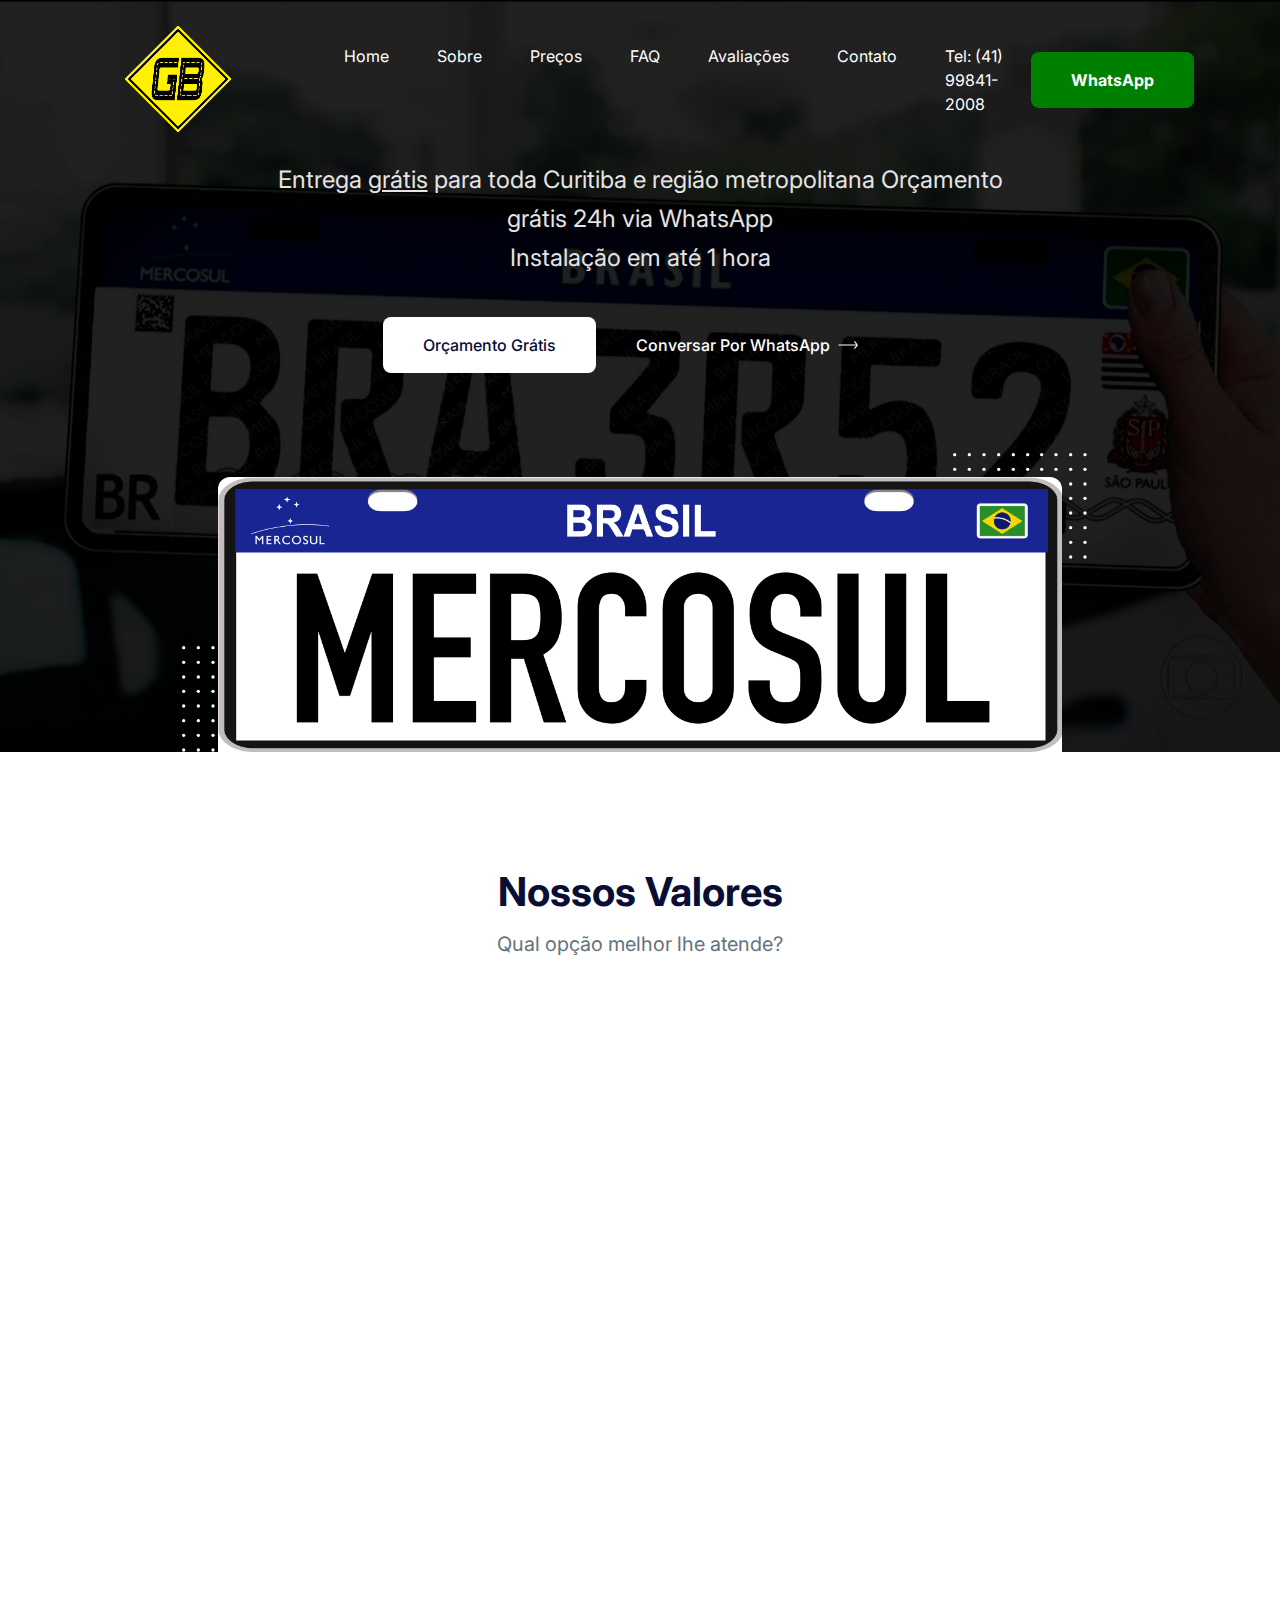
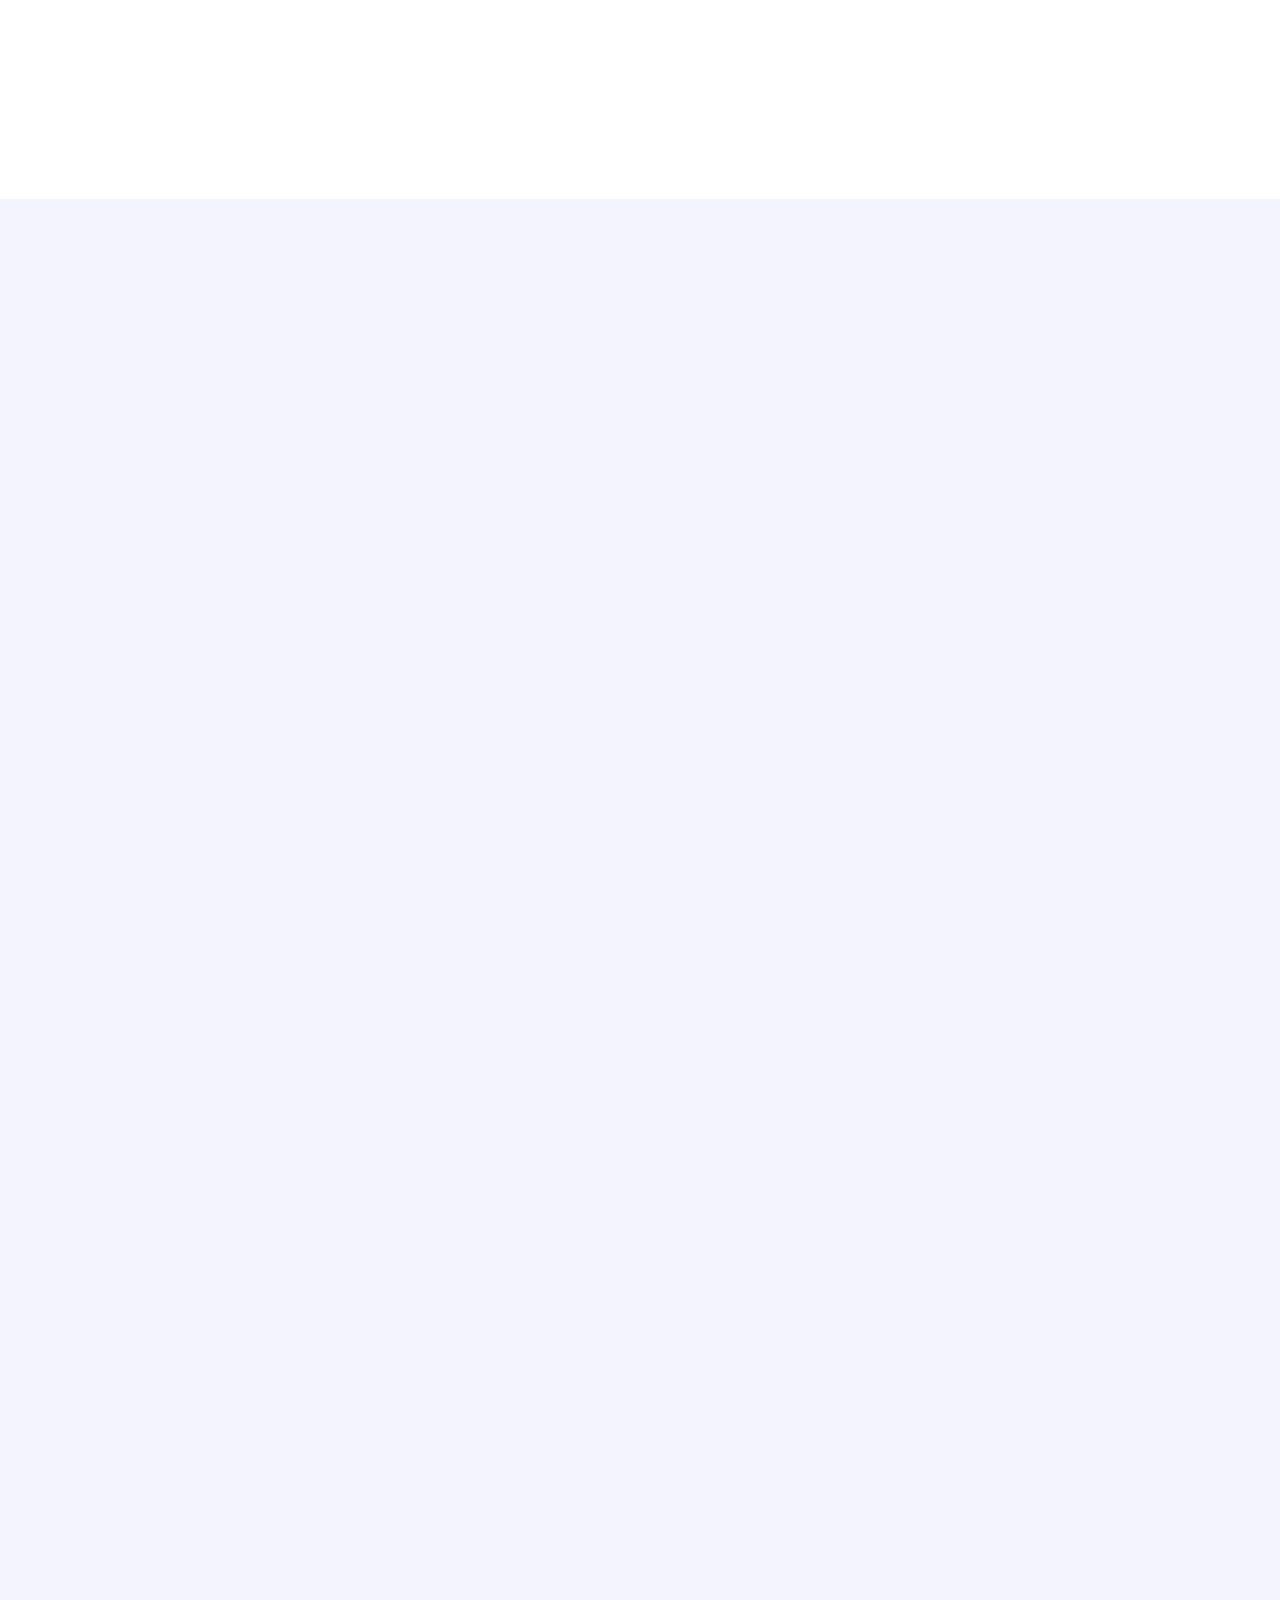
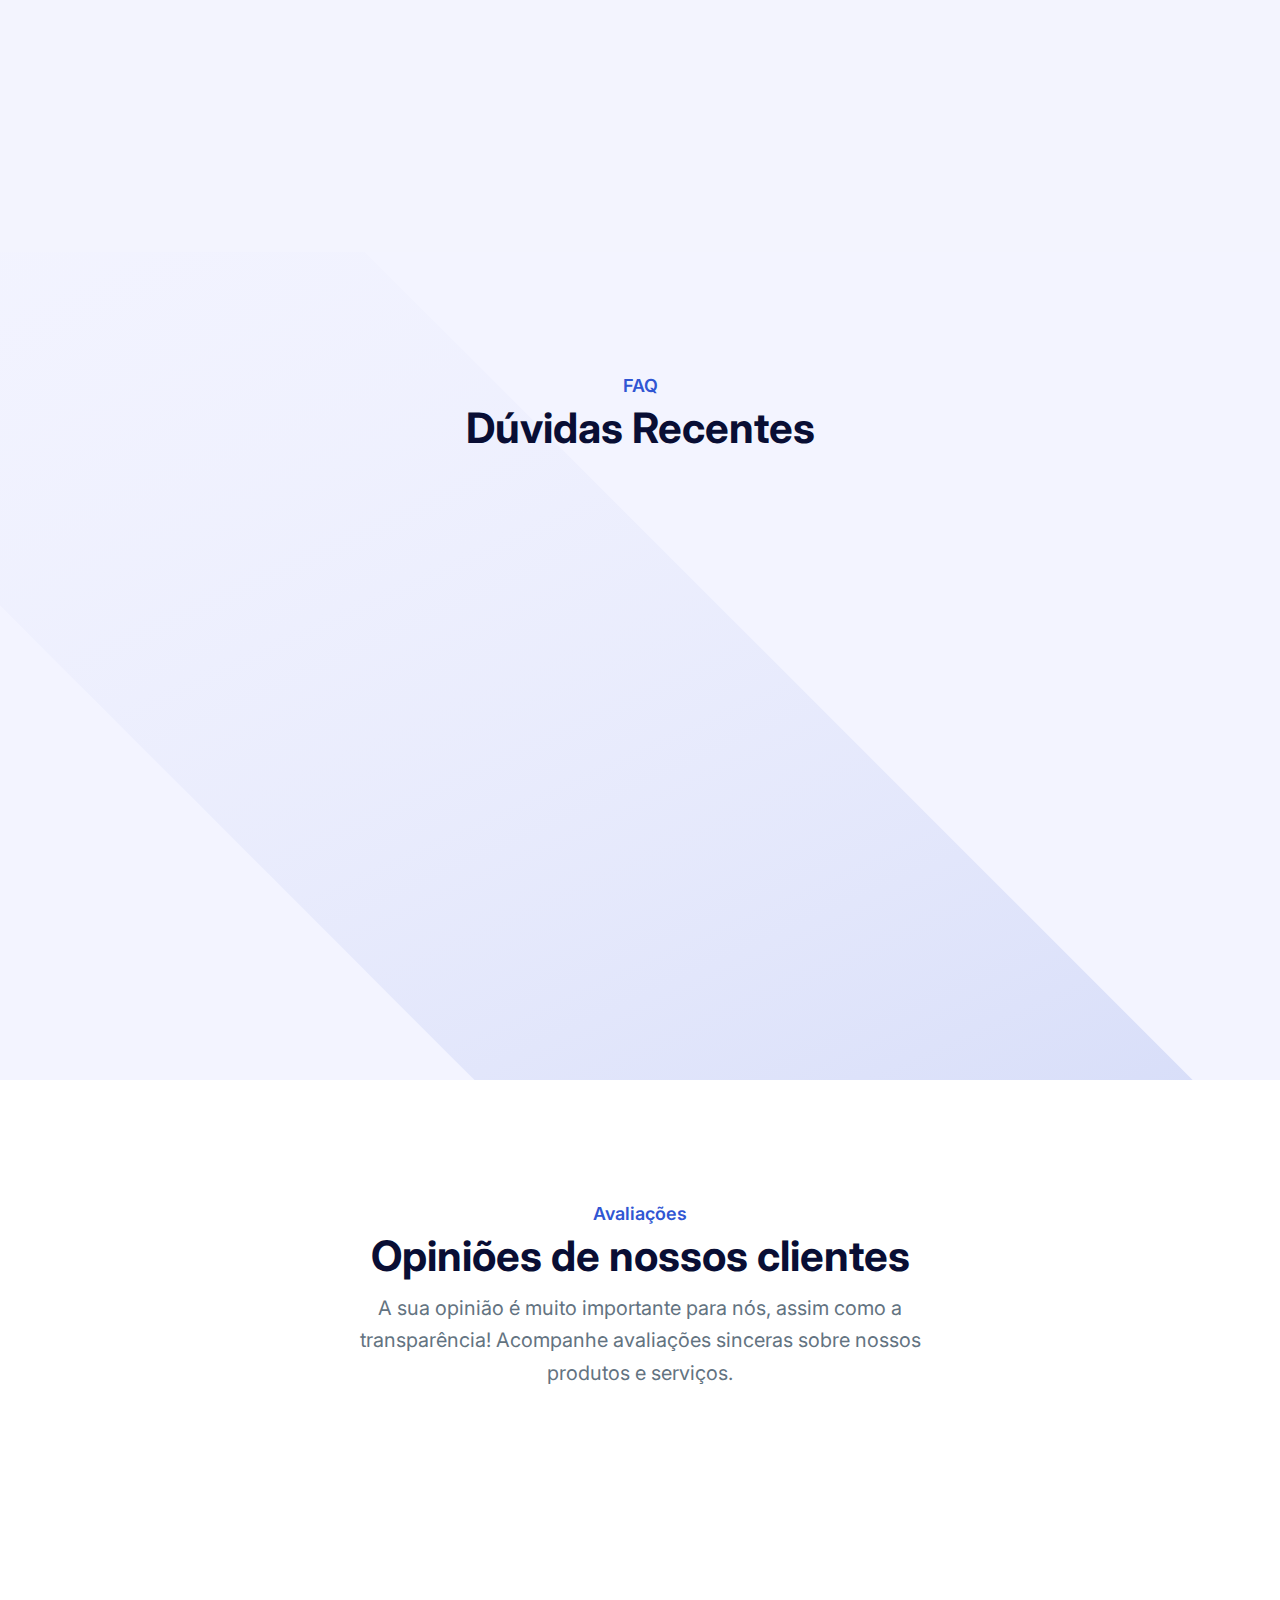
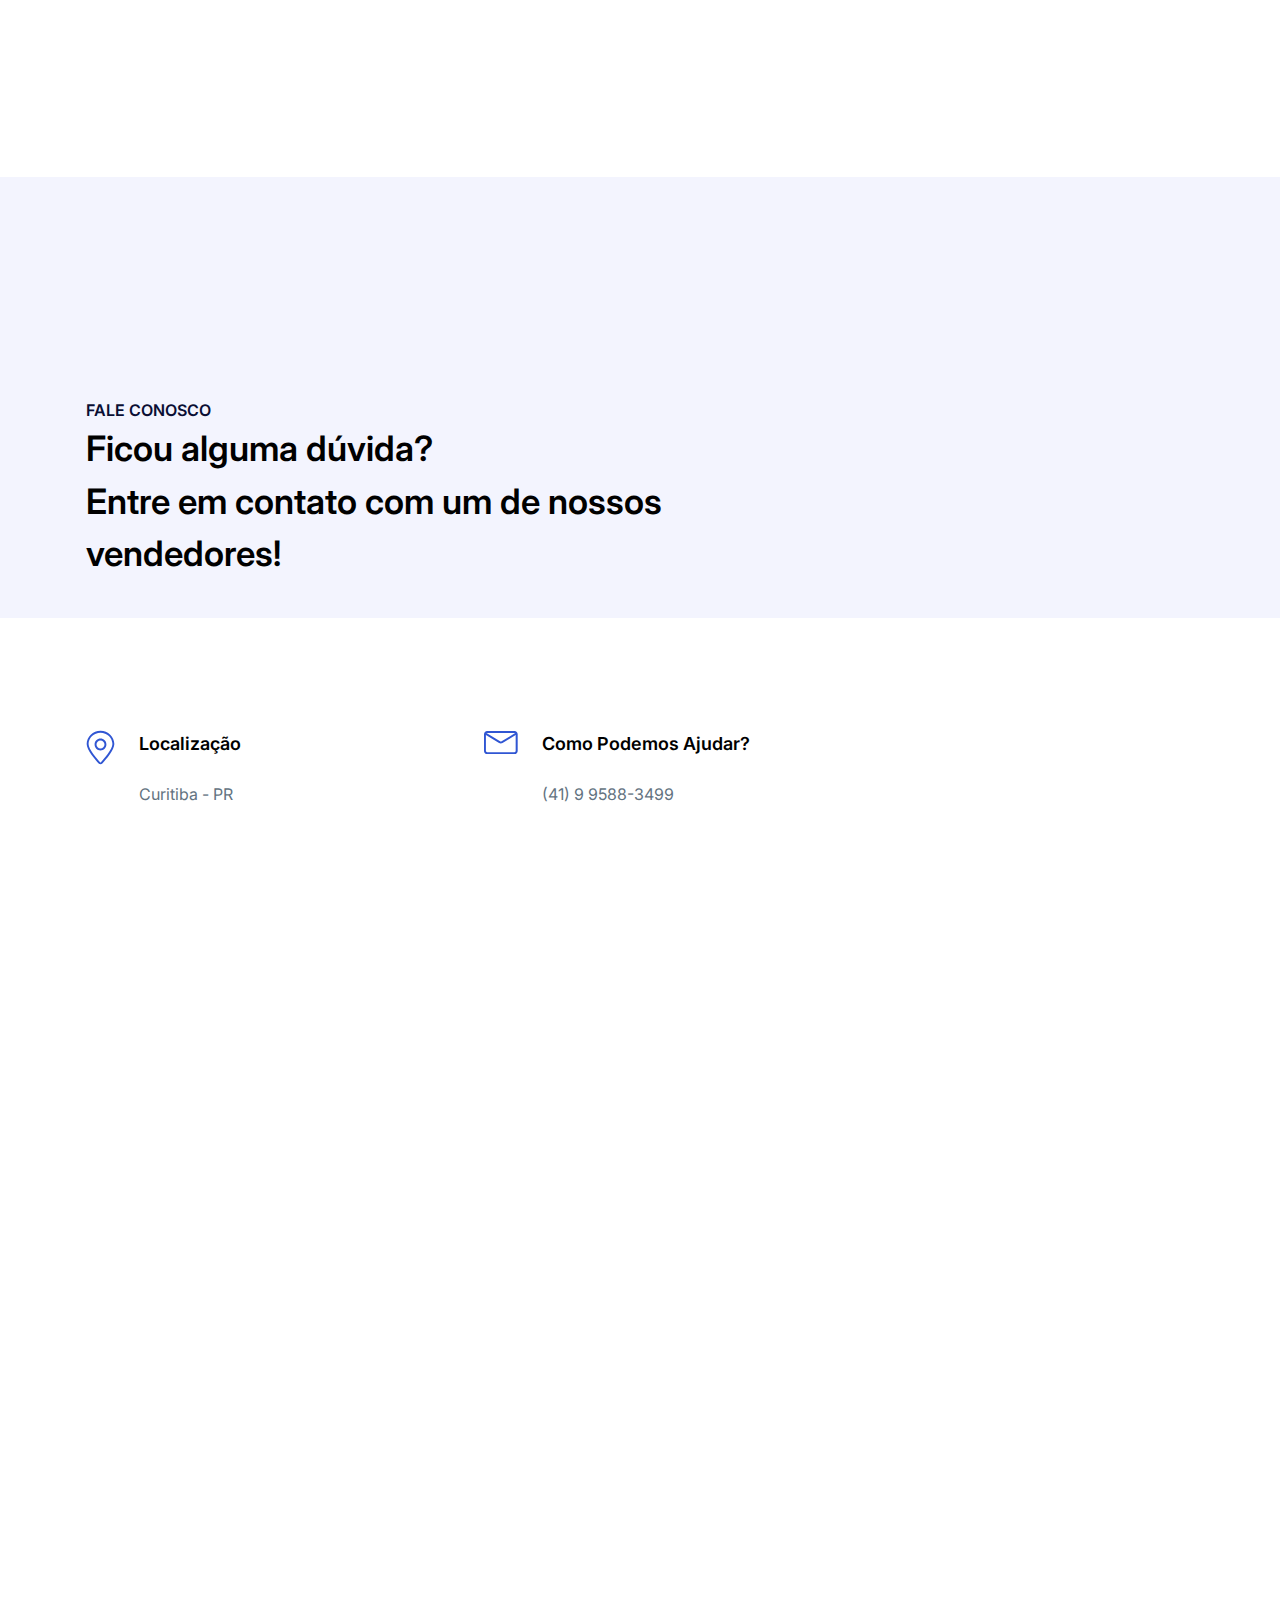
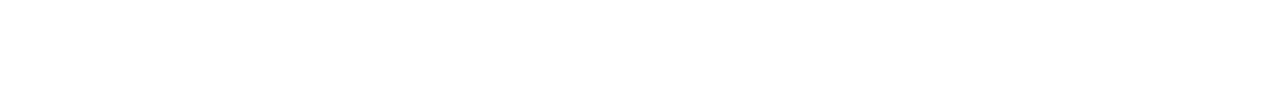
==== index.html @ 8950f944 "Update index.html" ====
<!DOCTYPE html>
<html lang="pt-br">
  <head>
    <meta charset="UTF-8" />
    <meta http-equiv="X-UA-Compatible" content="IE=edge" />
    <meta name="viewport" content="width=device-width, initial-scale=1.0" />
    <title>GB Placas | Emplacamentos</title>
    <link rel="shortcut icon" href="favicon.ico" type="image/x-icon">
    <link rel="stylesheet" href="assets/css/animate.css" />
    <link rel="stylesheet" href="assets/css/tailwind.css" />
    <script src="//ajax.googleapis.com/ajax/libs/jquery/1.10.2/jquery.min.js" type="text/javascript"></script>
    <script src="https://plentz.github.io/jquery-maskmoney/javascripts/ jquery.maskMoney.min.js" type="text/javascript"></script>

    <!-- ==== WOW JS ==== -->
    <script src="assets/js/wow.min.js"></script>
    <script>
      new WOW().init();
    </script>
  </head>
  <body>
     <!-- ====== Navbar Section Start -->
     <div
     class="
       ud-header
       bg-transparent
       absolute
       top-0
       left-0
       z-40
       w-full
       flex
       items-center
     "
   >
     <div class="container">
       <div class="flex -mx-4 items-center justify-between relative">
         <div class="px-4 w-60 max-w-full">
           <a href="index.html" class="navbar-logo w-full block py-5">
             <img
               src="assets/images/logo/logo-GB.png"
               alt="logo"
               class="w-30 header-logo ml-8"
             />
           </a>
         </div>
         <div class="flex px-4 justify-between items-center w-full">
           <div>
             <button
               id="navbarToggler"
               class="
                 block
                 absolute
                 right-4
                 top-1/2
                 -translate-y-1/2
                 lg:hidden
                 focus:ring-2
                 ring-primary
                 px-3
                 py-[6px]
                 rounded-lg
               "
             >
               <span
                 class="relative w-[30px] h-[2px] my-[6px] block bg-white"
               ></span>
               <span
                 class="relative w-[30px] h-[2px] my-[6px] block bg-white"
               ></span>
               <span
                 class="relative w-[30px] h-[2px] my-[6px] block bg-white"
               ></span>
             </button>
             <nav
               id="navbarCollapse"
               class="
                 absolute
                 py-5
                 lg:py-0 lg:px-4
                 xl:px-6
                 bg-white
                 lg:bg-transparent
                 shadow-lg
                 rounded-lg
                 max-w-[250px]
                 w-full
                 lg:max-w-full lg:w-full
                 right-4
                 top-full
                 hidden
                 lg:block lg:static lg:shadow-none
               "
             >
               <ul class="blcok lg:flex">
                 <li class="relative group">
                   <a
                     href="#home"
                     class="
                       ud-menu-scroll
                       text-base text-dark
                       lg:text-white
                       lg:group-hover:opacity-70
                       lg:group-hover:text-white
                       group-hover:text-primary
                       py-2
                       lg:py-6 lg:inline-flex lg:px-0
                       flex
                       mx-8
                       lg:mr-0
                     "
                   >
                     Home
                   </a>
                 </li>
                 <li class="relative group">
                   <a
                     href="#about"
                     class="
                       ud-menu-scroll
                       text-base text-dark
                       lg:text-white
                       lg:group-hover:opacity-70
                       lg:group-hover:text-white
                       group-hover:text-primary
                       py-2
                       lg:py-6 lg:inline-flex lg:px-0
                       flex
                       mx-8
                       lg:mr-0 lg:ml-7
                       xl:ml-12
                     "
                   >
                     Sobre
                   </a>
                 </li>
                 <li class="relative group">
                   <a
                     href="#pricing"
                     class="
                       ud-menu-scroll
                       text-base text-dark
                       lg:text-white
                       lg:group-hover:opacity-70
                       lg:group-hover:text-white
                       group-hover:text-primary
                       py-2
                       lg:py-6 lg:inline-flex lg:px-0
                       flex
                       mx-8
                       lg:mr-0 lg:ml-7
                       xl:ml-12
                     "
                   >
                     Preços
                   </a>
                 </li>
                 <li class="relative group">
                  <a
                    href="#faq"
                    class="
                      ud-menu-scroll
                      text-base text-dark
                      lg:text-white
                      lg:group-hover:opacity-70
                      lg:group-hover:text-white
                      group-hover:text-primary
                      py-2
                      lg:py-6 lg:inline-flex lg:px-0
                      flex
                      mx-8
                      lg:mr-0 lg:ml-7
                      xl:ml-12
                    "
                  >
                    FAQ
                  </a>
                </li>
                 <li class="relative group">
                   <a
                     href="#testimonial"
                     class="
                       ud-menu-scroll
                       text-base text-dark
                       lg:text-white
                       lg:group-hover:opacity-70
                       lg:group-hover:text-white
                       group-hover:text-primary
                       py-2
                       lg:py-6 lg:inline-flex lg:px-0
                       flex
                       mx-8
                       lg:mr-0 lg:ml-7
                       xl:ml-12
                     "
                   >
                     Avaliações
                   </a>
                 </li>
                 <li class="relative group">
                   <a
                     href="#contact"
                     class="
                       ud-menu-scroll
                       text-base text-dark
                       lg:text-white
                       lg:group-hover:opacity-70
                       lg:group-hover:text-white
                       group-hover:text-primary
                       py-2
                       lg:py-6 lg:inline-flex lg:px-0
                       flex
                       mx-8
                       lg:mr-0 lg:ml-7
                       xl:ml-12
                     "
                   >
                     Contato
                   </a>
                 </li>
                 <li class="relative group">
                   <a
                     href="#contact"
                     class="
                       ud-menu-scroll
                       text-base text-dark
                       lg:text-white
                       lg:group-hover:opacity-70
                       lg:group-hover:text-white
                       group-hover:text-primary
                       py-2
                       lg:py-6 lg:inline-flex lg:px-0
                       flex
                       mx-8
                       lg:mr-0 lg:ml-7
                       xl:ml-12
                     "
                   >
                     <h2>Tel: (41) 99841-2008</h2>
                   </a>
                 </li>
               </ul>
             </nav>
           </div>
           <div class="sm:flex justify-end hidden pr-16 lg:pr-0">
               <a
               href="https://api.whatsapp.com/send?phone=5541998412008&text=Ol%C3%A1!%20Preciso%20emplacar%20meu%20ve%C3%ADculo."
                 class= "
                 py-4
                 px-6
                 sm:px-10
                 inline-flex
                 items-center
                 justify-center
                 text-center text-base text-white
                 bg-green
                 hover:text-primary hover:shadow-lg
                 font-bold
                 rounded-lg
                 transition
                 duration-300
                 ease-in-out
               "
               >
                 WhatsApp
               </a>
           </div>
         </div>
       </div>
     </div>
   </div>
   <!-- ====== Navbar Section End -->

    <!-- ====== Hero Section Start -->
    <div
      id="home"
      class="relative pt-[120px] md:pt-[130px] lg:pt-[160px] bg-primary" 
      style="
      background-image: url('/assets/images/hero/segurando-placa.webp');
      background-size: cover;
      "
    >
      <div class="container">
        <div class="flex flex-wrap items-center -mx-4">
          <div class="w-full px-3">
            <div
              class="
                hero-content
                text-center
                max-w-[780px]
                mx-auto
                wow
                fadeInUp
              "
              data-wow-delay=".2s"
            >
              <h2
                class="
                  text-base
                  sm:text-2xl sm:leading-relaxed
                  md:text-2xl md:leading-relaxed
                  mx-auto
                  mb-10
                  text-[#e4e4e4]
                  max-w-[800px]
                "
              >
                Entrega <u>grátis</u> para toda Curitiba e região metropolitana
                Orçamento grátis 24h via WhatsApp <br>
                Instalação em até 1 hora <br>
              </h2>
              <ul class="flex flex-wrap items-center justify-center mb-10">
                <li>
                  <a
                  href="https://api.whatsapp.com/send?phone=5541998412008&text=Ol%C3%A1!%20Preciso%20de%20um%20or%C3%A7amento%20de%20placas%20mercosul."
                    class="
                      py-4
                      px-6
                      sm:px-10
                      inline-flex
                      items-center
                      justify-center
                      text-center text-dark text-base
                      bg-white
                      hover:text-primary hover:shadow-lg
                      font-medium
                      rounded-lg
                      transition
                      duration-300
                      ease-in-out
                    "
                  >
                    Orçamento Grátis
                  </a>
                </li>
                <li>
                  <a
                  href="https://api.whatsapp.com/send?phone=5541998412008&text=Ol%C3%A1!%20Preciso%20emplacar%20meu%20ve%C3%ADculo."
                    target="_blank"
                    class="
                      text-base
                      font-medium
                      text-white
                      py-4
                      px-6
                      sm:px-10
                      flex
                      items-center
                      hover:opacity-70
                      transition
                      duration-300
                      ease-in-out
                    "
                  >
                    Conversar Por WhatsApp
                    <span class="pl-2">
                      <svg
                        width="20"
                        height="8"
                        viewBox="0 0 20 8"
                        class="fill-current"
                      >
                        <path
                          d="M19.2188 2.90632L17.0625 0.343819C16.875 0.125069 16.5312 0.0938193 16.2812 0.281319C16.0625 0.468819 16.0312 0.812569 16.2188 1.06257L18.25 3.46882H0.9375C0.625 3.46882 0.375 3.71882 0.375 4.03132C0.375 4.34382 0.625 4.59382 0.9375 4.59382H18.25L16.2188 7.00007C16.0312 7.21882 16.0625 7.56257 16.2812 7.78132C16.375 7.87507 16.5 7.90632 16.625 7.90632C16.7812 7.90632 16.9375 7.84382 17.0312 7.71882L19.1875 5.15632C19.75 4.46882 19.75 3.53132 19.2188 2.90632Z"
                        />
                      </svg>
                    </span>
                  </a>
                </li>
              </ul>
            </div>
          </div>

          <div class="w-full px-4">
            <div
              class="mx-auto max-w-[845px] relative z-10 wow fadeInUp"
              data-wow-delay=".25s"
            >
              <div class="mt-16">
                <img
                  src="assets/images/logo/placa.avif"
                  alt="Placa Mercosul"
                  class="max-w-full mx-auto rounded-t-xl rounded-tr-xl"
                />
              </div>
              <div class="absolute z-[-1] bottom-0 -left-9">
                <svg
                  width="134"
                  height="106"
                  viewBox="0 0 134 106"
                  fill="none"
                  xmlns="http://www.w3.org/2000/svg"
                >
                  <circle
                    cx="1.66667"
                    cy="104"
                    r="1.66667"
                    transform="rotate(-90 1.66667 104)"
                    fill="white"
                  />
                  <circle
                    cx="16.3333"
                    cy="104"
                    r="1.66667"
                    transform="rotate(-90 16.3333 104)"
                    fill="white"
                  />
                  <circle
                    cx="31"
                    cy="104"
                    r="1.66667"
                    transform="rotate(-90 31 104)"
                    fill="white"
                  />
                  <circle
                    cx="45.6667"
                    cy="104"
                    r="1.66667"
                    transform="rotate(-90 45.6667 104)"
                    fill="white"
                  />
                  <circle
                    cx="60.3333"
                    cy="104"
                    r="1.66667"
                    transform="rotate(-90 60.3333 104)"
                    fill="white"
                  />
                  <circle
                    cx="88.6667"
                    cy="104"
                    r="1.66667"
                    transform="rotate(-90 88.6667 104)"
                    fill="white"
                  />
                  <circle
                    cx="117.667"
                    cy="104"
                    r="1.66667"
                    transform="rotate(-90 117.667 104)"
                    fill="white"
                  />
                  <circle
                    cx="74.6667"
                    cy="104"
                    r="1.66667"
                    transform="rotate(-90 74.6667 104)"
                    fill="white"
                  />
                  <circle
                    cx="103"
                    cy="104"
                    r="1.66667"
                    transform="rotate(-90 103 104)"
                    fill="white"
                  />
                  <circle
                    cx="132"
                    cy="104"
                    r="1.66667"
                    transform="rotate(-90 132 104)"
                    fill="white"
                  />
                  <circle
                    cx="1.66667"
                    cy="89.3333"
                    r="1.66667"
                    transform="rotate(-90 1.66667 89.3333)"
                    fill="white"
                  />
                  <circle
                    cx="16.3333"
                    cy="89.3333"
                    r="1.66667"
                    transform="rotate(-90 16.3333 89.3333)"
                    fill="white"
                  />
                  <circle
                    cx="31"
                    cy="89.3333"
                    r="1.66667"
                    transform="rotate(-90 31 89.3333)"
                    fill="white"
                  />
                  <circle
                    cx="45.6667"
                    cy="89.3333"
                    r="1.66667"
                    transform="rotate(-90 45.6667 89.3333)"
                    fill="white"
                  />
                  <circle
                    cx="60.3333"
                    cy="89.3338"
                    r="1.66667"
                    transform="rotate(-90 60.3333 89.3338)"
                    fill="white"
                  />
                  <circle
                    cx="88.6667"
                    cy="89.3338"
                    r="1.66667"
                    transform="rotate(-90 88.6667 89.3338)"
                    fill="white"
                  />
                  <circle
                    cx="117.667"
                    cy="89.3338"
                    r="1.66667"
                    transform="rotate(-90 117.667 89.3338)"
                    fill="white"
                  />
                  <circle
                    cx="74.6667"
                    cy="89.3338"
                    r="1.66667"
                    transform="rotate(-90 74.6667 89.3338)"
                    fill="white"
                  />
                  <circle
                    cx="103"
                    cy="89.3338"
                    r="1.66667"
                    transform="rotate(-90 103 89.3338)"
                    fill="white"
                  />
                  <circle
                    cx="132"
                    cy="89.3338"
                    r="1.66667"
                    transform="rotate(-90 132 89.3338)"
                    fill="white"
                  />
                  <circle
                    cx="1.66667"
                    cy="74.6673"
                    r="1.66667"
                    transform="rotate(-90 1.66667 74.6673)"
                    fill="white"
                  />
                  <circle
                    cx="1.66667"
                    cy="31.0003"
                    r="1.66667"
                    transform="rotate(-90 1.66667 31.0003)"
                    fill="white"
                  />
                  <circle
                    cx="16.3333"
                    cy="74.6668"
                    r="1.66667"
                    transform="rotate(-90 16.3333 74.6668)"
                    fill="white"
                  />
                  <circle
                    cx="16.3333"
                    cy="31.0003"
                    r="1.66667"
                    transform="rotate(-90 16.3333 31.0003)"
                    fill="white"
                  />
                  <circle
                    cx="31"
                    cy="74.6668"
                    r="1.66667"
                    transform="rotate(-90 31 74.6668)"
                    fill="white"
                  />
                  <circle
                    cx="31"
                    cy="31.0003"
                    r="1.66667"
                    transform="rotate(-90 31 31.0003)"
                    fill="white"
                  />
                  <circle
                    cx="45.6667"
                    cy="74.6668"
                    r="1.66667"
                    transform="rotate(-90 45.6667 74.6668)"
                    fill="white"
                  />
                  <circle
                    cx="45.6667"
                    cy="31.0003"
                    r="1.66667"
                    transform="rotate(-90 45.6667 31.0003)"
                    fill="white"
                  />
                  <circle
                    cx="60.3333"
                    cy="74.6668"
                    r="1.66667"
                    transform="rotate(-90 60.3333 74.6668)"
                    fill="white"
                  />
                  <circle
                    cx="60.3333"
                    cy="31.0001"
                    r="1.66667"
                    transform="rotate(-90 60.3333 31.0001)"
                    fill="white"
                  />
                  <circle
                    cx="88.6667"
                    cy="74.6668"
                    r="1.66667"
                    transform="rotate(-90 88.6667 74.6668)"
                    fill="white"
                  />
                  <circle
                    cx="88.6667"
                    cy="31.0001"
                    r="1.66667"
                    transform="rotate(-90 88.6667 31.0001)"
                    fill="white"
                  />
                  <circle
                    cx="117.667"
                    cy="74.6668"
                    r="1.66667"
                    transform="rotate(-90 117.667 74.6668)"
                    fill="white"
                  />
                  <circle
                    cx="117.667"
                    cy="31.0001"
                    r="1.66667"
                    transform="rotate(-90 117.667 31.0001)"
                    fill="white"
                  />
                  <circle
                    cx="74.6667"
                    cy="74.6668"
                    r="1.66667"
                    transform="rotate(-90 74.6667 74.6668)"
                    fill="white"
                  />
                  <circle
                    cx="74.6667"
                    cy="31.0001"
                    r="1.66667"
                    transform="rotate(-90 74.6667 31.0001)"
                    fill="white"
                  />
                  <circle
                    cx="103"
                    cy="74.6668"
                    r="1.66667"
                    transform="rotate(-90 103 74.6668)"
                    fill="white"
                  />
                  <circle
                    cx="103"
                    cy="31.0001"
                    r="1.66667"
                    transform="rotate(-90 103 31.0001)"
                    fill="white"
                  />
                  <circle
                    cx="132"
                    cy="74.6668"
                    r="1.66667"
                    transform="rotate(-90 132 74.6668)"
                    fill="white"
                  />
                  <circle
                    cx="132"
                    cy="31.0001"
                    r="1.66667"
                    transform="rotate(-90 132 31.0001)"
                    fill="white"
                  />
                  <circle
                    cx="1.66667"
                    cy="60.0003"
                    r="1.66667"
                    transform="rotate(-90 1.66667 60.0003)"
                    fill="white"
                  />
                  <circle
                    cx="1.66667"
                    cy="16.3336"
                    r="1.66667"
                    transform="rotate(-90 1.66667 16.3336)"
                    fill="white"
                  />
                  <circle
                    cx="16.3333"
                    cy="60.0003"
                    r="1.66667"
                    transform="rotate(-90 16.3333 60.0003)"
                    fill="white"
                  />
                  <circle
                    cx="16.3333"
                    cy="16.3336"
                    r="1.66667"
                    transform="rotate(-90 16.3333 16.3336)"
                    fill="white"
                  />
                  <circle
                    cx="31"
                    cy="60.0003"
                    r="1.66667"
                    transform="rotate(-90 31 60.0003)"
                    fill="white"
                  />
                  <circle
                    cx="31"
                    cy="16.3336"
                    r="1.66667"
                    transform="rotate(-90 31 16.3336)"
                    fill="white"
                  />
                  <circle
                    cx="45.6667"
                    cy="60.0003"
                    r="1.66667"
                    transform="rotate(-90 45.6667 60.0003)"
                    fill="white"
                  />
                  <circle
                    cx="45.6667"
                    cy="16.3336"
                    r="1.66667"
                    transform="rotate(-90 45.6667 16.3336)"
                    fill="white"
                  />
                  <circle
                    cx="60.3333"
                    cy="60.0003"
                    r="1.66667"
                    transform="rotate(-90 60.3333 60.0003)"
                    fill="white"
                  />
                  <circle
                    cx="60.3333"
                    cy="16.3336"
                    r="1.66667"
                    transform="rotate(-90 60.3333 16.3336)"
                    fill="white"
                  />
                  <circle
                    cx="88.6667"
                    cy="60.0003"
                    r="1.66667"
                    transform="rotate(-90 88.6667 60.0003)"
                    fill="white"
                  />
                  <circle
                    cx="88.6667"
                    cy="16.3336"
                    r="1.66667"
                    transform="rotate(-90 88.6667 16.3336)"
                    fill="white"
                  />
                  <circle
                    cx="117.667"
                    cy="60.0003"
                    r="1.66667"
                    transform="rotate(-90 117.667 60.0003)"
                    fill="white"
                  />
                  <circle
                    cx="117.667"
                    cy="16.3336"
                    r="1.66667"
                    transform="rotate(-90 117.667 16.3336)"
                    fill="white"
                  />
                  <circle
                    cx="74.6667"
                    cy="60.0003"
                    r="1.66667"
                    transform="rotate(-90 74.6667 60.0003)"
                    fill="white"
                  />
                  <circle
                    cx="74.6667"
                    cy="16.3336"
                    r="1.66667"
                    transform="rotate(-90 74.6667 16.3336)"
                    fill="white"
                  />
                  <circle
                    cx="103"
                    cy="60.0003"
                    r="1.66667"
                    transform="rotate(-90 103 60.0003)"
                    fill="white"
                  />
                  <circle
                    cx="103"
                    cy="16.3336"
                    r="1.66667"
                    transform="rotate(-90 103 16.3336)"
                    fill="white"
                  />
                  <circle
                    cx="132"
                    cy="60.0003"
                    r="1.66667"
                    transform="rotate(-90 132 60.0003)"
                    fill="white"
                  />
                  <circle
                    cx="132"
                    cy="16.3336"
                    r="1.66667"
                    transform="rotate(-90 132 16.3336)"
                    fill="white"
                  />
                  <circle
                    cx="1.66667"
                    cy="45.3336"
                    r="1.66667"
                    transform="rotate(-90 1.66667 45.3336)"
                    fill="white"
                  />
                  <circle
                    cx="1.66667"
                    cy="1.66683"
                    r="1.66667"
                    transform="rotate(-90 1.66667 1.66683)"
                    fill="white"
                  />
                  <circle
                    cx="16.3333"
                    cy="45.3336"
                    r="1.66667"
                    transform="rotate(-90 16.3333 45.3336)"
                    fill="white"
                  />
                  <circle
                    cx="16.3333"
                    cy="1.66683"
                    r="1.66667"
                    transform="rotate(-90 16.3333 1.66683)"
                    fill="white"
                  />
                  <circle
                    cx="31"
                    cy="45.3336"
                    r="1.66667"
                    transform="rotate(-90 31 45.3336)"
                    fill="white"
                  />
                  <circle
                    cx="31"
                    cy="1.66683"
                    r="1.66667"
                    transform="rotate(-90 31 1.66683)"
                    fill="white"
                  />
                  <circle
                    cx="45.6667"
                    cy="45.3336"
                    r="1.66667"
                    transform="rotate(-90 45.6667 45.3336)"
                    fill="white"
                  />
                  <circle
                    cx="45.6667"
                    cy="1.66683"
                    r="1.66667"
                    transform="rotate(-90 45.6667 1.66683)"
                    fill="white"
                  />
                  <circle
                    cx="60.3333"
                    cy="45.3338"
                    r="1.66667"
                    transform="rotate(-90 60.3333 45.3338)"
                    fill="white"
                  />
                  <circle
                    cx="60.3333"
                    cy="1.66707"
                    r="1.66667"
                    transform="rotate(-90 60.3333 1.66707)"
                    fill="white"
                  />
                  <circle
                    cx="88.6667"
                    cy="45.3338"
                    r="1.66667"
                    transform="rotate(-90 88.6667 45.3338)"
                    fill="white"
                  />
                  <circle
                    cx="88.6667"
                    cy="1.66707"
                    r="1.66667"
                    transform="rotate(-90 88.6667 1.66707)"
                    fill="white"
                  />
                  <circle
                    cx="117.667"
                    cy="45.3338"
                    r="1.66667"
                    transform="rotate(-90 117.667 45.3338)"
                    fill="white"
                  />
                  <circle
                    cx="117.667"
                    cy="1.66707"
                    r="1.66667"
                    transform="rotate(-90 117.667 1.66707)"
                    fill="white"
                  />
                  <circle
                    cx="74.6667"
                    cy="45.3338"
                    r="1.66667"
                    transform="rotate(-90 74.6667 45.3338)"
                    fill="white"
                  />
                  <circle
                    cx="74.6667"
                    cy="1.66707"
                    r="1.66667"
                    transform="rotate(-90 74.6667 1.66707)"
                    fill="white"
                  />
                  <circle
                    cx="103"
                    cy="45.3338"
                    r="1.66667"
                    transform="rotate(-90 103 45.3338)"
                    fill="white"
                  />
                  <circle
                    cx="103"
                    cy="1.66707"
                    r="1.66667"
                    transform="rotate(-90 103 1.66707)"
                    fill="white"
                  />
                  <circle
                    cx="132"
                    cy="45.3338"
                    r="1.66667"
                    transform="rotate(-90 132 45.3338)"
                    fill="white"
                  />
                  <circle
                    cx="132"
                    cy="1.66707"
                    r="1.66667"
                    transform="rotate(-90 132 1.66707)"
                    fill="white"
                  />
                </svg>
              </div>
              <div class="absolute z-[-1] -top-6 -right-6">
                <svg
                  width="134"
                  height="106"
                  viewBox="0 0 134 106"
                  fill="none"
                  xmlns="http://www.w3.org/2000/svg"
                >
                  <circle
                    cx="1.66667"
                    cy="104"
                    r="1.66667"
                    transform="rotate(-90 1.66667 104)"
                    fill="white"
                  />
                  <circle
                    cx="16.3333"
                    cy="104"
                    r="1.66667"
                    transform="rotate(-90 16.3333 104)"
                    fill="white"
                  />
                  <circle
                    cx="31"
                    cy="104"
                    r="1.66667"
                    transform="rotate(-90 31 104)"
                    fill="white"
                  />
                  <circle
                    cx="45.6667"
                    cy="104"
                    r="1.66667"
                    transform="rotate(-90 45.6667 104)"
                    fill="white"
                  />
                  <circle
                    cx="60.3333"
                    cy="104"
                    r="1.66667"
                    transform="rotate(-90 60.3333 104)"
                    fill="white"
                  />
                  <circle
                    cx="88.6667"
                    cy="104"
                    r="1.66667"
                    transform="rotate(-90 88.6667 104)"
                    fill="white"
                  />
                  <circle
                    cx="117.667"
                    cy="104"
                    r="1.66667"
                    transform="rotate(-90 117.667 104)"
                    fill="white"
                  />
                  <circle
                    cx="74.6667"
                    cy="104"
                    r="1.66667"
                    transform="rotate(-90 74.6667 104)"
                    fill="white"
                  />
                  <circle
                    cx="103"
                    cy="104"
                    r="1.66667"
                    transform="rotate(-90 103 104)"
                    fill="white"
                  />
                  <circle
                    cx="132"
                    cy="104"
                    r="1.66667"
                    transform="rotate(-90 132 104)"
                    fill="white"
                  />
                  <circle
                    cx="1.66667"
                    cy="89.3333"
                    r="1.66667"
                    transform="rotate(-90 1.66667 89.3333)"
                    fill="white"
                  />
                  <circle
                    cx="16.3333"
                    cy="89.3333"
                    r="1.66667"
                    transform="rotate(-90 16.3333 89.3333)"
                    fill="white"
                  />
                  <circle
                    cx="31"
                    cy="89.3333"
                    r="1.66667"
                    transform="rotate(-90 31 89.3333)"
                    fill="white"
                  />
                  <circle
                    cx="45.6667"
                    cy="89.3333"
                    r="1.66667"
                    transform="rotate(-90 45.6667 89.3333)"
                    fill="white"
                  />
                  <circle
                    cx="60.3333"
                    cy="89.3338"
                    r="1.66667"
                    transform="rotate(-90 60.3333 89.3338)"
                    fill="white"
                  />
                  <circle
                    cx="88.6667"
                    cy="89.3338"
                    r="1.66667"
                    transform="rotate(-90 88.6667 89.3338)"
                    fill="white"
                  />
                  <circle
                    cx="117.667"
                    cy="89.3338"
                    r="1.66667"
                    transform="rotate(-90 117.667 89.3338)"
                    fill="white"
                  />
                  <circle
                    cx="74.6667"
                    cy="89.3338"
                    r="1.66667"
                    transform="rotate(-90 74.6667 89.3338)"
                    fill="white"
                  />
                  <circle
                    cx="103"
                    cy="89.3338"
                    r="1.66667"
                    transform="rotate(-90 103 89.3338)"
                    fill="white"
                  />
                  <circle
                    cx="132"
                    cy="89.3338"
                    r="1.66667"
                    transform="rotate(-90 132 89.3338)"
                    fill="white"
                  />
                  <circle
                    cx="1.66667"
                    cy="74.6673"
                    r="1.66667"
                    transform="rotate(-90 1.66667 74.6673)"
                    fill="white"
                  />
                  <circle
                    cx="1.66667"
                    cy="31.0003"
                    r="1.66667"
                    transform="rotate(-90 1.66667 31.0003)"
                    fill="white"
                  />
                  <circle
                    cx="16.3333"
                    cy="74.6668"
                    r="1.66667"
                    transform="rotate(-90 16.3333 74.6668)"
                    fill="white"
                  />
                  <circle
                    cx="16.3333"
                    cy="31.0003"
                    r="1.66667"
                    transform="rotate(-90 16.3333 31.0003)"
                    fill="white"
                  />
                  <circle
                    cx="31"
                    cy="74.6668"
                    r="1.66667"
                    transform="rotate(-90 31 74.6668)"
                    fill="white"
                  />
                  <circle
                    cx="31"
                    cy="31.0003"
                    r="1.66667"
                    transform="rotate(-90 31 31.0003)"
                    fill="white"
                  />
                  <circle
                    cx="45.6667"
                    cy="74.6668"
                    r="1.66667"
                    transform="rotate(-90 45.6667 74.6668)"
                    fill="white"
                  />
                  <circle
                    cx="45.6667"
                    cy="31.0003"
                    r="1.66667"
                    transform="rotate(-90 45.6667 31.0003)"
                    fill="white"
                  />
                  <circle
                    cx="60.3333"
                    cy="74.6668"
                    r="1.66667"
                    transform="rotate(-90 60.3333 74.6668)"
                    fill="white"
                  />
                  <circle
                    cx="60.3333"
                    cy="31.0001"
                    r="1.66667"
                    transform="rotate(-90 60.3333 31.0001)"
                    fill="white"
                  />
                  <circle
                    cx="88.6667"
                    cy="74.6668"
                    r="1.66667"
                    transform="rotate(-90 88.6667 74.6668)"
                    fill="white"
                  />
                  <circle
                    cx="88.6667"
                    cy="31.0001"
                    r="1.66667"
                    transform="rotate(-90 88.6667 31.0001)"
                    fill="white"
                  />
                  <circle
                    cx="117.667"
                    cy="74.6668"
                    r="1.66667"
                    transform="rotate(-90 117.667 74.6668)"
                    fill="white"
                  />
                  <circle
                    cx="117.667"
                    cy="31.0001"
                    r="1.66667"
                    transform="rotate(-90 117.667 31.0001)"
                    fill="white"
                  />
                  <circle
                    cx="74.6667"
                    cy="74.6668"
                    r="1.66667"
                    transform="rotate(-90 74.6667 74.6668)"
                    fill="white"
                  />
                  <circle
                    cx="74.6667"
                    cy="31.0001"
                    r="1.66667"
                    transform="rotate(-90 74.6667 31.0001)"
                    fill="white"
                  />
                  <circle
                    cx="103"
                    cy="74.6668"
                    r="1.66667"
                    transform="rotate(-90 103 74.6668)"
                    fill="white"
                  />
                  <circle
                    cx="103"
                    cy="31.0001"
                    r="1.66667"
                    transform="rotate(-90 103 31.0001)"
                    fill="white"
                  />
                  <circle
                    cx="132"
                    cy="74.6668"
                    r="1.66667"
                    transform="rotate(-90 132 74.6668)"
                    fill="white"
                  />
                  <circle
                    cx="132"
                    cy="31.0001"
                    r="1.66667"
                    transform="rotate(-90 132 31.0001)"
                    fill="white"
                  />
                  <circle
                    cx="1.66667"
                    cy="60.0003"
                    r="1.66667"
                    transform="rotate(-90 1.66667 60.0003)"
                    fill="white"
                  />
                  <circle
                    cx="1.66667"
                    cy="16.3336"
                    r="1.66667"
                    transform="rotate(-90 1.66667 16.3336)"
                    fill="white"
                  />
                  <circle
                    cx="16.3333"
                    cy="60.0003"
                    r="1.66667"
                    transform="rotate(-90 16.3333 60.0003)"
                    fill="white"
                  />
                  <circle
                    cx="16.3333"
                    cy="16.3336"
                    r="1.66667"
                    transform="rotate(-90 16.3333 16.3336)"
                    fill="white"
                  />
                  <circle
                    cx="31"
                    cy="60.0003"
                    r="1.66667"
                    transform="rotate(-90 31 60.0003)"
                    fill="white"
                  />
                  <circle
                    cx="31"
                    cy="16.3336"
                    r="1.66667"
                    transform="rotate(-90 31 16.3336)"
                    fill="white"
                  />
                  <circle
                    cx="45.6667"
                    cy="60.0003"
                    r="1.66667"
                    transform="rotate(-90 45.6667 60.0003)"
                    fill="white"
                  />
                  <circle
                    cx="45.6667"
                    cy="16.3336"
                    r="1.66667"
                    transform="rotate(-90 45.6667 16.3336)"
                    fill="white"
                  />
                  <circle
                    cx="60.3333"
                    cy="60.0003"
                    r="1.66667"
                    transform="rotate(-90 60.3333 60.0003)"
                    fill="white"
                  />
                  <circle
                    cx="60.3333"
                    cy="16.3336"
                    r="1.66667"
                    transform="rotate(-90 60.3333 16.3336)"
                    fill="white"
                  />
                  <circle
                    cx="88.6667"
                    cy="60.0003"
                    r="1.66667"
                    transform="rotate(-90 88.6667 60.0003)"
                    fill="white"
                  />
                  <circle
                    cx="88.6667"
                    cy="16.3336"
                    r="1.66667"
                    transform="rotate(-90 88.6667 16.3336)"
                    fill="white"
                  />
                  <circle
                    cx="117.667"
                    cy="60.0003"
                    r="1.66667"
                    transform="rotate(-90 117.667 60.0003)"
                    fill="white"
                  />
                  <circle
                    cx="117.667"
                    cy="16.3336"
                    r="1.66667"
                    transform="rotate(-90 117.667 16.3336)"
                    fill="white"
                  />
                  <circle
                    cx="74.6667"
                    cy="60.0003"
                    r="1.66667"
                    transform="rotate(-90 74.6667 60.0003)"
                    fill="white"
                  />
                  <circle
                    cx="74.6667"
                    cy="16.3336"
                    r="1.66667"
                    transform="rotate(-90 74.6667 16.3336)"
                    fill="white"
                  />
                  <circle
                    cx="103"
                    cy="60.0003"
                    r="1.66667"
                    transform="rotate(-90 103 60.0003)"
                    fill="white"
                  />
                  <circle
                    cx="103"
                    cy="16.3336"
                    r="1.66667"
                    transform="rotate(-90 103 16.3336)"
                    fill="white"
                  />
                  <circle
                    cx="132"
                    cy="60.0003"
                    r="1.66667"
                    transform="rotate(-90 132 60.0003)"
                    fill="white"
                  />
                  <circle
                    cx="132"
                    cy="16.3336"
                    r="1.66667"
                    transform="rotate(-90 132 16.3336)"
                    fill="white"
                  />
                  <circle
                    cx="1.66667"
                    cy="45.3336"
                    r="1.66667"
                    transform="rotate(-90 1.66667 45.3336)"
                    fill="white"
                  />
                  <circle
                    cx="1.66667"
                    cy="1.66683"
                    r="1.66667"
                    transform="rotate(-90 1.66667 1.66683)"
                    fill="white"
                  />
                  <circle
                    cx="16.3333"
                    cy="45.3336"
                    r="1.66667"
                    transform="rotate(-90 16.3333 45.3336)"
                    fill="white"
                  />
                  <circle
                    cx="16.3333"
                    cy="1.66683"
                    r="1.66667"
                    transform="rotate(-90 16.3333 1.66683)"
                    fill="white"
                  />
                  <circle
                    cx="31"
                    cy="45.3336"
                    r="1.66667"
                    transform="rotate(-90 31 45.3336)"
                    fill="white"
                  />
                  <circle
                    cx="31"
                    cy="1.66683"
                    r="1.66667"
                    transform="rotate(-90 31 1.66683)"
                    fill="white"
                  />
                  <circle
                    cx="45.6667"
                    cy="45.3336"
                    r="1.66667"
                    transform="rotate(-90 45.6667 45.3336)"
                    fill="white"
                  />
                  <circle
                    cx="45.6667"
                    cy="1.66683"
                    r="1.66667"
                    transform="rotate(-90 45.6667 1.66683)"
                    fill="white"
                  />
                  <circle
                    cx="60.3333"
                    cy="45.3338"
                    r="1.66667"
                    transform="rotate(-90 60.3333 45.3338)"
                    fill="white"
                  />
                  <circle
                    cx="60.3333"
                    cy="1.66707"
                    r="1.66667"
                    transform="rotate(-90 60.3333 1.66707)"
                    fill="white"
                  />
                  <circle
                    cx="88.6667"
                    cy="45.3338"
                    r="1.66667"
                    transform="rotate(-90 88.6667 45.3338)"
                    fill="white"
                  />
                  <circle
                    cx="88.6667"
                    cy="1.66707"
                    r="1.66667"
                    transform="rotate(-90 88.6667 1.66707)"
                    fill="white"
                  />
                  <circle
                    cx="117.667"
                    cy="45.3338"
                    r="1.66667"
                    transform="rotate(-90 117.667 45.3338)"
                    fill="white"
                  />
                  <circle
                    cx="117.667"
                    cy="1.66707"
                    r="1.66667"
                    transform="rotate(-90 117.667 1.66707)"
                    fill="white"
                  />
                  <circle
                    cx="74.6667"
                    cy="45.3338"
                    r="1.66667"
                    transform="rotate(-90 74.6667 45.3338)"
                    fill="white"
                  />
                  <circle
                    cx="74.6667"
                    cy="1.66707"
                    r="1.66667"
                    transform="rotate(-90 74.6667 1.66707)"
                    fill="white"
                  />
                  <circle
                    cx="103"
                    cy="45.3338"
                    r="1.66667"
                    transform="rotate(-90 103 45.3338)"
                    fill="white"
                  />
                  <circle
                    cx="103"
                    cy="1.66707"
                    r="1.66667"
                    transform="rotate(-90 103 1.66707)"
                    fill="white"
                  />
                  <circle
                    cx="132"
                    cy="45.3338"
                    r="1.66667"
                    transform="rotate(-90 132 45.3338)"
                    fill="white"
                  />
                  <circle
                    cx="132"
                    cy="1.66707"
                    r="1.66667"
                    transform="rotate(-90 132 1.66707)"
                    fill="white"
                  />
                </svg>
              </div>
            </div>
          </div>
        </div>
      </div>
    </div>
    <!-- ====== Hero Section End -->

    <!-- ====== Pricing Section Start -->
    <section
      id="pricing"
      class="
        bg-white
        pt-20
        lg:pt-[120px]
        pb-12
        lg:pb-[90px]
        relative
        z-20
        overflow-hidden
      "
    >
      <div class="container">
        <div class="flex flex-wrap -mx-4">
          <div class="w-full px-4">
            <div class="text-center mx-auto mb-[60px] lg:mb-20 max-w-[620px]">
              <h2
                class="
                  font-bold
                  text-3xl
                  sm:text-4xl
                  md:text-[40px]
                  text-dark
                  mb-4
                "
              >
                Nossos Valores
              </h2>
              <p
                class="
                  text-lg
                  sm:text-xl
                  leading-relaxed
                  sm:leading-relaxed
                  text-body-color
                "
              >
                Qual opção melhor lhe atende?
              </p>
            </div>
          </div>
        </div>

        <div class="flex flex-wrap items-center justify-center">
          <div class="w-full md:w-1/2 lg:w-1/3">
            <div
              class="
                bg-white
                rounded-xl
                relative
                z-10
                overflow-hidden
                border border-primary border-opacity-20
                shadow-pricing
                py-10
                px-8
                sm:p-12
                lg:py-10 lg:px-6
                xl:p-12
                mb-10
                text-center
                wow
                fadeInUp
              "
              data-wow-delay=".15s
              "
            >
              <img class="center" src="assets/images/placa-moto.png" alt="Placa Mercosul Carro">
              <span
                class="text-dark font-medium text-base uppercase block mb-2"
              >
                EMPLACAMENTO MOTO
              </span>
              <h2 class="font-semibold text-primary mb-9 text-[28px]">
                R$99,90
              </h2>

              <div class="mb-10">
                <p
                  class="
                    text-base
                    font-medium
                    text-body-color
                    leading-loose
                    mb-1
                  "
                >
                  Padrão Mercosul <br>
                  1 Placa Traseira Moto <br>
                  Medidas: 17cm x 20cm <br>
                  Frete Grátis para Curitiba <br>
                </p>
              </div>
              <div class="w-full">
                <a
                  href="https://api.whatsapp.com/send?phone=5541998412008&text=Ol%C3%A1!%20O%20valor%20promocional%20do%20site%20de%20R%2499%2C90%20ainda%20est%C3%A1%20v%C3%A1lido%3F"
                  class="
                    inline-block
                    text-base
                    font-medium
                    text-primary
                    bg-transparent
                    border border-[#D4DEFF]
                    rounded-full
                    text-center
                    py-4
                    px-11
                    hover:text-white hover:bg-primary hover:border-primary
                    transition
                    duration-300
                    ease-in-out
                  "
                >
                  Comprar Agora
                </a>
              </div>
              <span
                class="
                  absolute
                  left-0
                  bottom-0
                  z-[-1]
                  w-14
                  h-14
                  rounded-tr-full
                  block
                  bg-primary
                "
              >
              </span>
            </div>
          </div>
          <div class="w-full md:w-1/2 lg:w-1/3">
            <div
              class="
                bg-primary bg-gradient-to-b
                from-primary
                to-[#179BEE]
                rounded-xl
                relative
                z-10
                overflow-hidden
                shadow-pricing
                py-10
                px-8
                sm:p-12
                lg:py-10 lg:px-6
                xl:p-12
                mb-10
                text-center
                wow
                fadeInUp
              "
              data-wow-delay=".1s
              "
            >
              <span
                class="
                  inline-block
                  py-2
                  px-6
                  border border-white
                  rounded-full
                  text-base
                  font-semibold
                  text-primary
                  bg-white
                  uppercase
                  mb-5
                "
              >
                POPULAR
              </span>
              <img src="assets/images/hero/hero-image.webp" alt="Placa Mercosul Moto">
              <br>
              <span
                class="text-white font-medium text-base uppercase block mb-2"
              >
                EMPLACAMENTO CARRO
              </span>
              <h2 class="font-semibold text-white mb-9 text-[28px]">
                R$149,90
              </h2>

              <div class="mb-10">
                <p
                  class="
                    text-white
                    font-medium
                    text-body-color
                    leading-loose
                    mb-1
                  "
                >
                  Padrão Mercosul <br>
                  1 Par de Placas para Carro <br>
                  Medidas: 13cm x 40cm <br>
                  Frete Grátis para Curitiba <br>
                </p>
              </div>
              <div class="w-full">
                <a
                  href="https://api.whatsapp.com/send?phone=554198412008&text=Ol%C3%A1!%20Preciso%20emplacar%20meu%20autom%C3%B3vel.%20O%20valor%20promocional%20de%20R%24149%2C90%20est%C3%A1%20v%C3%A1lido%3F"
                  class="
                    inline-block
                    text-base
                    font-medium
                    text-dark
                    bg-white
                    border border-white
                    rounded-full
                    text-center
                    py-4
                    px-11
                    hover:text-white hover:bg-dark hover:border-dark
                    transition
                    duration-300
                    ease-in-out
                  "
                >
                  Comprar Agora
                </a>
              </div>
            </div>
          </div>
          <div class="w-full md:w-1/2 lg:w-1/3">
            <div
              class="
                bg-white
                rounded-xl
                relative
                z-10
                overflow-hidden
                border border-primary border-opacity-20
                shadow-pricing
                py-10
                px-8
                sm:p-12
                lg:py-10 lg:px-6
                xl:p-12
                mb-10
                text-center
                wow
                fadeInUp
              "
              data-wow-delay=".15s
              "
            >
              <img src="assets/images/hero/hero-image.webp" alt="Placa Mercosul Moto">
              <span
                class="text-dark font-medium text-base uppercase block mb-2"
              >
                DEMAIS CASOS
              </span>
              <p
                  class="
                    text-base
                    font-medium
                    text-body-color
                    leading-loose
                    mb-1
                  "
                >
                  Valores <b> a partir </b> de R$129,90
              <h2 class="font-semibold text-primary mb-9 text-[28px]">
                R$ 129,90
              </h2>

              <div class="mb-10">
                <p
                  class="
                    text-base
                    font-medium
                    text-body-color
                    leading-loose
                    mb-1
                  "
                >
                  Carretinha <br>
                  Trans Bike <br>
                  Placa Avulsa <br>
                  Placa Extravio <br>
                  *Consultar vendedor para mais detalhes
                </p>
              </div>
              <div class="w-full">
                <a
                  href="https://api.whatsapp.com/send?phone=5541998412008&text=Ol%C3%A1!%20Preciso%20de%20um%20or%C3%A7amento%20de%20placas%20mercosul."
                  class="
                    inline-block
                    text-base
                    font-medium
                    text-primary
                    bg-transparent
                    border border-[#D4DEFF]
                    rounded-full
                    text-center
                    py-4
                    px-11
                    hover:text-white hover:bg-primary hover:border-primary
                    transition
                    duration-300
                    ease-in-out
                  "
                >
                  Comprar Agora
                </a>
              </div>

              <span
                class="
                  absolute
                  right-0
                  top-0
                  z-[-1]
                  w-14
                  h-14
                  rounded-bl-full
                  block
                  bg-secondary
                "
              >
              </span>
            </div>
          </div>
        </div>
      </div>
    </section>
    <!-- ====== Pricing Section End -->

    <!-- ====== Calculator Section Start -->
    <section
      id="calculator"
      class="pt-20 lg:pt-[120px] pb-20 lg:pb-[120px] bg-[#f3f4fe]"
    >
      <div class="container">
        <div class="bg-white wow fadeInUp" data-wow-delay=".2s">
          <div class="flex flex-wrap -mx-4">
            <div class="w-full px-4">
              <div
                class="
                  lg:flex
                  items-center
                  justify-between
                  border
                  overflow-hidden
                "
              >
                <div
                  class="
                    lg:max-w-[565px]
                    xl:max-w-[640px]
                    w-full
                    py-12
                    px-7
                    sm:px-12
                    md:p-16
                    lg:py-9 lg:px-16
                    xl:p-[70px]
                  "
                >
                  </span>
                  <h2
                    class="
                      font-bold
                      text-3xl
                      sm:text-4xl
                      2xl:text-[40px]
                      sm:leading-snug
                      text-dark
                      mb-6
                    "
                  >
                    Plano de Comissionamento
                  </h2>
                  <form action="mailto:mateus.somos@gmail.com" method="post" enctype="text/plain">
                    <div class="mb-6">
                      <label for="TicketMedio" class="block text-xs text-dark"
                        >Ticket Médio*</label
                      >
                      <input class="w-full border-0 border-b border-[#f1f1f1] focus:border-primary focus:outline-none py-4" type="text" placeholder="R$120,00" name="TicketMedio" id="tktMedio" onkeyup="result()" autocomplete="off">
                    </div>
                    <div class="mb-6">
                      <label for="QtdMes" class="block text-xs text-dark"
                        >Quantidade de Pares / Mês</label
                      >
                      <input class="w-full border-0 border-b border-[#f1f1f1] focus:border-primary focus:outline-none py-4" type="text" placeholder="1000" name="QtdMes" id="qtd" onkeyup="result()" autocomplete="off">
                    </div>
                  </form>
                </div>
                <div class="text-center">
                  <div class="relative flex z-10">
                    <div class="w-full mx-4 mt-12">
                      <div
                        class="
                          bg-white
                          rounded-xl
                          relative
                          z-10
                          overflow-hidden
                          border border-primary border-opacity-20
                          shadow-pricing
                          py-10
                          px-8
                          sm:p-12
                          lg:py-10 lg:px-6
                          xl:p-12
                          mb-10
                          text-center
                          wow
                          fadeInUp
                        "
                        data-wow-delay=".15s
                        "
                      >
                      <span
                        class="
                          inline-block
                          py-2
                          px-6
                          border border-white
                          rounded-full
                          text-white
                          font-semibold
                          bg-primary
                          uppercase
                          mb-5
                        "
                      >
                        POPULAR
                      </span>
                        <h2 class="font-semibold text-primary mb-9 text-[28px]">
                          DIRETO
                        </h2>
          
                        <div class="mb-10">
                          <p
                            class="
                              text-base
                              font-medium
                              text-body-color
                              leading-loose
                              mb-1
                              "
                          >
                            <form>   
                              <span class="
                                          text-base
                                          font-medium
                                          text-body-color
                                          leading-loose
                                          mb-1
                                          "
                              >Lucro Unitário: </span>
                              <span class="
                                          text-base
                                          font-medium
                                          leading-loose
                                          mb-1
                                          "
                                          id="lucroUnD"></span>
                              <br><br>
                              <span class="
                                          text-base
                                          font-medium
                                          text-body-color
                                          leading-loose
                                          mb-1
                                          ">Lucro Mensal: </span>
                              <span class="
                                          text-base
                                          font-medium
                                          leading-loose
                                          mb-1
                                          "
                                          id="lucroMesD"></span>
                              <br><br>
                              <span class="
                                          text-base
                                          font-medium
                                          text-body-color
                                          leading-loose
                                          mb-1
                                          ">Porcentagem por Placa: </span>
                              <span class="
                                          text-base
                                          font-medium
                                          leading-loose
                                          mb-1
                                          "
                              id="porcentagemPlacaD"></span>
                            </form>
                          </p>
                        </div>
                        <div class="w-full">
                          <a
                            href="https://api.whatsapp.com/send?phone=5541998412008&text=Ol%C3%A1!%20O%20valor%20promocional%20do%20site%20de%20R%2499%2C90%20ainda%20est%C3%A1%20v%C3%A1lido%3F"
                            class="
                              inline-block
                              text-base
                              font-medium
                              text-primary
                              bg-transparent
                              border border-[#D4DEFF]
                              rounded-full
                              text-center
                              py-4
                              px-11
                              hover:text-white hover:bg-primary hover:border-primary
                              transition
                              duration-300
                              ease-in-out
                            "
                          >
                            Contato
                          </a>
                        </div>
                        <span
                          class="
                            absolute
                            left-0
                            bottom-0
                            z-[-1]
                            w-14
                            h-14
                            rounded-tr-full
                            block
                            bg-primary
                          "
                        >
                        </span>
                      </div>
                    </div>
                    <!-- Second Box -->
                    <div class="w-full mx-4 mt-12">
                      <div
                        class="
                          bg-white
                          rounded-xl
                          relative
                          z-10
                          overflow-hidden
                          border border-primary border-opacity-20
                          shadow-pricing
                          py-10
                          px-8
                          sm:p-12
                          lg:py-10 lg:px-6
                          xl:p-12
                          mb-10
                          text-center
                          wow
                          fadeInUp
                        "
                        data-wow-delay=".15s
                        "
                      >
                      <br>
                        <h2 class="font-semibold text-primary mb-9 text-[28px]">
                          PROGRESSIVO
                        </h2>
          
                        <div class="mb-10">
                          <p
                            class="
                              text-base
                              font-medium
                              text-body-color
                              leading-loose
                              mb-1
                              "
                          >
                            <form>   
                              <span class="
                                          text-base
                                          font-medium
                                          text-body-color
                                          leading-loose
                                          mb-1
                                          "
                              >Lucro Unitário: </span>
                              <span class="
                                          text-base
                                          font-medium
                                          leading-loose
                                          mb-1
                                          "
                                          id="lucroUnP"></span>
                              <br><br>
                              <span class="
                                          text-base
                                          font-medium
                                          text-body-color
                                          leading-loose
                                          mb-1
                                          ">Lucro Mensal: </span>
                              <span class="
                                          text-base
                                          font-medium
                                          leading-loose
                                          mb-1
                                          "
                                          id="lucroMesP"></span>
                              <br><br>
                              <span class="
                                          text-base
                                          font-medium
                                          text-body-color
                                          leading-loose
                                          mb-1
                                          ">Porcentagem por Placa: </span>
                              <span class="
                                          text-base
                                          font-medium
                                          leading-loose
                                          mb-1
                                          "
                              id="porcentagemPlacaP"></span>
                            </form>
                          </p>
                        </div>
                        <div class="w-full">
                          <a
                            href="https://api.whatsapp.com/send?phone=5541998412008&text=Ol%C3%A1!%20O%20valor%20promocional%20do%20site%20de%20R%2499%2C90%20ainda%20est%C3%A1%20v%C3%A1lido%3F"
                            class="
                              inline-block
                              text-base
                              font-medium
                              text-primary
                              bg-transparent
                              border border-[#D4DEFF]
                              rounded-full
                              text-center
                              py-4
                              px-11
                              hover:text-white hover:bg-primary hover:border-primary
                              transition
                              duration-300
                              ease-in-out
                            "
                          >
                            Contato
                          </a>
                        </div>
                        <span
                          class="
                            absolute
                            left-0
                            bottom-0
                            z-[-1]
                            w-14
                            h-14
                            rounded-tr-full
                            block
                            bg-primary
                          "
                        >
                        </span>
                        <br>
                      </div>
                    </div>
                  </div>
                </div>
              </div>
            </div>
          </div>
        </div>
      </div>
    </section>
    <!-- ====== Calculator Section End -->

    <!-- ====== About Section Start -->
    <section
      id="about"
      class="pt-20 lg:pt-[120px] pb-20 lg:pb-[120px] bg-[#f3f4fe]"
    >
      <div class="container">
        <div class="bg-white wow fadeInUp" data-wow-delay=".2s">
          <div class="flex flex-wrap -mx-4">
            <div class="w-full px-4">
              <div
                class="
                  lg:flex
                  items-center
                  justify-between
                  border
                  overflow-hidden
                "
              >
                <div
                  class="
                    lg:max-w-[565px]
                    xl:max-w-[640px]
                    w-full
                    py-12
                    px-7
                    sm:px-12
                    md:p-16
                    lg:py-9 lg:px-16
                    xl:p-[70px]
                  "
                >
                  </span>
                  <h2
                    class="
                      font-bold
                      text-3xl
                      sm:text-4xl
                      2xl:text-[40px]
                      sm:leading-snug
                      text-dark
                      mb-6
                    "
                  >
                    GB Placas Simplificando Sua Vida
                  </h2>
                  <p class="text-base text-body-color mb-9 leading-relaxed">
                    Nosso projeto surgiu com o intuito de facilitar o processo de emplacamento veicular, inovando com a opção delivery. <br>
                    Com sistema automatizado, conseguimos emitir sua placa em poucos minutos, evitando horas de espera na fila para seu emplacamento. Podendo ser instalado na sua residência ou trabalho. <br>
                    Nossa sede está situada em Curitiba/PR
                  </p>
                  <p class="text-base text-body-color mb-9 leading-relaxed">
                    Com segurança e qualidade, nossos processos seguem todas as normas exigidas pelo Detran.
                  </p>
                </div>
                <div class="text-center">
                  <div class="relative inline-block z-10">
                    <img
                      src="assets/images/about/instalando-placa.webp"
                      alt="Sobre"
                      class="mx-auto lg:ml-auto"
                    />
                  </div>
                </div>
              </div>
            </div>
          </div>
        </div>
      </div>
    </section>
    <!-- ====== About Section End -->

    <!-- ====== Faq Section Start -->
    <section
      id="faq"
      class="
        bg-[#f3f4ff]
        pt-20
        lg:pt-[120px]
        pb-12
        lg:pb-[90px]
        relative
        z-20
        overflow-hidden
      "
    >
      <div class="container">
        <div class="flex flex-wrap -mx-4">
          <div class="w-full px-4">
            <div class="text-center mx-auto mb-[60px] lg:mb-20 max-w-[620px]">
              <span class="font-semibold text-lg text-primary mb-2 block">
                FAQ
              </span>
              <h2
                class="
                  font-bold
                  text-3xl
                  sm:text-4xl
                  md:text-[42px]
                  text-dark
                  mb-4
                "
              >
                Dúvidas Recentes
              </h2>
            </div>
          </div>
        </div>

        <div class="flex flex-wrap -mx-4">
          <div class="w-full lg:w-1/2 px-4">
            <div
              class="
                single-faq
                w-full
                bg-white
                border border-[#F3F4FE]
                rounded-lg
                p-5
                sm:p-8
                mb-8
                wow
                fadeInUp
              "
              data-wow-delay=".1s
              "
            >
              <button class="faq-btn flex items-center w-full text-left">
                <div
                  class="
                    w-full
                    max-w-[40px]
                    h-10
                    flex
                    items-center
                    justify-center
                    rounded-lg
                    bg-primary
                    text-primary
                    bg-opacity-5
                    mr-5
                  "
                >
                  <svg
                    width="17"
                    height="10"
                    viewBox="0 0 17 10"
                    class="fill-current icon"
                  >
                    <path
                      d="M7.28687 8.43257L7.28679 8.43265L7.29496 8.43985C7.62576 8.73124 8.02464 8.86001 8.41472 8.86001C8.83092 8.86001 9.22376 8.69083 9.53447 8.41713L9.53454 8.41721L9.54184 8.41052L15.7631 2.70784L15.7691 2.70231L15.7749 2.69659C16.0981 2.38028 16.1985 1.80579 15.7981 1.41393C15.4803 1.1028 14.9167 1.00854 14.5249 1.38489L8.41472 7.00806L2.29995 1.38063L2.29151 1.37286L2.28271 1.36548C1.93092 1.07036 1.38469 1.06804 1.03129 1.41393L1.01755 1.42738L1.00488 1.44184C0.69687 1.79355 0.695778 2.34549 1.0545 2.69659L1.05999 2.70196L1.06565 2.70717L7.28687 8.43257Z"
                      fill="#3056D3"
                      stroke="#3056D3"
                    />
                  </svg>
                </div>
                <div class="w-full">
                  <h4 class="text-base sm:text-lg font-semibold text-black">
                    Já tenho a placa antiga. Preciso trocar e colocar a placa nova?
                  </h4>
                </div>
              </button>
              <div class="faq-content pl-[62px] hidden">
                <p class="text-base text-body-color leading-relaxed py-3">
                  De acordo com o Conselho Nacional de Trânsito (Contran), a implantação é obrigatória para o primeiro emplacamento, ou seja, o cidadão que adquirir um veículo novo já deve obter a placa padrão Mercosul. <br><br>
                  Para os veículos que já estão em circulação, a PIV será exigida somente nos casos de transferência de domicílio de veículos (mudança de estado ou município), mudança de categoria do veículo, furto ou roubo e dano da referida placa. <br><br>
                  Mesmo que o veículo não se enquadre nessas condições, se desejar, o proprietário pode adotar o novo sistema de emplacamento.
                </p>
              </div>
            </div>
            <div
              class="
                single-faq
                w-full
                bg-white
                border border-[#F3F4FE]
                rounded-lg
                p-5
                sm:p-8
                mb-8
                wow
                fadeInUp
              "
              data-wow-delay=".15s
              "
            >
              <button class="faq-btn flex items-center w-full text-left">
                <div
                  class="
                    w-full
                    max-w-[40px]
                    h-10
                    flex
                    items-center
                    justify-center
                    rounded-lg
                    bg-primary
                    text-primary
                    bg-opacity-5
                    mr-5
                  "
                >
                  <svg
                    width="17"
                    height="10"
                    viewBox="0 0 17 10"
                    class="fill-current icon"
                  >
                    <path
                      d="M7.28687 8.43257L7.28679 8.43265L7.29496 8.43985C7.62576 8.73124 8.02464 8.86001 8.41472 8.86001C8.83092 8.86001 9.22376 8.69083 9.53447 8.41713L9.53454 8.41721L9.54184 8.41052L15.7631 2.70784L15.7691 2.70231L15.7749 2.69659C16.0981 2.38028 16.1985 1.80579 15.7981 1.41393C15.4803 1.1028 14.9167 1.00854 14.5249 1.38489L8.41472 7.00806L2.29995 1.38063L2.29151 1.37286L2.28271 1.36548C1.93092 1.07036 1.38469 1.06804 1.03129 1.41393L1.01755 1.42738L1.00488 1.44184C0.69687 1.79355 0.695778 2.34549 1.0545 2.69659L1.05999 2.70196L1.06565 2.70717L7.28687 8.43257Z"
                      fill="#3056D3"
                      stroke="#3056D3"
                    />
                  </svg>
                </div>
                <div class="w-full">
                  <h4 class="text-base sm:text-lg font-semibold text-black">
                    Existe uma data limite para que todos os veículos nacionais tenham a nova placa?
                  </h4>
                </div>
              </button>
              <div class="faq-content pl-[62px] hidden">
                <p class="text-base text-body-color leading-relaxed py-3">
                  Não. Até o dado momento não foi definida data alguma pelo DENATRAN.
                </p>
              </div>
            </div>
            <div
              class="
                single-faq
                w-full
                bg-white
                border border-[#F3F4FE]
                rounded-lg
                p-5
                sm:p-8
                mb-8
                wow
                fadeInUp
              "
              data-wow-delay=".2s
              "
            >
              <button class="faq-btn flex items-center w-full text-left">
                <div
                  class="
                    w-full
                    max-w-[40px]
                    h-10
                    flex
                    items-center
                    justify-center
                    rounded-lg
                    bg-primary
                    text-primary
                    bg-opacity-5
                    mr-5
                  "
                >
                  <svg
                    width="17"
                    height="10"
                    viewBox="0 0 17 10"
                    class="fill-current icon"
                  >
                    <path
                      d="M7.28687 8.43257L7.28679 8.43265L7.29496 8.43985C7.62576 8.73124 8.02464 8.86001 8.41472 8.86001C8.83092 8.86001 9.22376 8.69083 9.53447 8.41713L9.53454 8.41721L9.54184 8.41052L15.7631 2.70784L15.7691 2.70231L15.7749 2.69659C16.0981 2.38028 16.1985 1.80579 15.7981 1.41393C15.4803 1.1028 14.9167 1.00854 14.5249 1.38489L8.41472 7.00806L2.29995 1.38063L2.29151 1.37286L2.28271 1.36548C1.93092 1.07036 1.38469 1.06804 1.03129 1.41393L1.01755 1.42738L1.00488 1.44184C0.69687 1.79355 0.695778 2.34549 1.0545 2.69659L1.05999 2.70196L1.06565 2.70717L7.28687 8.43257Z"
                      fill="#3056D3"
                      stroke="#3056D3"
                    />
                  </svg>
                </div>
                <div class="w-full">
                  <h4 class="text-base sm:text-lg font-semibold text-black">
                    Nada aconteceu com minha placa, mas eu quero trocar pela nova. Posso?
                  </h4>
                </div>
              </button>
              <div class="faq-content pl-[62px] hidden">
                <p class="text-base text-body-color leading-relaxed py-3">
                  Sim, basta solicitar a troca junto ao Detran local.
                </p>
              </div>
            </div>
          </div>
          <div class="w-full lg:w-1/2 px-4">
            <div
              class="
                single-faq
                w-full
                bg-white
                border border-[#F3F4FE]
                rounded-lg
                p-5
                sm:p-8
                mb-8
                wow
                fadeInUp
              "
              data-wow-delay=".1s
              "
            >
              <button class="faq-btn flex items-center w-full text-left">
                <div
                  class="
                    w-full
                    max-w-[40px]
                    h-10
                    flex
                    items-center
                    justify-center
                    rounded-lg
                    bg-primary
                    text-primary
                    bg-opacity-5
                    mr-5
                  "
                >
                  <svg
                    width="17"
                    height="10"
                    viewBox="0 0 17 10"
                    class="fill-current icon"
                  >
                    <path
                      d="M7.28687 8.43257L7.28679 8.43265L7.29496 8.43985C7.62576 8.73124 8.02464 8.86001 8.41472 8.86001C8.83092 8.86001 9.22376 8.69083 9.53447 8.41713L9.53454 8.41721L9.54184 8.41052L15.7631 2.70784L15.7691 2.70231L15.7749 2.69659C16.0981 2.38028 16.1985 1.80579 15.7981 1.41393C15.4803 1.1028 14.9167 1.00854 14.5249 1.38489L8.41472 7.00806L2.29995 1.38063L2.29151 1.37286L2.28271 1.36548C1.93092 1.07036 1.38469 1.06804 1.03129 1.41393L1.01755 1.42738L1.00488 1.44184C0.69687 1.79355 0.695778 2.34549 1.0545 2.69659L1.05999 2.70196L1.06565 2.70717L7.28687 8.43257Z"
                      fill="#3056D3"
                      stroke="#3056D3"
                    />
                  </svg>
                </div>
                <div class="w-full">
                  <h4 class="text-base sm:text-lg font-semibold text-black">
                    É seguro comprar pela internet?
                  </h4>
                </div>
              </button>
              <div class="faq-content pl-[62px] hidden">
                <p class="text-base text-body-color leading-relaxed py-3">
                  Sim. O pagamento da sua placa nunca é cobrado antecipadamente, mas sim após a instalação da placa ter sido concluída em seu veículo, garantindo total segurança. Então fique tranquilo! Nós lhe oferecemos a comodade da instalação em qualquer lugar, com diversas condições de pagamento.
                </p>
              </div>
            </div>
            <div
              class="
                single-faq
                w-full
                bg-white
                border border-[#F3F4FE]
                rounded-lg
                p-5
                sm:p-8
                mb-8
                wow
                fadeInUp
              "
              data-wow-delay=".15s
              "
            >
              <button class="faq-btn flex items-center w-full text-left">
                <div
                  class="
                    w-full
                    max-w-[40px]
                    h-10
                    flex
                    items-center
                    justify-center
                    rounded-lg
                    bg-primary
                    text-primary
                    bg-opacity-5
                    mr-5
                  "
                >
                  <svg
                    width="17"
                    height="10"
                    viewBox="0 0 17 10"
                    class="fill-current icon"
                  >
                    <path
                      d="M7.28687 8.43257L7.28679 8.43265L7.29496 8.43985C7.62576 8.73124 8.02464 8.86001 8.41472 8.86001C8.83092 8.86001 9.22376 8.69083 9.53447 8.41713L9.53454 8.41721L9.54184 8.41052L15.7631 2.70784L15.7691 2.70231L15.7749 2.69659C16.0981 2.38028 16.1985 1.80579 15.7981 1.41393C15.4803 1.1028 14.9167 1.00854 14.5249 1.38489L8.41472 7.00806L2.29995 1.38063L2.29151 1.37286L2.28271 1.36548C1.93092 1.07036 1.38469 1.06804 1.03129 1.41393L1.01755 1.42738L1.00488 1.44184C0.69687 1.79355 0.695778 2.34549 1.0545 2.69659L1.05999 2.70196L1.06565 2.70717L7.28687 8.43257Z"
                      fill="#3056D3"
                      stroke="#3056D3"
                    />
                  </svg>
                </div>
                <div class="w-full">
                  <h4 class="text-base sm:text-lg font-semibold text-black">
                    Como fazer placas de veículos do Paraná quando o veículo está em outro estado?
                  </h4>
                </div>
              </button>
              <div class="faq-content pl-[62px] hidden">
                <p class="text-base text-body-color leading-relaxed py-3">
                  Nesse caso se faz necessária a emissão de uma vistoria lacrada do estado onde se encontra o veículo para que se possa solicitar a confecção das placas.
                </p>
              </div>
            </div>
            <div
              class="
                single-faq
                w-full
                bg-white
                border border-[#F3F4FE]
                rounded-lg
                p-5
                sm:p-8
                mb-8
                wow
                fadeInUp
              "
              data-wow-delay=".2s
              "
            >
              <button class="faq-btn flex items-center w-full text-left">
                <div
                  class="
                    w-full
                    max-w-[40px]
                    h-10
                    flex
                    items-center
                    justify-center
                    rounded-lg
                    bg-primary
                    text-primary
                    bg-opacity-5
                    mr-5
                  "
                >
                  <svg
                    width="17"
                    height="10"
                    viewBox="0 0 17 10"
                    class="fill-current icon"
                  >
                    <path
                      d="M7.28687 8.43257L7.28679 8.43265L7.29496 8.43985C7.62576 8.73124 8.02464 8.86001 8.41472 8.86001C8.83092 8.86001 9.22376 8.69083 9.53447 8.41713L9.53454 8.41721L9.54184 8.41052L15.7631 2.70784L15.7691 2.70231L15.7749 2.69659C16.0981 2.38028 16.1985 1.80579 15.7981 1.41393C15.4803 1.1028 14.9167 1.00854 14.5249 1.38489L8.41472 7.00806L2.29995 1.38063L2.29151 1.37286L2.28271 1.36548C1.93092 1.07036 1.38469 1.06804 1.03129 1.41393L1.01755 1.42738L1.00488 1.44184C0.69687 1.79355 0.695778 2.34549 1.0545 2.69659L1.05999 2.70196L1.06565 2.70717L7.28687 8.43257Z"
                      fill="#3056D3"
                      stroke="#3056D3"
                    />
                  </svg>
                </div>
                <div class="w-full">
                  <h4 class="text-base sm:text-lg font-semibold text-black">
                    Qual o endereço da GB Placas?
                  </h4>
                </div>
              </button>
              <div class="faq-content pl-[62px] hidden">
                <p class="text-base text-body-color leading-relaxed py-3">
                  Nossa plataforma atua online com base em Curitiba no endereço Nilo Peçanha, 37 - São Francisco. Mas o endereço da instalação de sua placa poderá ser no seu local de escolha: na comodidade da sua empresa ou no conforto do seu lar!
                </p>
              </div>
            </div>
          </div>
        </div>
      </div>

      <div class="absolute bottom-0 right-0 z-[-1]">
        <svg
          width="1440"
          height="886"
          viewBox="0 0 1440 886"
          fill="none"
          xmlns="http://www.w3.org/2000/svg"
        >
          <path
            opacity="0.5"
            d="M193.307 -273.321L1480.87 1014.24L1121.85 1373.26C1121.85 1373.26 731.745 983.231 478.513 729.927C225.976 477.317 -165.714 85.6993 -165.714 85.6993L193.307 -273.321Z"
            fill="url(#paint0_linear)"
          />
          <defs>
            <linearGradient
              id="paint0_linear"
              x1="1308.65"
              y1="1142.58"
              x2="602.827"
              y2="-418.681"
              gradientUnits="userSpaceOnUse"
            >
              <stop stop-color="#3056D3" stop-opacity="0.36" />
              <stop offset="1" stop-color="#F5F2FD" stop-opacity="0" />
              <stop offset="1" stop-color="#F5F2FD" stop-opacity="0.096144" />
            </linearGradient>
          </defs>
        </svg>
      </div>
    </section>
    <!-- ====== Faq Section End -->

    <!-- ====== Testimonials Start ====== -->
    <section id="testimonial" class="pt-20 md:pt-[120px]">
      <div class="container px-4">
        <div class="flex flex-wrap">
          <div class="w-full mx-4">
            <div class="text-center mx-auto mb-[60px] lg:mb-20 max-w-[620px]">
              <span class="font-semibold text-lg text-primary mb-2 block">
                Avaliações
              </span>
              <h2
                class="
                  font-bold
                  text-3xl
                  sm:text-4xl
                  md:text-[42px]
                  text-dark
                  mb-4
                "
              >
              Opiniões de nossos clientes
              </h2>
              <p
                class="
                  text-lg
                  sm:text-xl
                  leading-relaxed
                  sm:leading-relaxed
                  text-body-color
                "
              >
                A sua opinião é muito importante para nós, assim como a transparência! Acompanhe avaliações sinceras sobre nossos produtos e serviços.
              </p>
            </div>
          </div>
        </div>

        <div class="flex flex-wrap">
          <div class="w-full md:w-1/2 lg:w-1/3 px-4">
            <div
              class="
                ud-single-testimonial
                p-8
                bg-white
                mb-12
                shadow-testimonial
                wow
                fadeInUp
              "
              data-wow-delay=".1s
              "
            >
              <div class="ud-testimonial-ratings flex items-center mb-3">
                <span class="text-[#fbb040] mr-1">
                  <svg
                    width="18"
                    height="16"
                    viewBox="0 0 18 16"
                    class="fill-current"
                  >
                    <path
                      d="M9.09815 0.360596L11.1054 6.06493H17.601L12.3459 9.5904L14.3532 15.2947L9.09815 11.7693L3.84309 15.2947L5.85035 9.5904L0.595291 6.06493H7.0909L9.09815 0.360596Z"
                    />
                  </svg>
                </span>
                <span class="text-[#fbb040] mr-1">
                  <svg
                    width="18"
                    height="16"
                    viewBox="0 0 18 16"
                    class="fill-current"
                  >
                    <path
                      d="M9.09815 0.360596L11.1054 6.06493H17.601L12.3459 9.5904L14.3532 15.2947L9.09815 11.7693L3.84309 15.2947L5.85035 9.5904L0.595291 6.06493H7.0909L9.09815 0.360596Z"
                    />
                  </svg>
                </span>
                <span class="text-[#fbb040] mr-1">
                  <svg
                    width="18"
                    height="16"
                    viewBox="0 0 18 16"
                    class="fill-current"
                  >
                    <path
                      d="M9.09815 0.360596L11.1054 6.06493H17.601L12.3459 9.5904L14.3532 15.2947L9.09815 11.7693L3.84309 15.2947L5.85035 9.5904L0.595291 6.06493H7.0909L9.09815 0.360596Z"
                    />
                  </svg>
                </span>
                <span class="text-[#fbb040] mr-1">
                  <svg
                    width="18"
                    height="16"
                    viewBox="0 0 18 16"
                    class="fill-current"
                  >
                    <path
                      d="M9.09815 0.360596L11.1054 6.06493H17.601L12.3459 9.5904L14.3532 15.2947L9.09815 11.7693L3.84309 15.2947L5.85035 9.5904L0.595291 6.06493H7.0909L9.09815 0.360596Z"
                    />
                  </svg>
                </span>
                <span class="text-[#fbb040] mr-1">
                  <svg
                    width="18"
                    height="16"
                    viewBox="0 0 18 16"
                    class="fill-current"
                  >
                    <path
                      d="M9.09815 0.360596L11.1054 6.06493H17.601L12.3459 9.5904L14.3532 15.2947L9.09815 11.7693L3.84309 15.2947L5.85035 9.5904L0.595291 6.06493H7.0909L9.09815 0.360596Z"
                    />
                  </svg>
                </span>
              </div>
              <div class="ud-testimonial-content mb-6">
                <p class="text-base tracking-wide text-body-color">
                  Resolvi tudo pelo whats e o motoboy chegou rápido
                </p>
              </div>
            </div>
          </div>
          <div class="w-full md:w-1/2 lg:w-1/3 px-4">
            <div
              class="
                ud-single-testimonial
                p-8
                bg-white
                mb-12
                shadow-testimonial
                wow
                fadeInUp
              "
              data-wow-delay=".15s
              "
            >
              <div class="ud-testimonial-ratings flex items-center mb-3">
                <span class="text-[#fbb040] mr-1">
                  <svg
                    width="18"
                    height="16"
                    viewBox="0 0 18 16"
                    class="fill-current"
                  >
                    <path
                      d="M9.09815 0.360596L11.1054 6.06493H17.601L12.3459 9.5904L14.3532 15.2947L9.09815 11.7693L3.84309 15.2947L5.85035 9.5904L0.595291 6.06493H7.0909L9.09815 0.360596Z"
                    />
                  </svg>
                </span>
                <span class="text-[#fbb040] mr-1">
                  <svg
                    width="18"
                    height="16"
                    viewBox="0 0 18 16"
                    class="fill-current"
                  >
                    <path
                      d="M9.09815 0.360596L11.1054 6.06493H17.601L12.3459 9.5904L14.3532 15.2947L9.09815 11.7693L3.84309 15.2947L5.85035 9.5904L0.595291 6.06493H7.0909L9.09815 0.360596Z"
                    />
                  </svg>
                </span>
                <span class="text-[#fbb040] mr-1">
                  <svg
                    width="18"
                    height="16"
                    viewBox="0 0 18 16"
                    class="fill-current"
                  >
                    <path
                      d="M9.09815 0.360596L11.1054 6.06493H17.601L12.3459 9.5904L14.3532 15.2947L9.09815 11.7693L3.84309 15.2947L5.85035 9.5904L0.595291 6.06493H7.0909L9.09815 0.360596Z"
                    />
                  </svg>
                </span>
                <span class="text-[#fbb040] mr-1">
                  <svg
                    width="18"
                    height="16"
                    viewBox="0 0 18 16"
                    class="fill-current"
                  >
                    <path
                      d="M9.09815 0.360596L11.1054 6.06493H17.601L12.3459 9.5904L14.3532 15.2947L9.09815 11.7693L3.84309 15.2947L5.85035 9.5904L0.595291 6.06493H7.0909L9.09815 0.360596Z"
                    />
                  </svg>
                </span>
                <span class="text-[#fbb040] mr-1">
                  <svg
                    width="18"
                    height="16"
                    viewBox="0 0 18 16"
                    class="fill-current"
                  >
                    <path
                      d="M9.09815 0.360596L11.1054 6.06493H17.601L12.3459 9.5904L14.3532 15.2947L9.09815 11.7693L3.84309 15.2947L5.85035 9.5904L0.595291 6.06493H7.0909L9.09815 0.360596Z"
                    />
                  </svg>
                </span>
              </div>
              <div class="ud-testimonial-content mb-6">
                <p class="text-base tracking-wide text-body-color">
                  Instalou no meu serviço
                </p>
              </div>
            </div>
          </div>
          <div class="w-full md:w-1/2 lg:w-1/3 px-4">
            <div
              class="
                ud-single-testimonial
                p-8
                bg-white
                mb-12
                shadow-testimonial
                wow
                fadeInUp
              "
              data-wow-delay=".2s
              "
            >
              <div class="ud-testimonial-ratings flex items-center mb-3">
                <span class="text-[#fbb040] mr-1">
                  <svg
                    width="18"
                    height="16"
                    viewBox="0 0 18 16"
                    class="fill-current"
                  >
                    <path
                      d="M9.09815 0.360596L11.1054 6.06493H17.601L12.3459 9.5904L14.3532 15.2947L9.09815 11.7693L3.84309 15.2947L5.85035 9.5904L0.595291 6.06493H7.0909L9.09815 0.360596Z"
                    />
                  </svg>
                </span>
                <span class="text-[#fbb040] mr-1">
                  <svg
                    width="18"
                    height="16"
                    viewBox="0 0 18 16"
                    class="fill-current"
                  >
                    <path
                      d="M9.09815 0.360596L11.1054 6.06493H17.601L12.3459 9.5904L14.3532 15.2947L9.09815 11.7693L3.84309 15.2947L5.85035 9.5904L0.595291 6.06493H7.0909L9.09815 0.360596Z"
                    />
                  </svg>
                </span>
                <span class="text-[#fbb040] mr-1">
                  <svg
                    width="18"
                    height="16"
                    viewBox="0 0 18 16"
                    class="fill-current"
                  >
                    <path
                      d="M9.09815 0.360596L11.1054 6.06493H17.601L12.3459 9.5904L14.3532 15.2947L9.09815 11.7693L3.84309 15.2947L5.85035 9.5904L0.595291 6.06493H7.0909L9.09815 0.360596Z"
                    />
                  </svg>
                </span>
                <span class="text-[#fbb040] mr-1">
                  <svg
                    width="18"
                    height="16"
                    viewBox="0 0 18 16"
                    class="fill-current"
                  >
                    <path
                      d="M9.09815 0.360596L11.1054 6.06493H17.601L12.3459 9.5904L14.3532 15.2947L9.09815 11.7693L3.84309 15.2947L5.85035 9.5904L0.595291 6.06493H7.0909L9.09815 0.360596Z"
                    />
                  </svg>
                </span>
                <span class="text-[#fbb040] mr-1">
                  <svg
                    width="18"
                    height="16"
                    viewBox="0 0 18 16"
                    class="fill-current"
                  >
                    <path
                      d="M9.09815 0.360596L11.1054 6.06493H17.601L12.3459 9.5904L14.3532 15.2947L9.09815 11.7693L3.84309 15.2947L5.85035 9.5904L0.595291 6.06493H7.0909L9.09815 0.360596Z"
                    />
                  </svg>
                </span>
              </div>
              <div class="ud-testimonial-content mb-6">
                <p class="text-base tracking-wide text-body-color">
                  Tudo de bom. Preço qualidade na instalação rápida e ótimo atendimento. <br>
                  Ainda é cedo pra ter certeza da qualidade, mas parece boa. Recomendo!
                </p>
              </div>
            </div>
          </div>
        </div>
      </div>
    </section>
    <!-- ====== Testimonials End ====== -->

    <!-- ====== Contact Start ====== -->
    <section id="contact" class="py-20 md:py-[120px] relative">
      <div
        class="
          absolute
          z-[-1]
          w-full
          h-1/2
          lg:h-[45%]
          xl:h-1/2
          bg-[#f3f4fe]
          top-0
          left-0
        "
      ></div>
      <div class="container px-4">
        <div class="flex flex-wrap items-center -mx-4">
          <div class="px-4 w-full lg:w-7/12 xl:w-8/12">
            <div class="ud-contact-content-wrapper">
              <div class="ud-contact-title mb-12 lg:mb-[150px]">
                <span class="text-dark font-semibold text-base mb-5">
                  FALE CONOSCO
                </span>
                <h2 class="text-[35px] font-semibold">
                  Ficou alguma dúvida? <br />
                  Entre em contato com um de nossos vendedores!
                </h2>
              </div>
              <div class="flex flex-wrap justify-between mb-12 lg:mb-0">
                <div class="flex max-w-full w-[330px] mb-8">
                  <div class="text-[32px] text-primary mr-6">
                    <svg
                      width="29"
                      height="35"
                      viewBox="0 0 29 35"
                      class="fill-current"
                    >
                      <path
                        d="M14.5 0.710938C6.89844 0.710938 0.664062 6.72656 0.664062 14.0547C0.664062 19.9062 9.03125 29.5859 12.6406 33.5234C13.1328 34.0703 13.7891 34.3437 14.5 34.3437C15.2109 34.3437 15.8672 34.0703 16.3594 33.5234C19.9688 29.6406 28.3359 19.9062 28.3359 14.0547C28.3359 6.67188 22.1016 0.710938 14.5 0.710938ZM14.9375 32.2109C14.6641 32.4844 14.2812 32.4844 14.0625 32.2109C11.3828 29.3125 2.57812 19.3594 2.57812 14.0547C2.57812 7.71094 7.9375 2.625 14.5 2.625C21.0625 2.625 26.4219 7.76562 26.4219 14.0547C26.4219 19.3594 17.6172 29.2578 14.9375 32.2109Z"
                      />
                      <path
                        d="M14.5 8.58594C11.2734 8.58594 8.59375 11.2109 8.59375 14.4922C8.59375 17.7188 11.2187 20.3984 14.5 20.3984C17.7812 20.3984 20.4062 17.7734 20.4062 14.4922C20.4062 11.2109 17.7266 8.58594 14.5 8.58594ZM14.5 18.4297C12.3125 18.4297 10.5078 16.625 10.5078 14.4375C10.5078 12.25 12.3125 10.4453 14.5 10.4453C16.6875 10.4453 18.4922 12.25 18.4922 14.4375C18.4922 16.625 16.6875 18.4297 14.5 18.4297Z"
                      />
                    </svg>
                  </div>
                  <div>
                    <h5 class="text-lg font-semibold mb-6">Localização</h5>
                    <p class="text-base text-body-color">
                      Curitiba - PR
                    </p>
                  </div>
                </div>
                <div class="flex max-w-full w-[330px] mb-8">
                  <div class="text-[32px] text-primary mr-6">
                    <svg
                      width="34"
                      height="25"
                      viewBox="0 0 34 25"
                      class="fill-current"
                    >
                      <path
                        d="M30.5156 0.960938H3.17188C1.42188 0.960938 0 2.38281 0 4.13281V20.9219C0 22.6719 1.42188 24.0938 3.17188 24.0938H30.5156C32.2656 24.0938 33.6875 22.6719 33.6875 20.9219V4.13281C33.6875 2.38281 32.2656 0.960938 30.5156 0.960938ZM30.5156 2.875C30.7891 2.875 31.0078 2.92969 31.2266 3.09375L17.6094 11.3516C17.1172 11.625 16.5703 11.625 16.0781 11.3516L2.46094 3.09375C2.67969 2.98438 2.89844 2.875 3.17188 2.875H30.5156ZM30.5156 22.125H3.17188C2.51562 22.125 1.91406 21.5781 1.91406 20.8672V5.00781L15.0391 12.9922C15.5859 13.3203 16.1875 13.4844 16.7891 13.4844C17.3906 13.4844 17.9922 13.3203 18.5391 12.9922L31.6641 5.00781V20.8672C31.7734 21.5781 31.1719 22.125 30.5156 22.125Z"
                      />
                    </svg>
                  </div>
                  <div>
                    <h5 class="text-lg font-semibold mb-6">Como Podemos Ajudar?</h5>
                    <a href="https://api.whatsapp.com/send?phone=5541998412008" class="text-base text-body-color">(41) 9 9588-3499</a>
                    </a>
                  </div>
                </div>
              </div>
            </div>
          </div>
          <div class="px-4 w-full lg:w-5/12 xl:w-4/12">
            <div
              class="
                shadow-testimonial
                rounded-lg
                bg-white
                py-10
                px-8
                md:p-[60px]
                lg:p-10
                2xl:p-[60px]
                sm:py-12 sm:px-10
                lg:py-12 lg:px-10
                wow
                fadeInUp
              "
              data-wow-delay=".2s
              "
            >
              <h3 class="font-semibold mb-8 text-2xl md:text-[26px]">
                Nos Envie uma Mensagem
              </h3>
              <form action="mailto:mateus.somos@gmail.com" method="post" enctype="text/plain">
                <div class="mb-6">
                  <label for="Nome Completo" class="block text-xs text-dark"
                    >Nome Completo*</label
                  >
                  <input
                    type="text"
                    name="Nome Completo"
                    placeholder="Seu Nome"
                    class="
                      w-full
                      border-0 border-b border-[#f1f1f1]
                      focus:border-primary focus:outline-none
                      py-4
                    "
                  />
                </div>
                <div class="mb-6">
                  <label for="E-mail" class="block text-xs text-dark"
                    >E-mail*</label
                  >
                  <input
                    type="email"
                    name="E-mail"
                    placeholder="exemplo@email.com"
                    class="
                      w-full
                      border-0 border-b border-[#f1f1f1]
                      focus:border-primary focus:outline-none
                      py-4
                    "
                  />
                </div>
                <div class="mb-6">
                  <label for="Telefone" class="block text-xs text-dark"
                    >Telefone*</label
                  >
                  <input
                    type="text"
                    name="Telefone"
                    placeholder="(41) 9 9999-9999"
                    class="
                      w-full
                      border-0 border-b border-[#f1f1f1]
                      focus:border-primary focus:outline-none
                      py-4
                    "
                  />
                </div>
                <div class="mb-6">
                  <label for="Corpo " class="block text-xs text-dark"
                    >Mensagem*</label
                  >
                  <textarea
                    name="Corpo "
                    rows="1"
                    placeholder="Escreva sua mensagem aqui"
                    class="
                      w-full
                      border-0 border-b border-[#f1f1f1]
                      focus:border-primary focus:outline-none
                      py-4
                      resize-none
                    "
                  ></textarea>
                </div>
                <div class="mb-0">
                  <button onclick="location.href='mateus.somos@gmail.com';""
                    type="submit"
                    class="
                      inline-flex
                      items-center
                      justify-center
                      py-4
                      px-6
                      rounded
                      text-white
                      bg-primary
                      text-base
                      font-medium
                      hover:bg-dark
                      transition
                      duration-300
                      ease-in-out
                    "
                  >
                    Enviar Mensagem
                  </button>
                </div>
              </form>
            </div>
          </div>
        </div>
      </div>
    </section>
    <!-- ====== Contact End ====== -->

    <!-- ====== Footer Section Start -->
    <footer
      class="bg-black pt-20 lg:pt-[120px] relative z-10 wow fadeInUp"
      data-wow-delay=".15s"
    >
      <div class="container">
        <div class="flex flex-wrap -mx-4">
          <div class="w-full sm:w-1/2 md:w-1/2 lg:w-4/12 xl:w-3/12 px-4">
            <div class="w-full mb-10">
              <a
                href="javascript:void(0)"
                class="inline-block max-w-[160px] mb-6"
              >
                <img
                  src="assets/images/logo/logo-GB.png"
                  alt="logo"
                  class="max-w-full ml-8"
                />
              </a>
              <p class="text-base text-[#f3f4fe] mb-7">
                Simplificamos o emplacamento do seu veículo.
              </p>
            </div>
          </div>
          <div class="w-full sm:w-1/2 md:w-1/2 lg:w-2/12 xl:w-2/12 px-4">
            <div class="w-full mb-10">
              <h4 class="text-white text-lg font-semibold mb-9"></h4>
              <ul>
                <li>
                  <a
                    href="index.html#home"
                    class="
                      inline-block
                      text-base text-[#f3f4fe]
                      hover:text-primary
                      leading-loose
                      mb-2
                    "
                  >
                    Home
                  </a>
                </li>
                <li>
                  <a
                    href="index.html#about"
                    class="
                      inline-block
                      text-base text-[#f3f4fe]
                      hover:text-primary
                      leading-loose
                      mb-2
                    "
                  >
                    Sobre
                  </a>
                </li>
                <li>
                  <a
                    href="index.html#testimonial"
                    class="
                      inline-block
                      text-base text-[#f3f4fe]
                      hover:text-primary
                      leading-loose
                      mb-2
                    "
                  >
                    Avaliações
                  </a>
                </li>
              </ul>
            </div>
          </div>
          <div class="w-full sm:w-1/2 md:w-1/2 lg:w-3/12 xl:w-2/12 px-4">
            <div class="w-full mb-10">
              <h4 class="text-white text-lg font-semibold mb-9">Sobre a Placa Mercosul</h4>
              <ul>
                <li>
                  <a
                    href="#faq"
                    class="
                      inline-block
                      text-base text-[#f3f4fe]
                      hover:text-primary
                      leading-loose
                      mb-2
                    "
                  >
                    Como funciona
                  </a>
                </li>
                <li>
                  <a
                    href="#faq"
                    class="
                      inline-block
                      text-base text-[#f3f4fe]
                      hover:text-primary
                      leading-loose
                      mb-2
                    "
                  >
                    Política de privacidade
                  </a>
                </li>
                <li>
                  <a
                    href="#faq"
                    class="
                      inline-block
                      text-base text-[#f3f4fe]
                      hover:text-primary
                      leading-loose
                      mb-2
                    "
                  >
                    Termos de serviço
                  </a>
                </li>
                <li>
                  <a
                    href="#faq"
                    class="
                      inline-block
                      text-base text-[#f3f4fe]
                      hover:text-primary
                      leading-loose
                      mb-2
                    "
                  >
                    Política de ressarcimento
                  </a>
                </li>
              </ul>
            </div>
          </div>
          <div class="w-full sm:w-1/2 md:w-1/2 lg:w-3/12 xl:w-2/12 px-4">
            <div class="w-full mb-10">
              <h4 class="text-white text-lg font-semibold mb-9">
                Produtos
              </h4>
              <ul>
                <li>
                  <a
                    href="#pricing"
                    class="
                      inline-block
                      text-base text-[#f3f4fe]
                      hover:text-primary
                      leading-loose
                      mb-2
                    "
                  >
                    Placas para automóvel
                  </a>
                </li>
                <li>
                  <a
                    href="#pricing"
                    class="
                      inline-block
                      text-base text-[#f3f4fe]
                      hover:text-primary
                      leading-loose
                      mb-2
                    "
                  >
                    Placa para moto
                  </a>
                </li>
                <li>
                  <a
                    href="#pricing"
                    class="
                      inline-block
                      text-base text-[#f3f4fe]
                      hover:text-primary
                      leading-loose
                      mb-2
                    "
                  >
                    Placa para carretinha
                  </a>
                </li>
                <li>
                  <a
                    href="#pricing"
                    class="
                      inline-block
                      text-base text-[#f3f4fe]
                      hover:text-primary
                      leading-loose
                      mb-2
                    "
                  >
                    Placa aluguel
                  </a>
                </li>
              </ul>
            </div>
          </div>
        </div>
      </div>

      <div class="border-t border-opacity-40 py-8 mt-12 lg:mt-[60px]">
        <div class="container">
          <div class="flex flex-wrap -mx-4">
            <div class="w-full md:w-2/3 lg:w-1/2 px-4">
              <div class="my-1">
                <div
                  class="
                    flex
                    items-center
                    justify-center
                    md:justify-start
                    -mx-3
                  "
                >
                  <p class="text-base text-[#f3f4fe] hover:text-primary px-3"> Contato: </p><br>
                  <a href="https://api.whatsapp.com/send?phone=5541998412008" class="text-base text-[#f3f4fe] hover:text-primary px-3"> WhatsApp: (41) 99841-2008</a><br>
                </div>
              </div>
            </div>
            <div class="w-full md:w-1/3 lg:w-1/2 px-4">
              <div class="flex justify-center md:justify-end my-1">
                <p>
                  <a
                    href="https://nacionalplacas.com.br"
                    rel="nofollow noopner"
                    target="_blank"
                    class="
                    inline-block
                    text-base text-[#f3f4fe]
                    hover:text-primary
                    leading-loose
                    mb-2
                  "
                  >Confira a Qualidade do Nosso Produto
                  </a>
                </p>
              </div>
            </div>
          </div>
        </div>
      </div>

      <div>
        <span class="absolute left-0 top-0 z-[-1]">
          <img src="assets/images/footer/shape-1.svg" alt="" />
        </span>

        <span class="absolute bottom-0 right-0 z-[-1]">
          <img src="assets/images/footer/shape-3.svg" alt="" />
        </span>

        <span class="absolute top-0 right-0 z-[-1]">
          <svg
            width="102"
            height="102"
            viewBox="0 0 102 102"
            fill="none"
            xmlns="http://www.w3.org/2000/svg"
          >
            <path
              d="M1.8667 33.1956C2.89765 33.1956 3.7334 34.0318 3.7334 35.0633C3.7334 36.0947 2.89765 36.9309 1.8667 36.9309C0.835744 36.9309 4.50645e-08 36.0947 0 35.0633C-4.50645e-08 34.0318 0.835744 33.1956 1.8667 33.1956Z"
              fill="white"
              fill-opacity="0.08"
            ></path>
            <path
              d="M18.2939 33.1956C19.3249 33.1956 20.1606 34.0318 20.1606 35.0633C20.1606 36.0947 19.3249 36.9309 18.2939 36.9309C17.263 36.9309 16.4272 36.0947 16.4272 35.0633C16.4272 34.0318 17.263 33.1956 18.2939 33.1956Z"
              fill="white"
              fill-opacity="0.08"
            ></path>
            <path
              d="M34.7209 33.195C35.7519 33.195 36.5876 34.0311 36.5876 35.0626C36.5876 36.0941 35.7519 36.9303 34.7209 36.9303C33.69 36.9303 32.8542 36.0941 32.8542 35.0626C32.8542 34.0311 33.69 33.195 34.7209 33.195Z"
              fill="white"
              fill-opacity="0.08"
            ></path>
            <path
              d="M50.9341 33.195C51.965 33.195 52.8008 34.0311 52.8008 35.0626C52.8008 36.0941 51.965 36.9303 50.9341 36.9303C49.9031 36.9303 49.0674 36.0941 49.0674 35.0626C49.0674 34.0311 49.9031 33.195 50.9341 33.195Z"
              fill="white"
              fill-opacity="0.08"
            ></path>
            <path
              d="M1.8667 16.7605C2.89765 16.7605 3.7334 17.5966 3.7334 18.6281C3.7334 19.6596 2.89765 20.4957 1.8667 20.4957C0.835744 20.4957 4.50645e-08 19.6596 0 18.6281C-4.50645e-08 17.5966 0.835744 16.7605 1.8667 16.7605Z"
              fill="white"
              fill-opacity="0.08"
            ></path>
            <path
              d="M18.2939 16.7605C19.3249 16.7605 20.1606 17.5966 20.1606 18.6281C20.1606 19.6596 19.3249 20.4957 18.2939 20.4957C17.263 20.4957 16.4272 19.6596 16.4272 18.6281C16.4272 17.5966 17.263 16.7605 18.2939 16.7605Z"
              fill="white"
              fill-opacity="0.08"
            ></path>
            <path
              d="M34.7209 16.7605C35.7519 16.7605 36.5876 17.5966 36.5876 18.6281C36.5876 19.6596 35.7519 20.4957 34.7209 20.4957C33.69 20.4957 32.8542 19.6596 32.8542 18.6281C32.8542 17.5966 33.69 16.7605 34.7209 16.7605Z"
              fill="white"
              fill-opacity="0.08"
            ></path>
            <path
              d="M50.9341 16.7605C51.965 16.7605 52.8008 17.5966 52.8008 18.6281C52.8008 19.6596 51.965 20.4957 50.9341 20.4957C49.9031 20.4957 49.0674 19.6596 49.0674 18.6281C49.0674 17.5966 49.9031 16.7605 50.9341 16.7605Z"
              fill="white"
              fill-opacity="0.08"
            ></path>
            <path
              d="M1.8667 0.324951C2.89765 0.324951 3.7334 1.16115 3.7334 2.19261C3.7334 3.22408 2.89765 4.06024 1.8667 4.06024C0.835744 4.06024 4.50645e-08 3.22408 0 2.19261C-4.50645e-08 1.16115 0.835744 0.324951 1.8667 0.324951Z"
              fill="white"
              fill-opacity="0.08"
            ></path>
            <path
              d="M18.2939 0.324951C19.3249 0.324951 20.1606 1.16115 20.1606 2.19261C20.1606 3.22408 19.3249 4.06024 18.2939 4.06024C17.263 4.06024 16.4272 3.22408 16.4272 2.19261C16.4272 1.16115 17.263 0.324951 18.2939 0.324951Z"
              fill="white"
              fill-opacity="0.08"
            ></path>
            <path
              d="M34.7209 0.325302C35.7519 0.325302 36.5876 1.16147 36.5876 2.19293C36.5876 3.2244 35.7519 4.06056 34.7209 4.06056C33.69 4.06056 32.8542 3.2244 32.8542 2.19293C32.8542 1.16147 33.69 0.325302 34.7209 0.325302Z"
              fill="white"
              fill-opacity="0.08"
            ></path>
            <path
              d="M50.9341 0.325302C51.965 0.325302 52.8008 1.16147 52.8008 2.19293C52.8008 3.2244 51.965 4.06056 50.9341 4.06056C49.9031 4.06056 49.0674 3.2244 49.0674 2.19293C49.0674 1.16147 49.9031 0.325302 50.9341 0.325302Z"
              fill="white"
              fill-opacity="0.08"
            ></path>
            <path
              d="M66.9037 33.1956C67.9346 33.1956 68.7704 34.0318 68.7704 35.0633C68.7704 36.0947 67.9346 36.9309 66.9037 36.9309C65.8727 36.9309 65.037 36.0947 65.037 35.0633C65.037 34.0318 65.8727 33.1956 66.9037 33.1956Z"
              fill="white"
              fill-opacity="0.08"
            ></path>
            <path
              d="M83.3307 33.1956C84.3616 33.1956 85.1974 34.0318 85.1974 35.0633C85.1974 36.0947 84.3616 36.9309 83.3307 36.9309C82.2997 36.9309 81.464 36.0947 81.464 35.0633C81.464 34.0318 82.2997 33.1956 83.3307 33.1956Z"
              fill="white"
              fill-opacity="0.08"
            ></path>
            <path
              d="M99.7576 33.1956C100.789 33.1956 101.624 34.0318 101.624 35.0633C101.624 36.0947 100.789 36.9309 99.7576 36.9309C98.7266 36.9309 97.8909 36.0947 97.8909 35.0633C97.8909 34.0318 98.7266 33.1956 99.7576 33.1956Z"
              fill="white"
              fill-opacity="0.08"
            ></path>
            <path
              d="M66.9037 16.7605C67.9346 16.7605 68.7704 17.5966 68.7704 18.6281C68.7704 19.6596 67.9346 20.4957 66.9037 20.4957C65.8727 20.4957 65.037 19.6596 65.037 18.6281C65.037 17.5966 65.8727 16.7605 66.9037 16.7605Z"
              fill="white"
              fill-opacity="0.08"
            ></path>
            <path
              d="M83.3307 16.7605C84.3616 16.7605 85.1974 17.5966 85.1974 18.6281C85.1974 19.6596 84.3616 20.4957 83.3307 20.4957C82.2997 20.4957 81.464 19.6596 81.464 18.6281C81.464 17.5966 82.2997 16.7605 83.3307 16.7605Z"
              fill="white"
              fill-opacity="0.08"
            ></path>
            <path
              d="M99.7576 16.7605C100.789 16.7605 101.624 17.5966 101.624 18.6281C101.624 19.6596 100.789 20.4957 99.7576 20.4957C98.7266 20.4957 97.8909 19.6596 97.8909 18.6281C97.8909 17.5966 98.7266 16.7605 99.7576 16.7605Z"
              fill="white"
              fill-opacity="0.08"
            ></path>
            <path
              d="M66.9037 0.324966C67.9346 0.324966 68.7704 1.16115 68.7704 2.19261C68.7704 3.22408 67.9346 4.06024 66.9037 4.06024C65.8727 4.06024 65.037 3.22408 65.037 2.19261C65.037 1.16115 65.8727 0.324966 66.9037 0.324966Z"
              fill="white"
              fill-opacity="0.08"
            ></path>
            <path
              d="M83.3307 0.324951C84.3616 0.324951 85.1974 1.16115 85.1974 2.19261C85.1974 3.22408 84.3616 4.06024 83.3307 4.06024C82.2997 4.06024 81.464 3.22408 81.464 2.19261C81.464 1.16115 82.2997 0.324951 83.3307 0.324951Z"
              fill="white"
              fill-opacity="0.08"
            ></path>
            <path
              d="M99.7576 0.324951C100.789 0.324951 101.624 1.16115 101.624 2.19261C101.624 3.22408 100.789 4.06024 99.7576 4.06024C98.7266 4.06024 97.8909 3.22408 97.8909 2.19261C97.8909 1.16115 98.7266 0.324951 99.7576 0.324951Z"
              fill="white"
              fill-opacity="0.08"
            ></path>
            <path
              d="M1.8667 82.2029C2.89765 82.2029 3.7334 83.039 3.7334 84.0705C3.7334 85.102 2.89765 85.9382 1.8667 85.9382C0.835744 85.9382 4.50645e-08 85.102 0 84.0705C-4.50645e-08 83.039 0.835744 82.2029 1.8667 82.2029Z"
              fill="white"
              fill-opacity="0.08"
            ></path>
            <path
              d="M18.2939 82.2029C19.3249 82.2029 20.1606 83.039 20.1606 84.0705C20.1606 85.102 19.3249 85.9382 18.2939 85.9382C17.263 85.9382 16.4272 85.102 16.4272 84.0705C16.4272 83.039 17.263 82.2029 18.2939 82.2029Z"
              fill="white"
              fill-opacity="0.08"
            ></path>
            <path
              d="M34.7209 82.2026C35.7519 82.2026 36.5876 83.0387 36.5876 84.0702C36.5876 85.1017 35.7519 85.9378 34.7209 85.9378C33.69 85.9378 32.8542 85.1017 32.8542 84.0702C32.8542 83.0387 33.69 82.2026 34.7209 82.2026Z"
              fill="white"
              fill-opacity="0.08"
            ></path>
            <path
              d="M50.9341 82.2026C51.965 82.2026 52.8008 83.0387 52.8008 84.0702C52.8008 85.1017 51.965 85.9378 50.9341 85.9378C49.9031 85.9378 49.0674 85.1017 49.0674 84.0702C49.0674 83.0387 49.9031 82.2026 50.9341 82.2026Z"
              fill="white"
              fill-opacity="0.08"
            ></path>
            <path
              d="M1.8667 65.7677C2.89765 65.7677 3.7334 66.6039 3.7334 67.6353C3.7334 68.6668 2.89765 69.503 1.8667 69.503C0.835744 69.503 4.50645e-08 68.6668 0 67.6353C-4.50645e-08 66.6039 0.835744 65.7677 1.8667 65.7677Z"
              fill="white"
              fill-opacity="0.08"
            ></path>
            <path
              d="M18.2939 65.7677C19.3249 65.7677 20.1606 66.6039 20.1606 67.6353C20.1606 68.6668 19.3249 69.503 18.2939 69.503C17.263 69.503 16.4272 68.6668 16.4272 67.6353C16.4272 66.6039 17.263 65.7677 18.2939 65.7677Z"
              fill="white"
              fill-opacity="0.08"
            ></path>
            <path
              d="M34.7209 65.7674C35.7519 65.7674 36.5876 66.6036 36.5876 67.635C36.5876 68.6665 35.7519 69.5027 34.7209 69.5027C33.69 69.5027 32.8542 68.6665 32.8542 67.635C32.8542 66.6036 33.69 65.7674 34.7209 65.7674Z"
              fill="white"
              fill-opacity="0.08"
            ></path>
            <path
              d="M50.9341 65.7674C51.965 65.7674 52.8008 66.6036 52.8008 67.635C52.8008 68.6665 51.965 69.5027 50.9341 69.5027C49.9031 69.5027 49.0674 68.6665 49.0674 67.635C49.0674 66.6036 49.9031 65.7674 50.9341 65.7674Z"
              fill="white"
              fill-opacity="0.08"
            ></path>
            <path
              d="M1.8667 98.2644C2.89765 98.2644 3.7334 99.1005 3.7334 100.132C3.7334 101.163 2.89765 102 1.8667 102C0.835744 102 4.50645e-08 101.163 0 100.132C-4.50645e-08 99.1005 0.835744 98.2644 1.8667 98.2644Z"
              fill="white"
              fill-opacity="0.08"
            ></path>
            <path
              d="M1.8667 49.3322C2.89765 49.3322 3.7334 50.1684 3.7334 51.1998C3.7334 52.2313 2.89765 53.0675 1.8667 53.0675C0.835744 53.0675 4.50645e-08 52.2313 0 51.1998C-4.50645e-08 50.1684 0.835744 49.3322 1.8667 49.3322Z"
              fill="white"
              fill-opacity="0.08"
            ></path>
            <path
              d="M18.2939 98.2644C19.3249 98.2644 20.1606 99.1005 20.1606 100.132C20.1606 101.163 19.3249 102 18.2939 102C17.263 102 16.4272 101.163 16.4272 100.132C16.4272 99.1005 17.263 98.2644 18.2939 98.2644Z"
              fill="white"
              fill-opacity="0.08"
            ></path>
            <path
              d="M18.2939 49.3322C19.3249 49.3322 20.1606 50.1684 20.1606 51.1998C20.1606 52.2313 19.3249 53.0675 18.2939 53.0675C17.263 53.0675 16.4272 52.2313 16.4272 51.1998C16.4272 50.1684 17.263 49.3322 18.2939 49.3322Z"
              fill="white"
              fill-opacity="0.08"
            ></path>
            <path
              d="M34.7209 98.2647C35.7519 98.2647 36.5876 99.1008 36.5876 100.132C36.5876 101.164 35.7519 102 34.7209 102C33.69 102 32.8542 101.164 32.8542 100.132C32.8542 99.1008 33.69 98.2647 34.7209 98.2647Z"
              fill="white"
              fill-opacity="0.08"
            ></path>
            <path
              d="M50.9341 98.2647C51.965 98.2647 52.8008 99.1008 52.8008 100.132C52.8008 101.164 51.965 102 50.9341 102C49.9031 102 49.0674 101.164 49.0674 100.132C49.0674 99.1008 49.9031 98.2647 50.9341 98.2647Z"
              fill="white"
              fill-opacity="0.08"
            ></path>
            <path
              d="M34.7209 49.3326C35.7519 49.3326 36.5876 50.1687 36.5876 51.2002C36.5876 52.2317 35.7519 53.0678 34.7209 53.0678C33.69 53.0678 32.8542 52.2317 32.8542 51.2002C32.8542 50.1687 33.69 49.3326 34.7209 49.3326Z"
              fill="white"
              fill-opacity="0.08"
            ></path>
            <path
              d="M50.9341 49.3326C51.965 49.3326 52.8008 50.1687 52.8008 51.2002C52.8008 52.2317 51.965 53.0678 50.9341 53.0678C49.9031 53.0678 49.0674 52.2317 49.0674 51.2002C49.0674 50.1687 49.9031 49.3326 50.9341 49.3326Z"
              fill="white"
              fill-opacity="0.08"
            ></path>
            <path
              d="M66.9037 82.2029C67.9346 82.2029 68.7704 83.0391 68.7704 84.0705C68.7704 85.102 67.9346 85.9382 66.9037 85.9382C65.8727 85.9382 65.037 85.102 65.037 84.0705C65.037 83.0391 65.8727 82.2029 66.9037 82.2029Z"
              fill="white"
              fill-opacity="0.08"
            ></path>
            <path
              d="M83.3307 82.2029C84.3616 82.2029 85.1974 83.0391 85.1974 84.0705C85.1974 85.102 84.3616 85.9382 83.3307 85.9382C82.2997 85.9382 81.464 85.102 81.464 84.0705C81.464 83.0391 82.2997 82.2029 83.3307 82.2029Z"
              fill="white"
              fill-opacity="0.08"
            ></path>
            <path
              d="M99.7576 82.2029C100.789 82.2029 101.624 83.039 101.624 84.0705C101.624 85.102 100.789 85.9382 99.7576 85.9382C98.7266 85.9382 97.8909 85.102 97.8909 84.0705C97.8909 83.039 98.7266 82.2029 99.7576 82.2029Z"
              fill="white"
              fill-opacity="0.08"
            ></path>
            <path
              d="M66.9037 65.7674C67.9346 65.7674 68.7704 66.6036 68.7704 67.635C68.7704 68.6665 67.9346 69.5027 66.9037 69.5027C65.8727 69.5027 65.037 68.6665 65.037 67.635C65.037 66.6036 65.8727 65.7674 66.9037 65.7674Z"
              fill="white"
              fill-opacity="0.08"
            ></path>
            <path
              d="M83.3307 65.7677C84.3616 65.7677 85.1974 66.6039 85.1974 67.6353C85.1974 68.6668 84.3616 69.503 83.3307 69.503C82.2997 69.503 81.464 68.6668 81.464 67.6353C81.464 66.6039 82.2997 65.7677 83.3307 65.7677Z"
              fill="white"
              fill-opacity="0.08"
            ></path>
            <path
              d="M99.7576 65.7677C100.789 65.7677 101.624 66.6039 101.624 67.6353C101.624 68.6668 100.789 69.503 99.7576 69.503C98.7266 69.503 97.8909 68.6668 97.8909 67.6353C97.8909 66.6039 98.7266 65.7677 99.7576 65.7677Z"
              fill="white"
              fill-opacity="0.08"
            ></path>
            <path
              d="M66.9037 98.2644C67.9346 98.2644 68.7704 99.1005 68.7704 100.132C68.7704 101.163 67.9346 102 66.9037 102C65.8727 102 65.037 101.163 65.037 100.132C65.037 99.1005 65.8727 98.2644 66.9037 98.2644Z"
              fill="white"
              fill-opacity="0.08"
            ></path>
            <path
              d="M66.9037 49.3322C67.9346 49.3322 68.7704 50.1684 68.7704 51.1998C68.7704 52.2313 67.9346 53.0675 66.9037 53.0675C65.8727 53.0675 65.037 52.2313 65.037 51.1998C65.037 50.1684 65.8727 49.3322 66.9037 49.3322Z"
              fill="white"
              fill-opacity="0.08"
            ></path>
            <path
              d="M83.3307 98.2644C84.3616 98.2644 85.1974 99.1005 85.1974 100.132C85.1974 101.163 84.3616 102 83.3307 102C82.2997 102 81.464 101.163 81.464 100.132C81.464 99.1005 82.2997 98.2644 83.3307 98.2644Z"
              fill="white"
              fill-opacity="0.08"
            ></path>
            <path
              d="M83.3307 49.3322C84.3616 49.3322 85.1974 50.1684 85.1974 51.1998C85.1974 52.2313 84.3616 53.0675 83.3307 53.0675C82.2997 53.0675 81.464 52.2313 81.464 51.1998C81.464 50.1684 82.2997 49.3322 83.3307 49.3322Z"
              fill="white"
              fill-opacity="0.08"
            ></path>
            <path
              d="M99.7576 98.2644C100.789 98.2644 101.624 99.1005 101.624 100.132C101.624 101.163 100.789 102 99.7576 102C98.7266 102 97.8909 101.163 97.8909 100.132C97.8909 99.1005 98.7266 98.2644 99.7576 98.2644Z"
              fill="white"
              fill-opacity="0.08"
            ></path>
            <path
              d="M99.7576 49.3322C100.789 49.3322 101.624 50.1684 101.624 51.1998C101.624 52.2313 100.789 53.0675 99.7576 53.0675C98.7266 53.0675 97.8909 52.2313 97.8909 51.1998C97.8909 50.1684 98.7266 49.3322 99.7576 49.3322Z"
              fill="white"
              fill-opacity="0.08"
            ></path>
          </svg>
        </span>
      </div>
    </footer>
    <!-- ====== Footer Section End -->

    <!-- ====== Back To Top Start -->
    <a
      href="javascript:void(0)"
      class="
        hidden
        items-center
        justify-center
        bg-primary
        text-white
        w-10
        h-10
        rounded-md
        fixed
        bottom-8
        right-8
        left-auto
        z-[999]
        hover:bg-dark
        back-to-top
        shadow-md
        transition
        duration-300
        ease-in-out
      "
    >
      <span
        class="w-3 h-3 border-t border-l border-white rotate-45 mt-[6px]"
      ></span>
    </a>
    <!-- ====== Back To Top End -->

    <!-- ====== All Scripts -->

    <script src="assets/js/main.js"></script>
    <script>
      // ==== for menu scroll
      const pageLink = document.querySelectorAll(".ud-menu-scroll");

      pageLink.forEach((elem) => {
        elem.addEventListener("click", (e) => {
          e.preventDefault();
          document.querySelector(elem.getAttribute("href")).scrollIntoView({
            behavior: "smooth",
            offsetTop: 1 - 60,
          });
        });
      });

      // section menu active
      function onScroll(event) {
        const sections = document.querySelectorAll(".ud-menu-scroll");
        const scrollPos =
          window.pageYOffset ||
          document.documentElement.scrollTop ||
          document.body.scrollTop;

        for (let i = 0; i < sections.length; i++) {
          const currLink = sections[i];
          const val = currLink.getAttribute("href");
          const refElement = document.querySelector(val);
          const scrollTopMinus = scrollPos + 73;
          if (
            refElement.offsetTop <= scrollTopMinus &&
            refElement.offsetTop + refElement.offsetHeight > scrollTopMinus
          ) {
            document
              .querySelector(".ud-menu-scroll")
              .classList.remove("active");
            currLink.classList.add("active");
          } else {
            currLink.classList.remove("active");
          }
        }
      }

      window.document.addEventListener("scroll", onScroll);
    </script>

<script>
  function divMil(n) {
      var parts = n.toString().split(".");
      const numberPart = parts[0];
      const decimalPart = parts[1];
      const thousands = /\B(?=(\d{3})+(?!\d))/g;
      return numberPart.replace(thousands, ".") + (decimalPart ? "," + decimalPart : "");
  }

  function result() {
      var razaoProg = 0.03;
      var custoPar = 40;
      var valorVenda = 60;
      var qtd = document.getElementById('qtd').value;
      var tktMedio = document.getElementById('tktMedio').value;

      const lucroUnD = tktMedio - valorVenda;
      const lucroMesD = lucroUnD * qtd;
      const porcentagemPlacaD = lucroUnD / tktMedio * 100

      const lucroUnP = tktMedio * (1 + (qtd - 1) * razaoProg ) / 100;
      const lucroMesP = lucroUnP * qtd;
      const porcentagemPlacaP = lucroUnP / tktMedio * 100

      document.getElementById('lucroUnD').innerHTML = "<span>R$</span>" + divMil(lucroUnD.toFixed(2));
      document.getElementById('lucroMesD').innerHTML = "<span>R$</span>" + divMil(lucroMesD.toFixed(2));
      document.getElementById('porcentagemPlacaD').innerHTML = porcentagemPlacaD.toFixed(2) + "<span>%</span>";

      document.getElementById('lucroUnP').innerHTML = "<span>R$</span>" + divMil(lucroUnP.toFixed(2));
      document.getElementById('lucroMesP').innerHTML = "<span>R$</span>" + divMil(lucroMesP.toFixed(2));
      document.getElementById('porcentagemPlacaP').innerHTML = porcentagemPlacaP.toFixed(2) + "<span>%</span>";
  }
</script>
<script>
  $("#tktMedio").maskMoney({prefix:'R$ ', allowNegative: true, thousands:'.', decimal:',', affixesStay: false});
</script>
  </body>
</html>
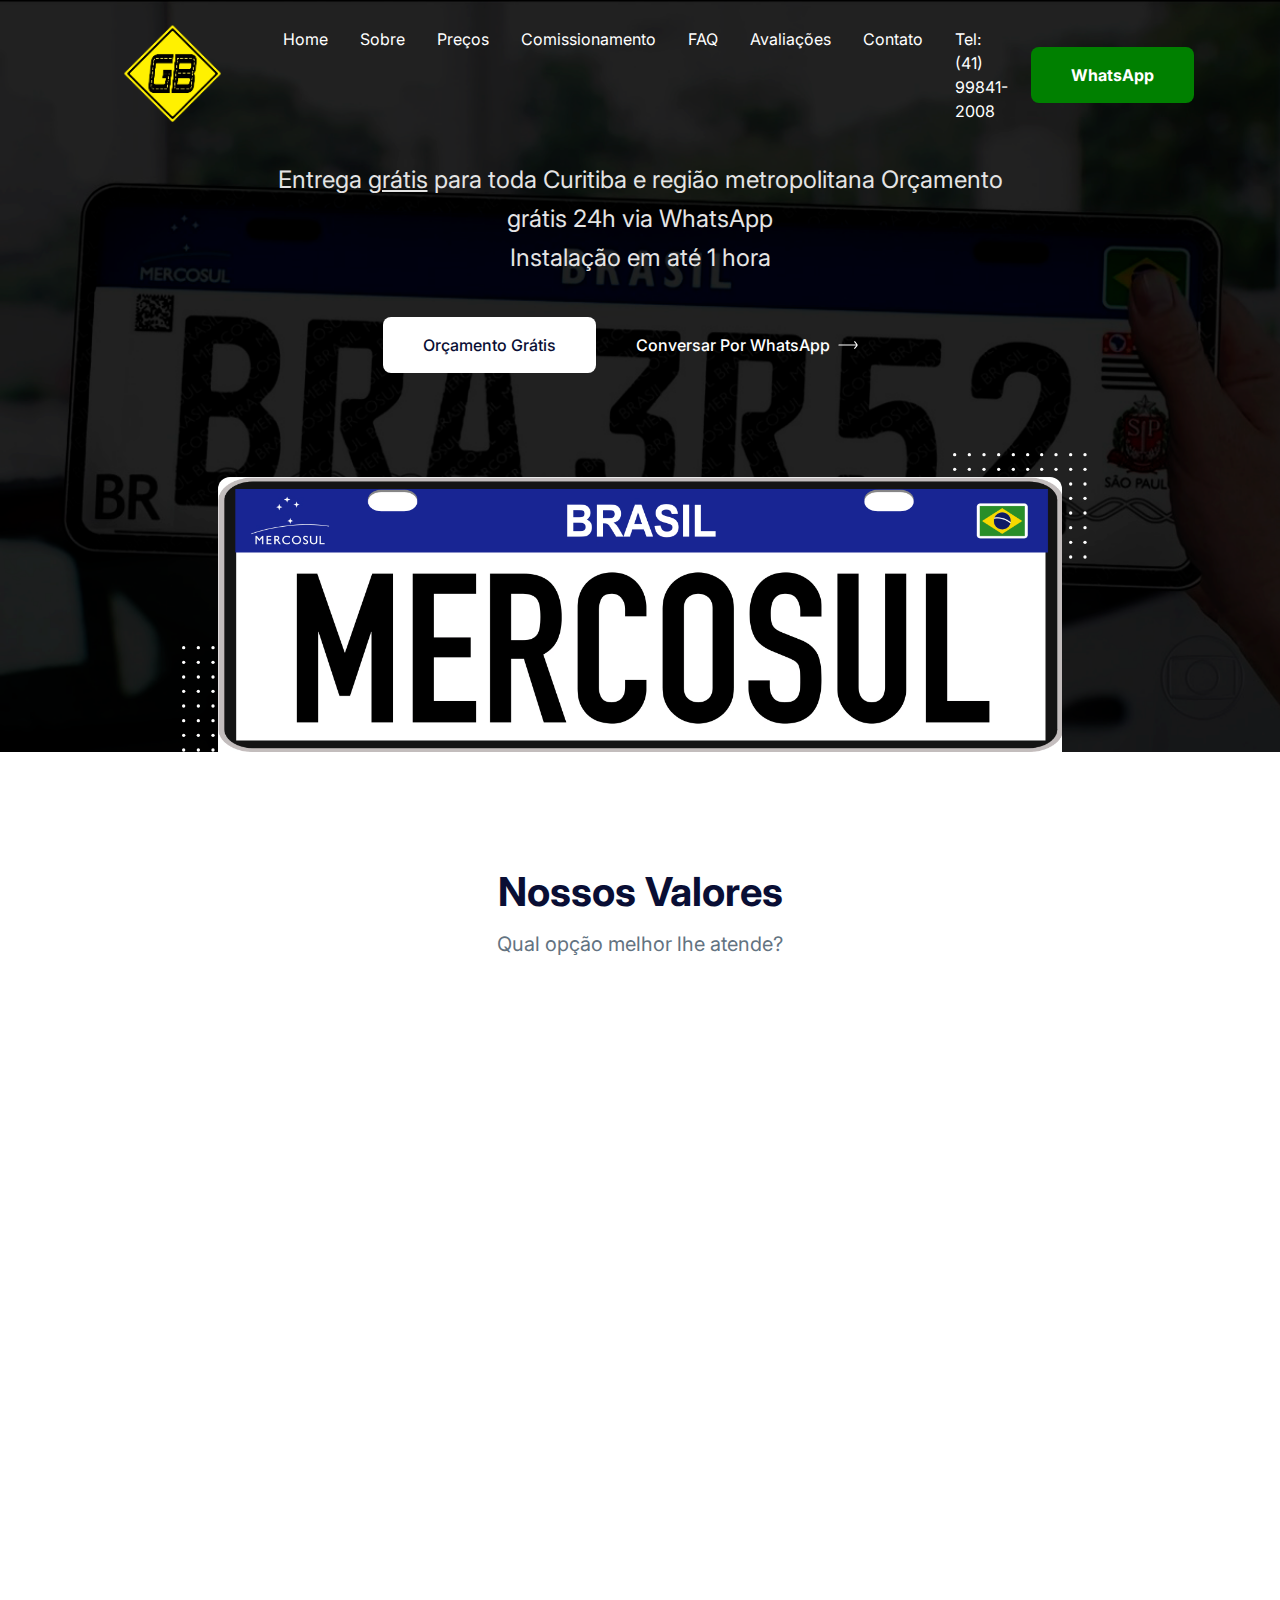
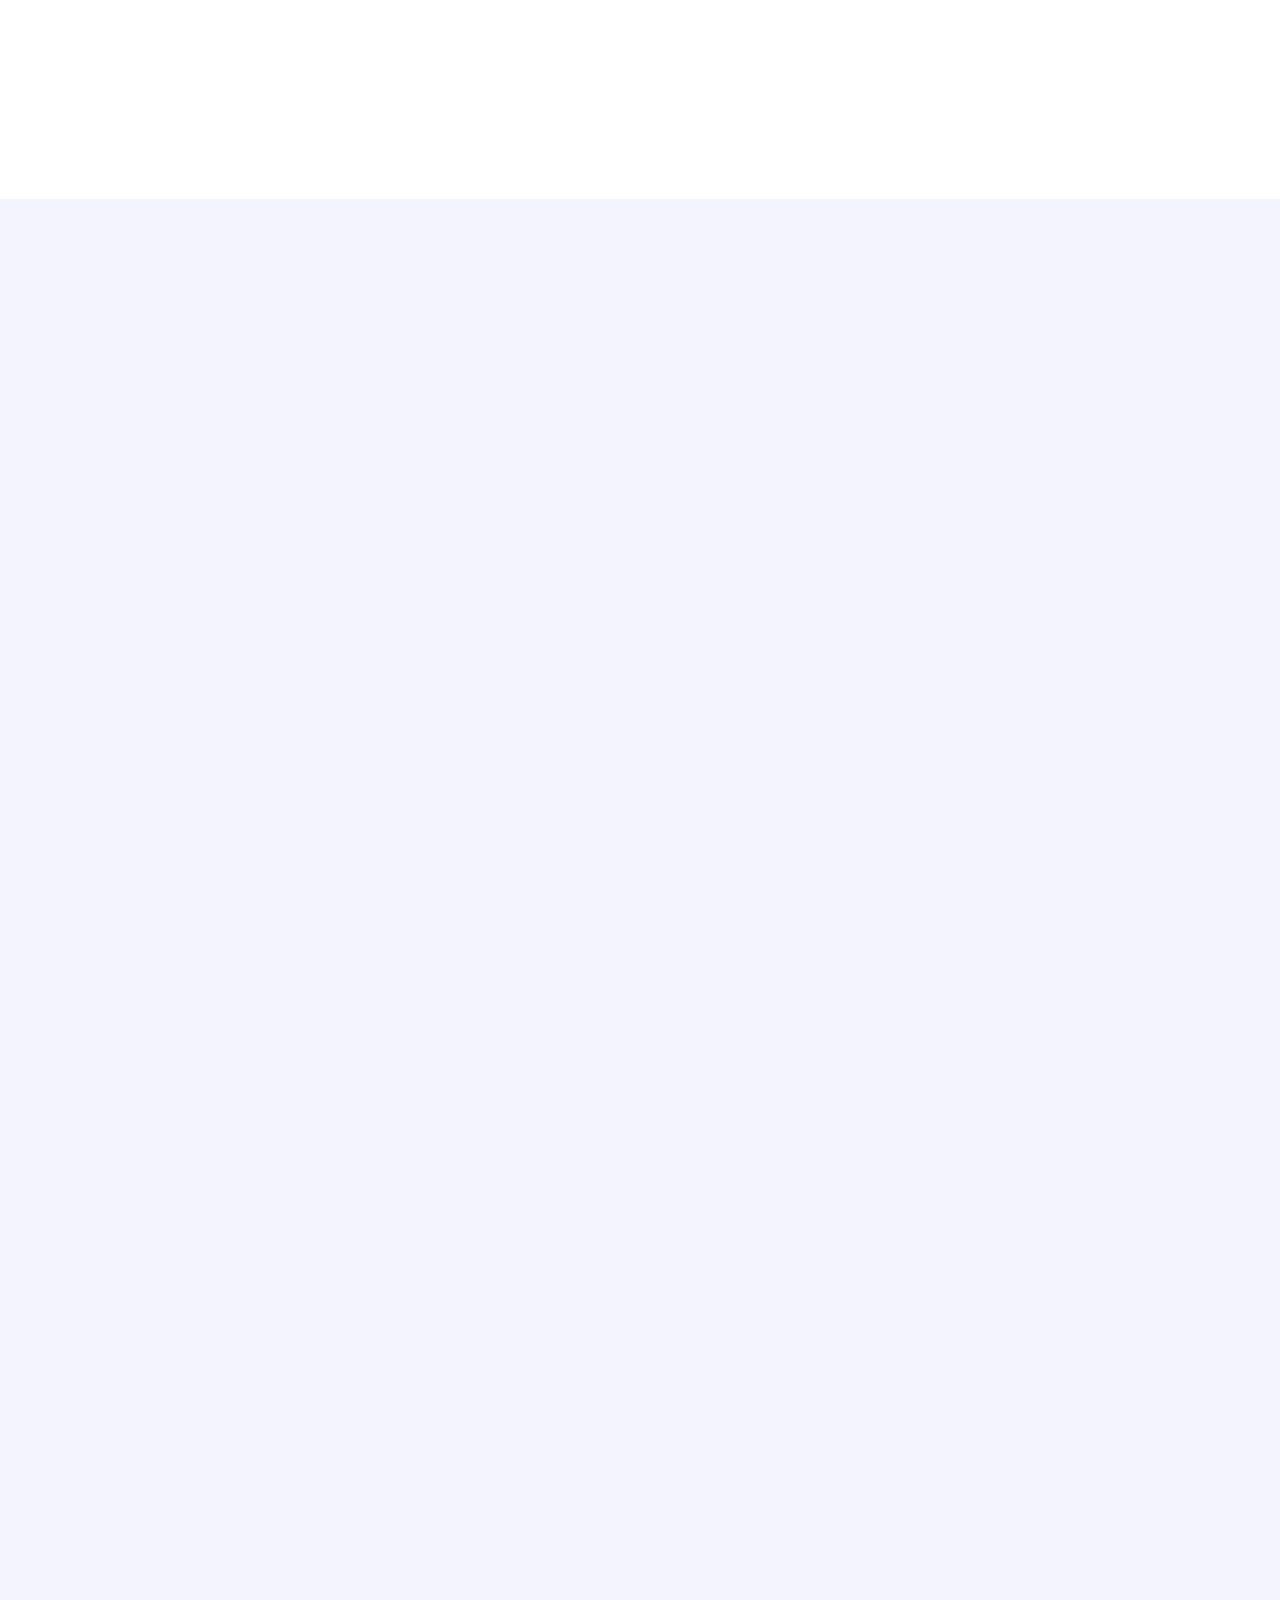
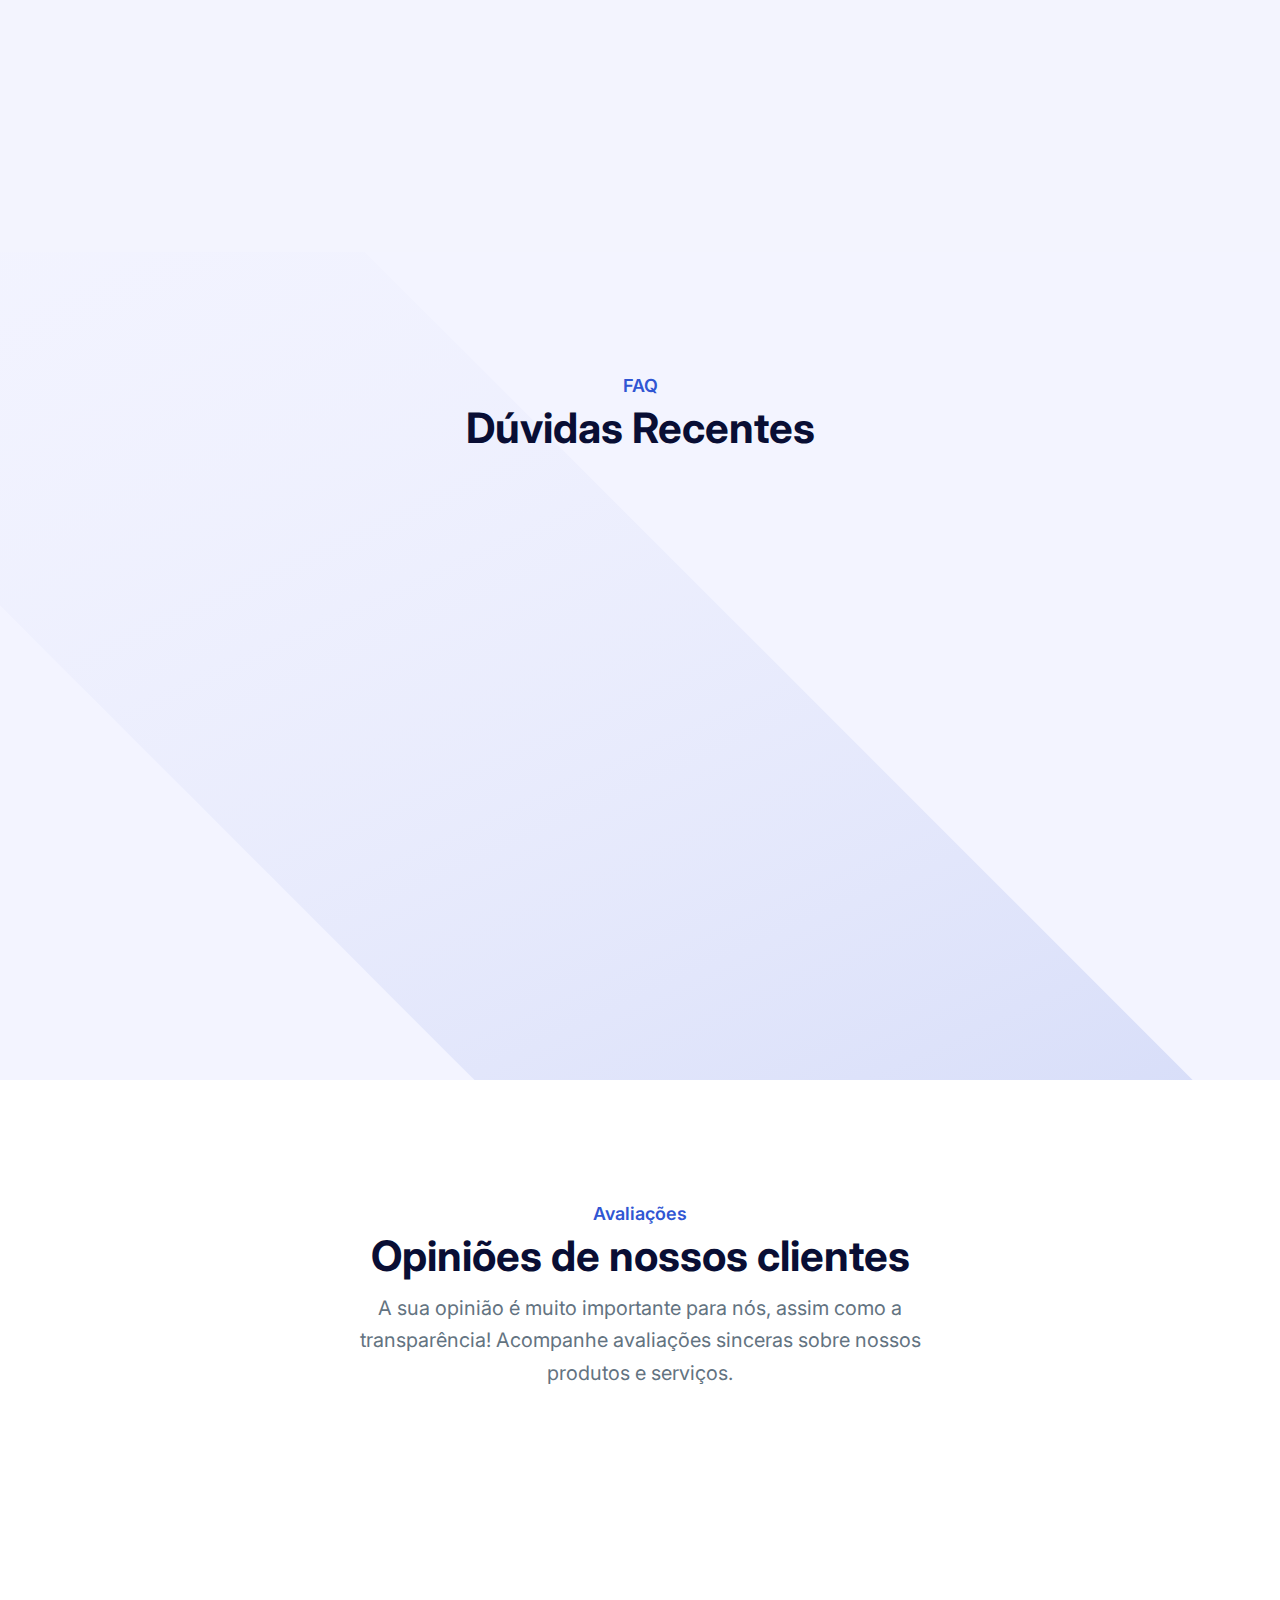
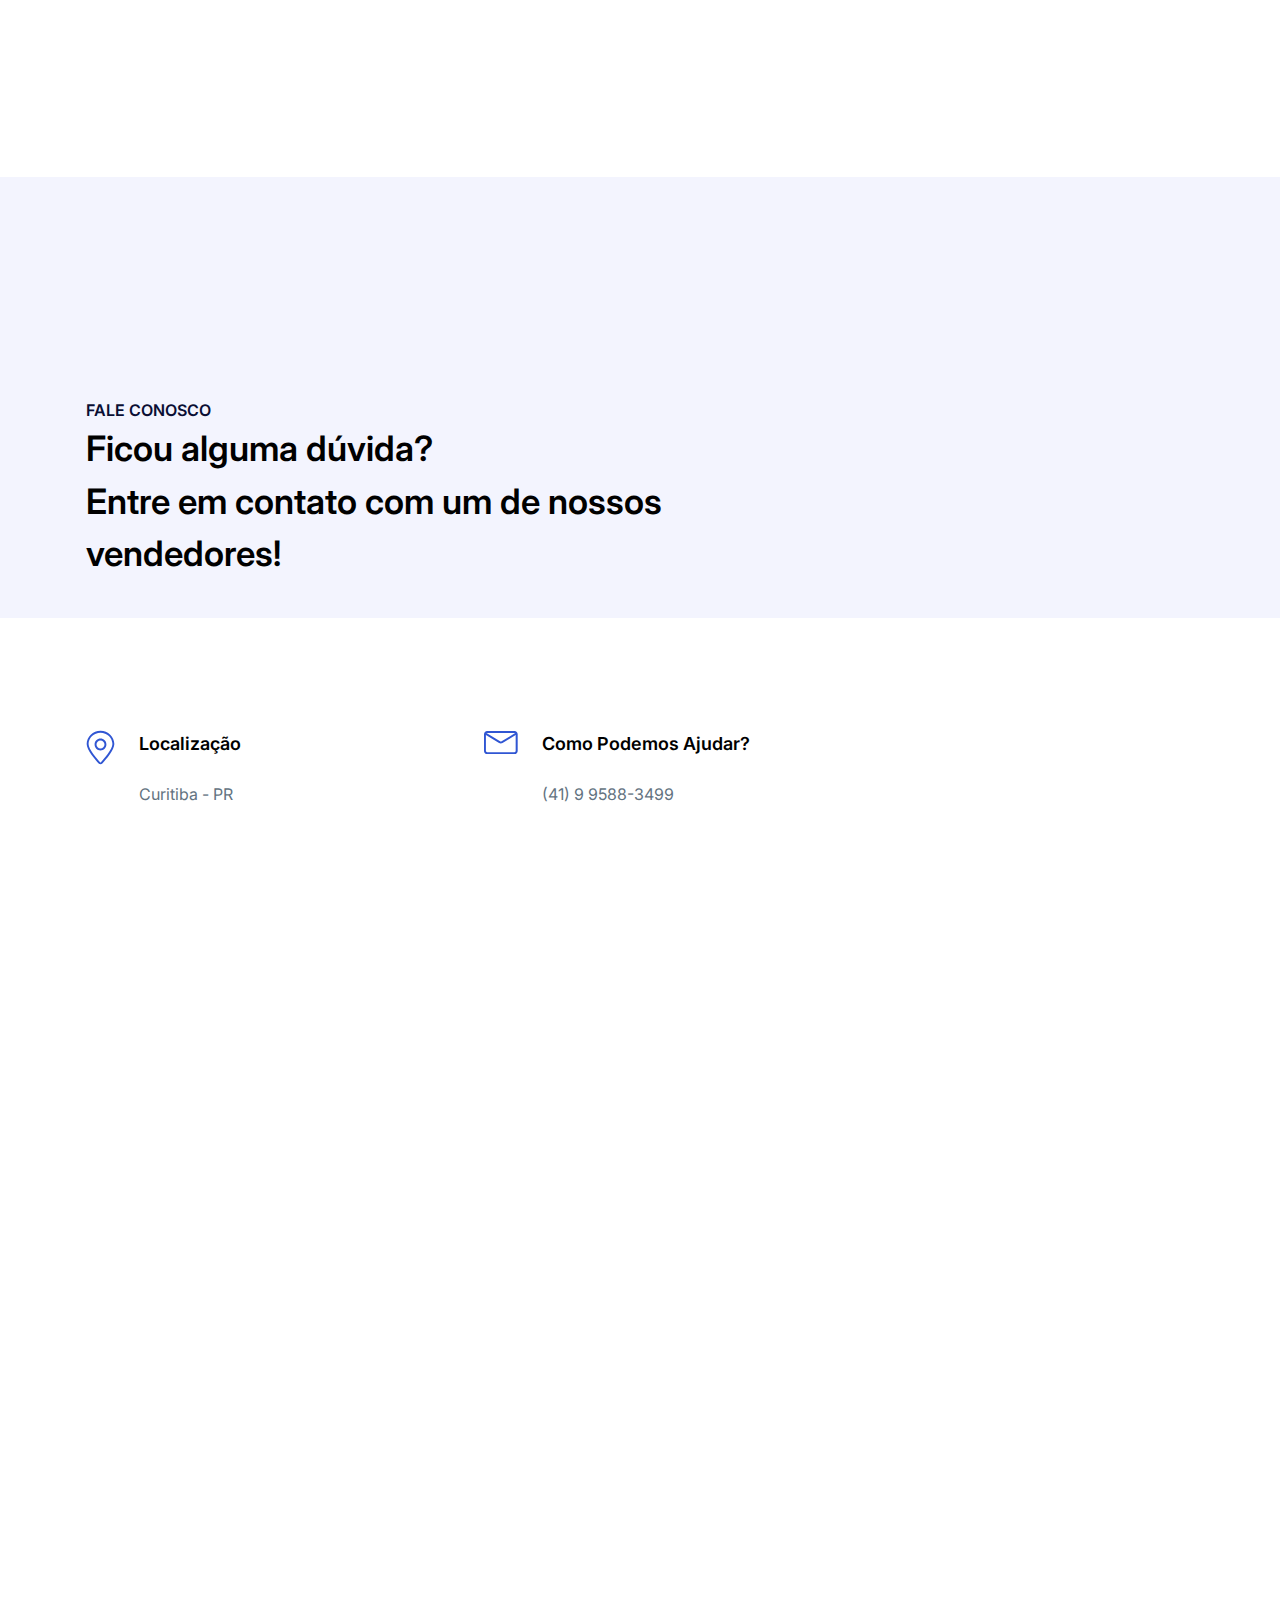
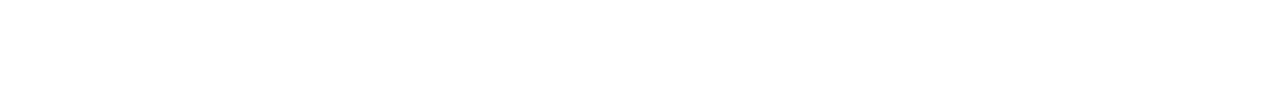
==== commit cbd5f786: "Update index.html" ====
--- a/index.html
+++ b/index.html
@@ -154,6 +154,27 @@
                      Preços
                    </a>
                  </li>
+                 <li class="relative group">
+                  <a
+                    href="#calculator"
+                    class="
+                      ud-menu-scroll
+                      text-base text-dark
+                      lg:text-white
+                      lg:group-hover:opacity-70
+                      lg:group-hover:text-white
+                      group-hover:text-primary
+                      py-2
+                      lg:py-6 lg:inline-flex lg:px-0
+                      flex
+                      mx-8
+                      lg:mr-0 lg:ml-7
+                      xl:ml-12
+                    "
+                  >
+                    Comissionamento
+                  </a>
+                </li>
                  <li class="relative group">
                   <a
                     href="#faq"
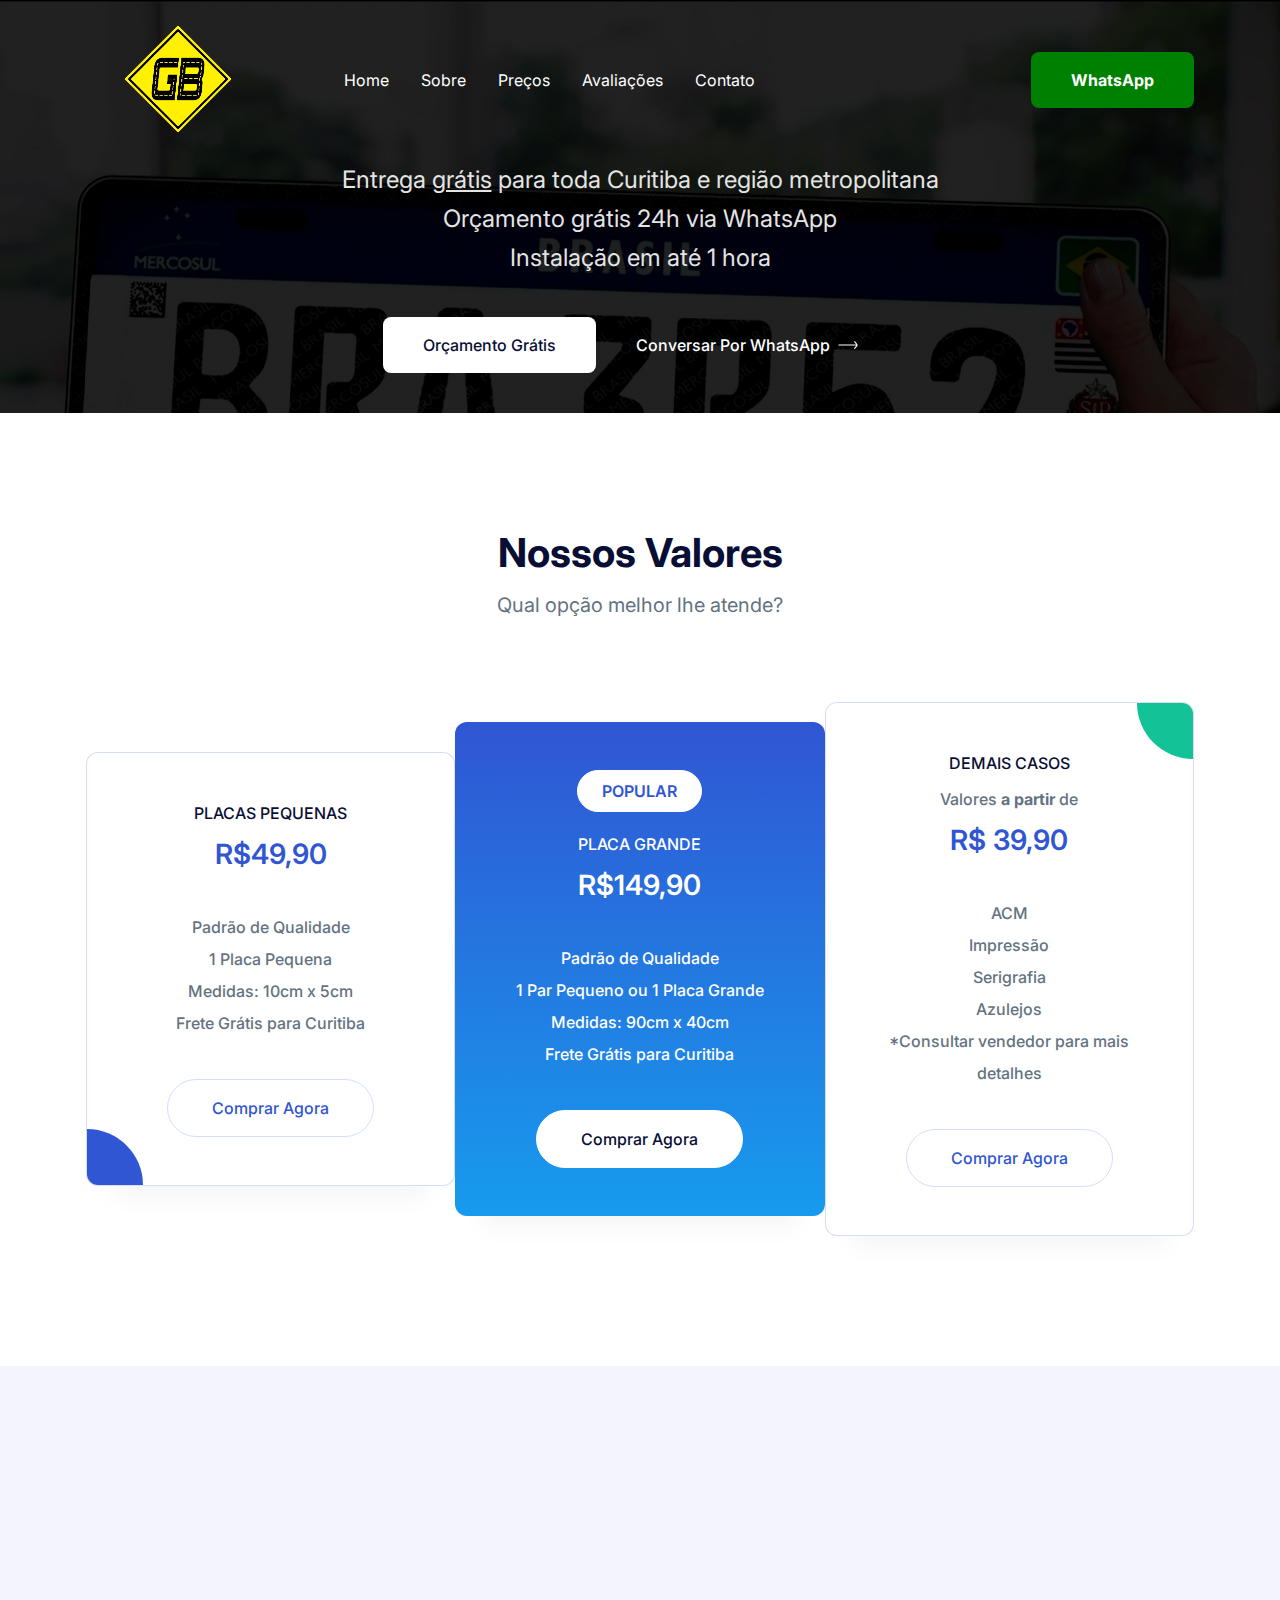
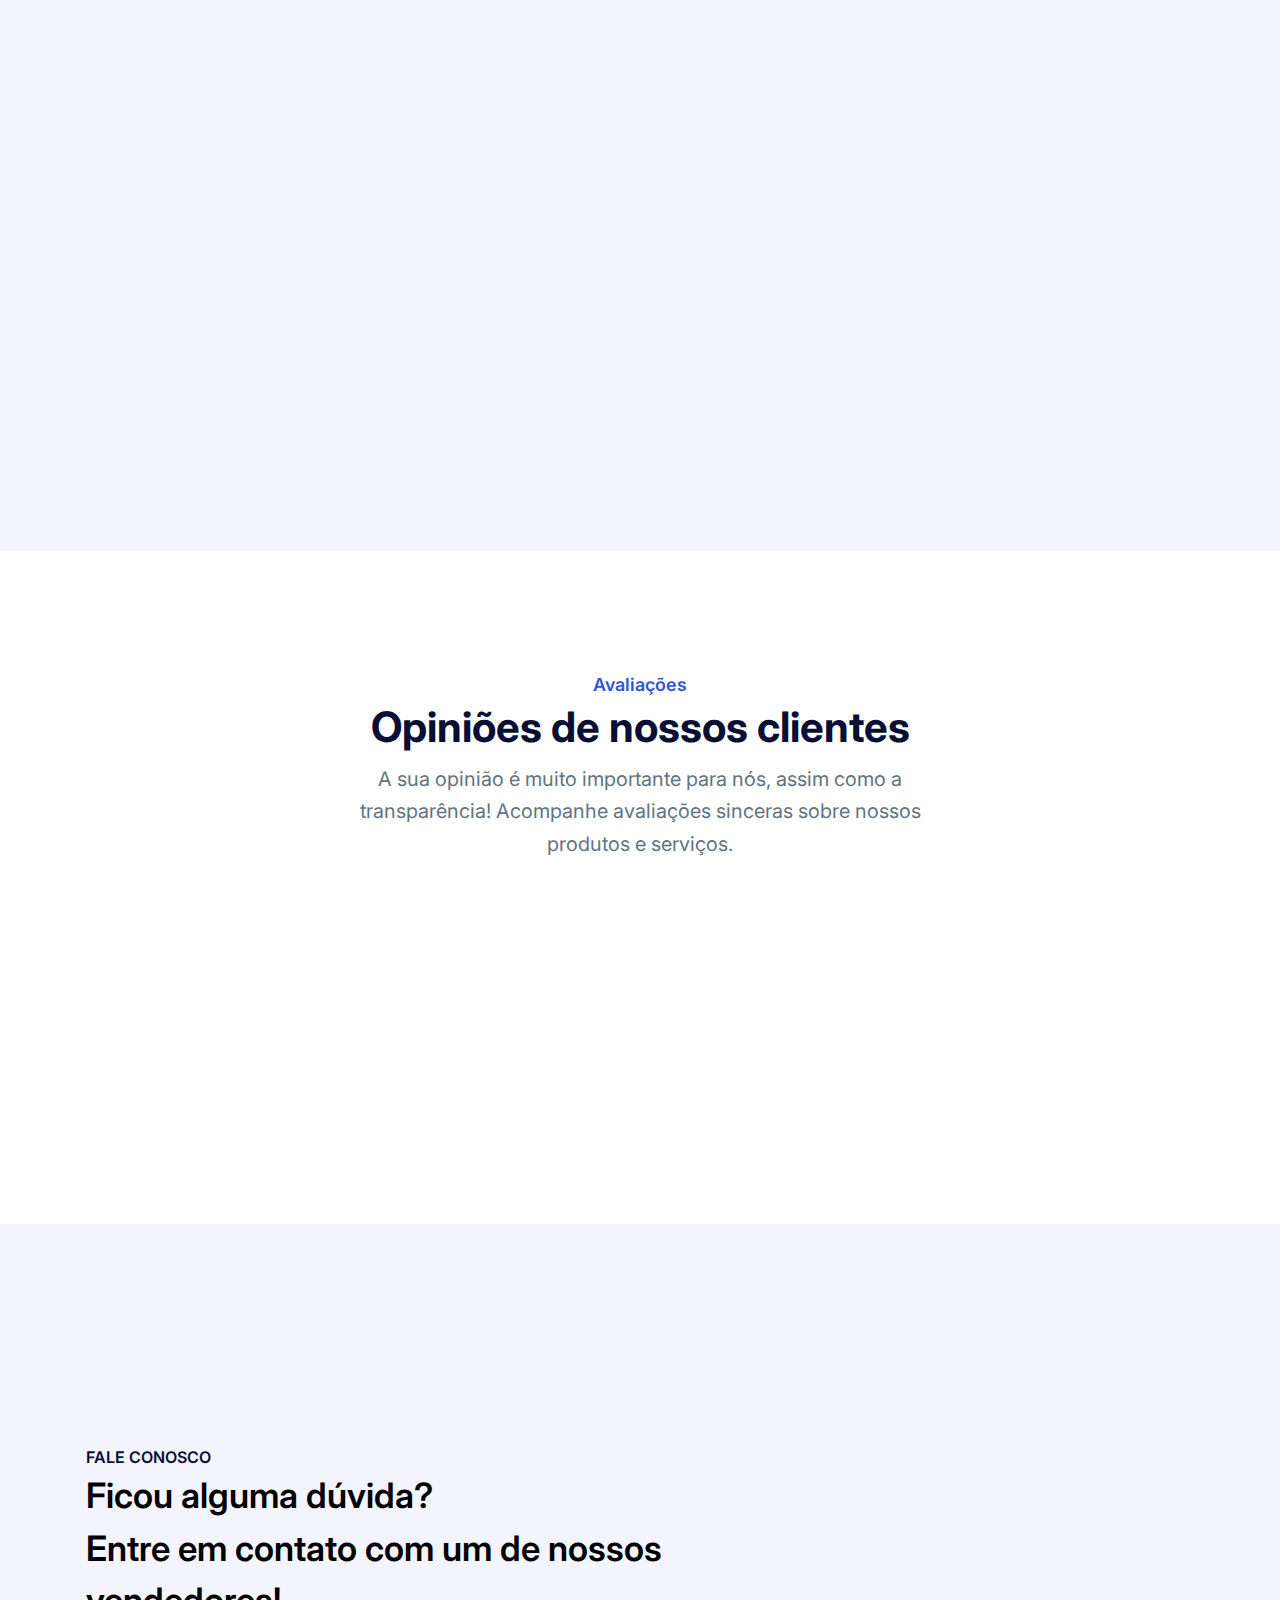
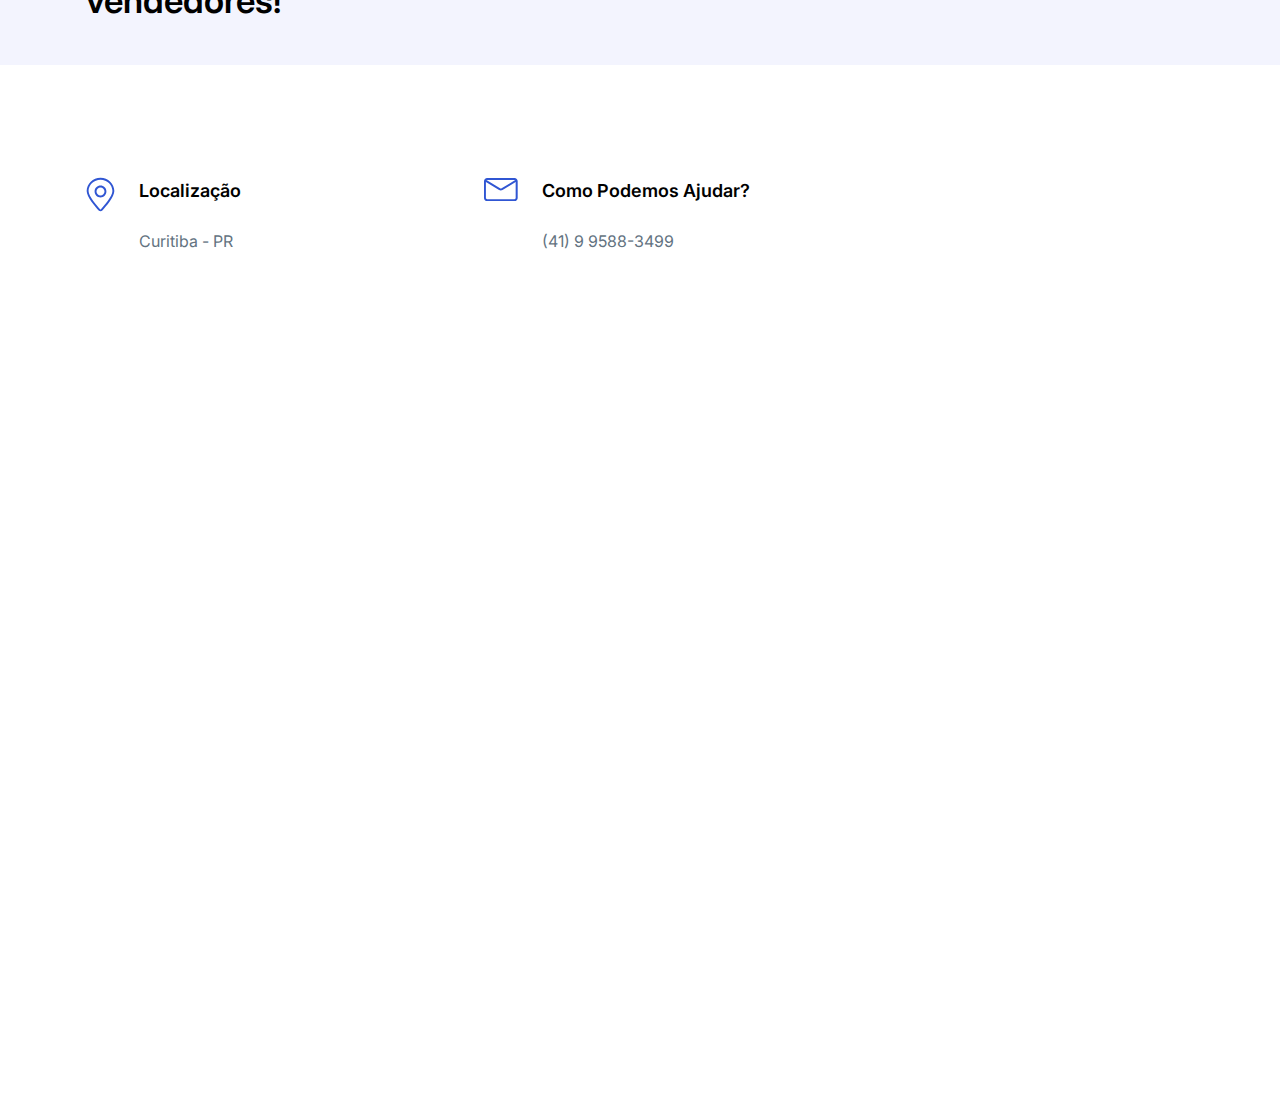
==== commit 1574cd9c: "Update index.html" ====
--- a/index.html
+++ b/index.html
@@ -4,7 +4,7 @@
     <meta charset="UTF-8" />
     <meta http-equiv="X-UA-Compatible" content="IE=edge" />
     <meta name="viewport" content="width=device-width, initial-scale=1.0" />
-    <title>GB Placas | Emplacamentos</title>
+    <title>GB Placas</title>
     <link rel="shortcut icon" href="favicon.ico" type="image/x-icon">
     <link rel="stylesheet" href="assets/css/animate.css" />
     <link rel="stylesheet" href="assets/css/tailwind.css" />
@@ -155,48 +155,6 @@
                    </a>
                  </li>
                  <li class="relative group">
-                  <a
-                    href="#calculator"
-                    class="
-                      ud-menu-scroll
-                      text-base text-dark
-                      lg:text-white
-                      lg:group-hover:opacity-70
-                      lg:group-hover:text-white
-                      group-hover:text-primary
-                      py-2
-                      lg:py-6 lg:inline-flex lg:px-0
-                      flex
-                      mx-8
-                      lg:mr-0 lg:ml-7
-                      xl:ml-12
-                    "
-                  >
-                    Comissionamento
-                  </a>
-                </li>
-                 <li class="relative group">
-                  <a
-                    href="#faq"
-                    class="
-                      ud-menu-scroll
-                      text-base text-dark
-                      lg:text-white
-                      lg:group-hover:opacity-70
-                      lg:group-hover:text-white
-                      group-hover:text-primary
-                      py-2
-                      lg:py-6 lg:inline-flex lg:px-0
-                      flex
-                      mx-8
-                      lg:mr-0 lg:ml-7
-                      xl:ml-12
-                    "
-                  >
-                    FAQ
-                  </a>
-                </li>
-                 <li class="relative group">
                    <a
                      href="#testimonial"
                      class="
@@ -238,33 +196,12 @@
                      Contato
                    </a>
                  </li>
-                 <li class="relative group">
-                   <a
-                     href="#contact"
-                     class="
-                       ud-menu-scroll
-                       text-base text-dark
-                       lg:text-white
-                       lg:group-hover:opacity-70
-                       lg:group-hover:text-white
-                       group-hover:text-primary
-                       py-2
-                       lg:py-6 lg:inline-flex lg:px-0
-                       flex
-                       mx-8
-                       lg:mr-0 lg:ml-7
-                       xl:ml-12
-                     "
-                   >
-                     <h2>Tel: (41) 99841-2008</h2>
-                   </a>
-                 </li>
                </ul>
              </nav>
            </div>
            <div class="sm:flex justify-end hidden pr-16 lg:pr-0">
                <a
-               href="https://api.whatsapp.com/send?phone=5541998412008&text=Ol%C3%A1!%20Preciso%20emplacar%20meu%20ve%C3%ADculo."
+               href="https://api.whatsapp.com/send?phone=5541998412008&text=Ol%C3%A1!%20Preciso%20de%20uma%20placa."
                  class= "
                  py-4
                  px-6
@@ -325,14 +262,14 @@
                   max-w-[800px]
                 "
               >
-                Entrega <u>grátis</u> para toda Curitiba e região metropolitana
+                Entrega <u>grátis</u> para toda Curitiba e região metropolitana <br>
                 Orçamento grátis 24h via WhatsApp <br>
                 Instalação em até 1 hora <br>
               </h2>
               <ul class="flex flex-wrap items-center justify-center mb-10">
                 <li>
                   <a
-                  href="https://api.whatsapp.com/send?phone=5541998412008&text=Ol%C3%A1!%20Preciso%20de%20um%20or%C3%A7amento%20de%20placas%20mercosul."
+                  href="https://api.whatsapp.com/send?phone=5541998412008&text=Ol%C3%A1!%20Preciso%20de%20uma%20placa%20para%20decorar."
                     class="
                       py-4
                       px-6
@@ -355,7 +292,7 @@
                 </li>
                 <li>
                   <a
-                  href="https://api.whatsapp.com/send?phone=5541998412008&text=Ol%C3%A1!%20Preciso%20emplacar%20meu%20ve%C3%ADculo."
+                  href="https://api.whatsapp.com/send?phone=5541998412008&text=Ol%C3%A1!%20Preciso%20de%20uma%20placa."
                     target="_blank"
                     class="
                       text-base
@@ -388,1161 +325,6 @@
                   </a>
                 </li>
               </ul>
-            </div>
-          </div>
-
-          <div class="w-full px-4">
-            <div
-              class="mx-auto max-w-[845px] relative z-10 wow fadeInUp"
-              data-wow-delay=".25s"
-            >
-              <div class="mt-16">
-                <img
-                  src="assets/images/logo/placa.avif"
-                  alt="Placa Mercosul"
-                  class="max-w-full mx-auto rounded-t-xl rounded-tr-xl"
-                />
-              </div>
-              <div class="absolute z-[-1] bottom-0 -left-9">
-                <svg
-                  width="134"
-                  height="106"
-                  viewBox="0 0 134 106"
-                  fill="none"
-                  xmlns="http://www.w3.org/2000/svg"
-                >
-                  <circle
-                    cx="1.66667"
-                    cy="104"
-                    r="1.66667"
-                    transform="rotate(-90 1.66667 104)"
-                    fill="white"
-                  />
-                  <circle
-                    cx="16.3333"
-                    cy="104"
-                    r="1.66667"
-                    transform="rotate(-90 16.3333 104)"
-                    fill="white"
-                  />
-                  <circle
-                    cx="31"
-                    cy="104"
-                    r="1.66667"
-                    transform="rotate(-90 31 104)"
-                    fill="white"
-                  />
-                  <circle
-                    cx="45.6667"
-                    cy="104"
-                    r="1.66667"
-                    transform="rotate(-90 45.6667 104)"
-                    fill="white"
-                  />
-                  <circle
-                    cx="60.3333"
-                    cy="104"
-                    r="1.66667"
-                    transform="rotate(-90 60.3333 104)"
-                    fill="white"
-                  />
-                  <circle
-                    cx="88.6667"
-                    cy="104"
-                    r="1.66667"
-                    transform="rotate(-90 88.6667 104)"
-                    fill="white"
-                  />
-                  <circle
-                    cx="117.667"
-                    cy="104"
-                    r="1.66667"
-                    transform="rotate(-90 117.667 104)"
-                    fill="white"
-                  />
-                  <circle
-                    cx="74.6667"
-                    cy="104"
-                    r="1.66667"
-                    transform="rotate(-90 74.6667 104)"
-                    fill="white"
-                  />
-                  <circle
-                    cx="103"
-                    cy="104"
-                    r="1.66667"
-                    transform="rotate(-90 103 104)"
-                    fill="white"
-                  />
-                  <circle
-                    cx="132"
-                    cy="104"
-                    r="1.66667"
-                    transform="rotate(-90 132 104)"
-                    fill="white"
-                  />
-                  <circle
-                    cx="1.66667"
-                    cy="89.3333"
-                    r="1.66667"
-                    transform="rotate(-90 1.66667 89.3333)"
-                    fill="white"
-                  />
-                  <circle
-                    cx="16.3333"
-                    cy="89.3333"
-                    r="1.66667"
-                    transform="rotate(-90 16.3333 89.3333)"
-                    fill="white"
-                  />
-                  <circle
-                    cx="31"
-                    cy="89.3333"
-                    r="1.66667"
-                    transform="rotate(-90 31 89.3333)"
-                    fill="white"
-                  />
-                  <circle
-                    cx="45.6667"
-                    cy="89.3333"
-                    r="1.66667"
-                    transform="rotate(-90 45.6667 89.3333)"
-                    fill="white"
-                  />
-                  <circle
-                    cx="60.3333"
-                    cy="89.3338"
-                    r="1.66667"
-                    transform="rotate(-90 60.3333 89.3338)"
-                    fill="white"
-                  />
-                  <circle
-                    cx="88.6667"
-                    cy="89.3338"
-                    r="1.66667"
-                    transform="rotate(-90 88.6667 89.3338)"
-                    fill="white"
-                  />
-                  <circle
-                    cx="117.667"
-                    cy="89.3338"
-                    r="1.66667"
-                    transform="rotate(-90 117.667 89.3338)"
-                    fill="white"
-                  />
-                  <circle
-                    cx="74.6667"
-                    cy="89.3338"
-                    r="1.66667"
-                    transform="rotate(-90 74.6667 89.3338)"
-                    fill="white"
-                  />
-                  <circle
-                    cx="103"
-                    cy="89.3338"
-                    r="1.66667"
-                    transform="rotate(-90 103 89.3338)"
-                    fill="white"
-                  />
-                  <circle
-                    cx="132"
-                    cy="89.3338"
-                    r="1.66667"
-                    transform="rotate(-90 132 89.3338)"
-                    fill="white"
-                  />
-                  <circle
-                    cx="1.66667"
-                    cy="74.6673"
-                    r="1.66667"
-                    transform="rotate(-90 1.66667 74.6673)"
-                    fill="white"
-                  />
-                  <circle
-                    cx="1.66667"
-                    cy="31.0003"
-                    r="1.66667"
-                    transform="rotate(-90 1.66667 31.0003)"
-                    fill="white"
-                  />
-                  <circle
-                    cx="16.3333"
-                    cy="74.6668"
-                    r="1.66667"
-                    transform="rotate(-90 16.3333 74.6668)"
-                    fill="white"
-                  />
-                  <circle
-                    cx="16.3333"
-                    cy="31.0003"
-                    r="1.66667"
-                    transform="rotate(-90 16.3333 31.0003)"
-                    fill="white"
-                  />
-                  <circle
-                    cx="31"
-                    cy="74.6668"
-                    r="1.66667"
-                    transform="rotate(-90 31 74.6668)"
-                    fill="white"
-                  />
-                  <circle
-                    cx="31"
-                    cy="31.0003"
-                    r="1.66667"
-                    transform="rotate(-90 31 31.0003)"
-                    fill="white"
-                  />
-                  <circle
-                    cx="45.6667"
-                    cy="74.6668"
-                    r="1.66667"
-                    transform="rotate(-90 45.6667 74.6668)"
-                    fill="white"
-                  />
-                  <circle
-                    cx="45.6667"
-                    cy="31.0003"
-                    r="1.66667"
-                    transform="rotate(-90 45.6667 31.0003)"
-                    fill="white"
-                  />
-                  <circle
-                    cx="60.3333"
-                    cy="74.6668"
-                    r="1.66667"
-                    transform="rotate(-90 60.3333 74.6668)"
-                    fill="white"
-                  />
-                  <circle
-                    cx="60.3333"
-                    cy="31.0001"
-                    r="1.66667"
-                    transform="rotate(-90 60.3333 31.0001)"
-                    fill="white"
-                  />
-                  <circle
-                    cx="88.6667"
-                    cy="74.6668"
-                    r="1.66667"
-                    transform="rotate(-90 88.6667 74.6668)"
-                    fill="white"
-                  />
-                  <circle
-                    cx="88.6667"
-                    cy="31.0001"
-                    r="1.66667"
-                    transform="rotate(-90 88.6667 31.0001)"
-                    fill="white"
-                  />
-                  <circle
-                    cx="117.667"
-                    cy="74.6668"
-                    r="1.66667"
-                    transform="rotate(-90 117.667 74.6668)"
-                    fill="white"
-                  />
-                  <circle
-                    cx="117.667"
-                    cy="31.0001"
-                    r="1.66667"
-                    transform="rotate(-90 117.667 31.0001)"
-                    fill="white"
-                  />
-                  <circle
-                    cx="74.6667"
-                    cy="74.6668"
-                    r="1.66667"
-                    transform="rotate(-90 74.6667 74.6668)"
-                    fill="white"
-                  />
-                  <circle
-                    cx="74.6667"
-                    cy="31.0001"
-                    r="1.66667"
-                    transform="rotate(-90 74.6667 31.0001)"
-                    fill="white"
-                  />
-                  <circle
-                    cx="103"
-                    cy="74.6668"
-                    r="1.66667"
-                    transform="rotate(-90 103 74.6668)"
-                    fill="white"
-                  />
-                  <circle
-                    cx="103"
-                    cy="31.0001"
-                    r="1.66667"
-                    transform="rotate(-90 103 31.0001)"
-                    fill="white"
-                  />
-                  <circle
-                    cx="132"
-                    cy="74.6668"
-                    r="1.66667"
-                    transform="rotate(-90 132 74.6668)"
-                    fill="white"
-                  />
-                  <circle
-                    cx="132"
-                    cy="31.0001"
-                    r="1.66667"
-                    transform="rotate(-90 132 31.0001)"
-                    fill="white"
-                  />
-                  <circle
-                    cx="1.66667"
-                    cy="60.0003"
-                    r="1.66667"
-                    transform="rotate(-90 1.66667 60.0003)"
-                    fill="white"
-                  />
-                  <circle
-                    cx="1.66667"
-                    cy="16.3336"
-                    r="1.66667"
-                    transform="rotate(-90 1.66667 16.3336)"
-                    fill="white"
-                  />
-                  <circle
-                    cx="16.3333"
-                    cy="60.0003"
-                    r="1.66667"
-                    transform="rotate(-90 16.3333 60.0003)"
-                    fill="white"
-                  />
-                  <circle
-                    cx="16.3333"
-                    cy="16.3336"
-                    r="1.66667"
-                    transform="rotate(-90 16.3333 16.3336)"
-                    fill="white"
-                  />
-                  <circle
-                    cx="31"
-                    cy="60.0003"
-                    r="1.66667"
-                    transform="rotate(-90 31 60.0003)"
-                    fill="white"
-                  />
-                  <circle
-                    cx="31"
-                    cy="16.3336"
-                    r="1.66667"
-                    transform="rotate(-90 31 16.3336)"
-                    fill="white"
-                  />
-                  <circle
-                    cx="45.6667"
-                    cy="60.0003"
-                    r="1.66667"
-                    transform="rotate(-90 45.6667 60.0003)"
-                    fill="white"
-                  />
-                  <circle
-                    cx="45.6667"
-                    cy="16.3336"
-                    r="1.66667"
-                    transform="rotate(-90 45.6667 16.3336)"
-                    fill="white"
-                  />
-                  <circle
-                    cx="60.3333"
-                    cy="60.0003"
-                    r="1.66667"
-                    transform="rotate(-90 60.3333 60.0003)"
-                    fill="white"
-                  />
-                  <circle
-                    cx="60.3333"
-                    cy="16.3336"
-                    r="1.66667"
-                    transform="rotate(-90 60.3333 16.3336)"
-                    fill="white"
-                  />
-                  <circle
-                    cx="88.6667"
-                    cy="60.0003"
-                    r="1.66667"
-                    transform="rotate(-90 88.6667 60.0003)"
-                    fill="white"
-                  />
-                  <circle
-                    cx="88.6667"
-                    cy="16.3336"
-                    r="1.66667"
-                    transform="rotate(-90 88.6667 16.3336)"
-                    fill="white"
-                  />
-                  <circle
-                    cx="117.667"
-                    cy="60.0003"
-                    r="1.66667"
-                    transform="rotate(-90 117.667 60.0003)"
-                    fill="white"
-                  />
-                  <circle
-                    cx="117.667"
-                    cy="16.3336"
-                    r="1.66667"
-                    transform="rotate(-90 117.667 16.3336)"
-                    fill="white"
-                  />
-                  <circle
-                    cx="74.6667"
-                    cy="60.0003"
-                    r="1.66667"
-                    transform="rotate(-90 74.6667 60.0003)"
-                    fill="white"
-                  />
-                  <circle
-                    cx="74.6667"
-                    cy="16.3336"
-                    r="1.66667"
-                    transform="rotate(-90 74.6667 16.3336)"
-                    fill="white"
-                  />
-                  <circle
-                    cx="103"
-                    cy="60.0003"
-                    r="1.66667"
-                    transform="rotate(-90 103 60.0003)"
-                    fill="white"
-                  />
-                  <circle
-                    cx="103"
-                    cy="16.3336"
-                    r="1.66667"
-                    transform="rotate(-90 103 16.3336)"
-                    fill="white"
-                  />
-                  <circle
-                    cx="132"
-                    cy="60.0003"
-                    r="1.66667"
-                    transform="rotate(-90 132 60.0003)"
-                    fill="white"
-                  />
-                  <circle
-                    cx="132"
-                    cy="16.3336"
-                    r="1.66667"
-                    transform="rotate(-90 132 16.3336)"
-                    fill="white"
-                  />
-                  <circle
-                    cx="1.66667"
-                    cy="45.3336"
-                    r="1.66667"
-                    transform="rotate(-90 1.66667 45.3336)"
-                    fill="white"
-                  />
-                  <circle
-                    cx="1.66667"
-                    cy="1.66683"
-                    r="1.66667"
-                    transform="rotate(-90 1.66667 1.66683)"
-                    fill="white"
-                  />
-                  <circle
-                    cx="16.3333"
-                    cy="45.3336"
-                    r="1.66667"
-                    transform="rotate(-90 16.3333 45.3336)"
-                    fill="white"
-                  />
-                  <circle
-                    cx="16.3333"
-                    cy="1.66683"
-                    r="1.66667"
-                    transform="rotate(-90 16.3333 1.66683)"
-                    fill="white"
-                  />
-                  <circle
-                    cx="31"
-                    cy="45.3336"
-                    r="1.66667"
-                    transform="rotate(-90 31 45.3336)"
-                    fill="white"
-                  />
-                  <circle
-                    cx="31"
-                    cy="1.66683"
-                    r="1.66667"
-                    transform="rotate(-90 31 1.66683)"
-                    fill="white"
-                  />
-                  <circle
-                    cx="45.6667"
-                    cy="45.3336"
-                    r="1.66667"
-                    transform="rotate(-90 45.6667 45.3336)"
-                    fill="white"
-                  />
-                  <circle
-                    cx="45.6667"
-                    cy="1.66683"
-                    r="1.66667"
-                    transform="rotate(-90 45.6667 1.66683)"
-                    fill="white"
-                  />
-                  <circle
-                    cx="60.3333"
-                    cy="45.3338"
-                    r="1.66667"
-                    transform="rotate(-90 60.3333 45.3338)"
-                    fill="white"
-                  />
-                  <circle
-                    cx="60.3333"
-                    cy="1.66707"
-                    r="1.66667"
-                    transform="rotate(-90 60.3333 1.66707)"
-                    fill="white"
-                  />
-                  <circle
-                    cx="88.6667"
-                    cy="45.3338"
-                    r="1.66667"
-                    transform="rotate(-90 88.6667 45.3338)"
-                    fill="white"
-                  />
-                  <circle
-                    cx="88.6667"
-                    cy="1.66707"
-                    r="1.66667"
-                    transform="rotate(-90 88.6667 1.66707)"
-                    fill="white"
-                  />
-                  <circle
-                    cx="117.667"
-                    cy="45.3338"
-                    r="1.66667"
-                    transform="rotate(-90 117.667 45.3338)"
-                    fill="white"
-                  />
-                  <circle
-                    cx="117.667"
-                    cy="1.66707"
-                    r="1.66667"
-                    transform="rotate(-90 117.667 1.66707)"
-                    fill="white"
-                  />
-                  <circle
-                    cx="74.6667"
-                    cy="45.3338"
-                    r="1.66667"
-                    transform="rotate(-90 74.6667 45.3338)"
-                    fill="white"
-                  />
-                  <circle
-                    cx="74.6667"
-                    cy="1.66707"
-                    r="1.66667"
-                    transform="rotate(-90 74.6667 1.66707)"
-                    fill="white"
-                  />
-                  <circle
-                    cx="103"
-                    cy="45.3338"
-                    r="1.66667"
-                    transform="rotate(-90 103 45.3338)"
-                    fill="white"
-                  />
-                  <circle
-                    cx="103"
-                    cy="1.66707"
-                    r="1.66667"
-                    transform="rotate(-90 103 1.66707)"
-                    fill="white"
-                  />
-                  <circle
-                    cx="132"
-                    cy="45.3338"
-                    r="1.66667"
-                    transform="rotate(-90 132 45.3338)"
-                    fill="white"
-                  />
-                  <circle
-                    cx="132"
-                    cy="1.66707"
-                    r="1.66667"
-                    transform="rotate(-90 132 1.66707)"
-                    fill="white"
-                  />
-                </svg>
-              </div>
-              <div class="absolute z-[-1] -top-6 -right-6">
-                <svg
-                  width="134"
-                  height="106"
-                  viewBox="0 0 134 106"
-                  fill="none"
-                  xmlns="http://www.w3.org/2000/svg"
-                >
-                  <circle
-                    cx="1.66667"
-                    cy="104"
-                    r="1.66667"
-                    transform="rotate(-90 1.66667 104)"
-                    fill="white"
-                  />
-                  <circle
-                    cx="16.3333"
-                    cy="104"
-                    r="1.66667"
-                    transform="rotate(-90 16.3333 104)"
-                    fill="white"
-                  />
-                  <circle
-                    cx="31"
-                    cy="104"
-                    r="1.66667"
-                    transform="rotate(-90 31 104)"
-                    fill="white"
-                  />
-                  <circle
-                    cx="45.6667"
-                    cy="104"
-                    r="1.66667"
-                    transform="rotate(-90 45.6667 104)"
-                    fill="white"
-                  />
-                  <circle
-                    cx="60.3333"
-                    cy="104"
-                    r="1.66667"
-                    transform="rotate(-90 60.3333 104)"
-                    fill="white"
-                  />
-                  <circle
-                    cx="88.6667"
-                    cy="104"
-                    r="1.66667"
-                    transform="rotate(-90 88.6667 104)"
-                    fill="white"
-                  />
-                  <circle
-                    cx="117.667"
-                    cy="104"
-                    r="1.66667"
-                    transform="rotate(-90 117.667 104)"
-                    fill="white"
-                  />
-                  <circle
-                    cx="74.6667"
-                    cy="104"
-                    r="1.66667"
-                    transform="rotate(-90 74.6667 104)"
-                    fill="white"
-                  />
-                  <circle
-                    cx="103"
-                    cy="104"
-                    r="1.66667"
-                    transform="rotate(-90 103 104)"
-                    fill="white"
-                  />
-                  <circle
-                    cx="132"
-                    cy="104"
-                    r="1.66667"
-                    transform="rotate(-90 132 104)"
-                    fill="white"
-                  />
-                  <circle
-                    cx="1.66667"
-                    cy="89.3333"
-                    r="1.66667"
-                    transform="rotate(-90 1.66667 89.3333)"
-                    fill="white"
-                  />
-                  <circle
-                    cx="16.3333"
-                    cy="89.3333"
-                    r="1.66667"
-                    transform="rotate(-90 16.3333 89.3333)"
-                    fill="white"
-                  />
-                  <circle
-                    cx="31"
-                    cy="89.3333"
-                    r="1.66667"
-                    transform="rotate(-90 31 89.3333)"
-                    fill="white"
-                  />
-                  <circle
-                    cx="45.6667"
-                    cy="89.3333"
-                    r="1.66667"
-                    transform="rotate(-90 45.6667 89.3333)"
-                    fill="white"
-                  />
-                  <circle
-                    cx="60.3333"
-                    cy="89.3338"
-                    r="1.66667"
-                    transform="rotate(-90 60.3333 89.3338)"
-                    fill="white"
-                  />
-                  <circle
-                    cx="88.6667"
-                    cy="89.3338"
-                    r="1.66667"
-                    transform="rotate(-90 88.6667 89.3338)"
-                    fill="white"
-                  />
-                  <circle
-                    cx="117.667"
-                    cy="89.3338"
-                    r="1.66667"
-                    transform="rotate(-90 117.667 89.3338)"
-                    fill="white"
-                  />
-                  <circle
-                    cx="74.6667"
-                    cy="89.3338"
-                    r="1.66667"
-                    transform="rotate(-90 74.6667 89.3338)"
-                    fill="white"
-                  />
-                  <circle
-                    cx="103"
-                    cy="89.3338"
-                    r="1.66667"
-                    transform="rotate(-90 103 89.3338)"
-                    fill="white"
-                  />
-                  <circle
-                    cx="132"
-                    cy="89.3338"
-                    r="1.66667"
-                    transform="rotate(-90 132 89.3338)"
-                    fill="white"
-                  />
-                  <circle
-                    cx="1.66667"
-                    cy="74.6673"
-                    r="1.66667"
-                    transform="rotate(-90 1.66667 74.6673)"
-                    fill="white"
-                  />
-                  <circle
-                    cx="1.66667"
-                    cy="31.0003"
-                    r="1.66667"
-                    transform="rotate(-90 1.66667 31.0003)"
-                    fill="white"
-                  />
-                  <circle
-                    cx="16.3333"
-                    cy="74.6668"
-                    r="1.66667"
-                    transform="rotate(-90 16.3333 74.6668)"
-                    fill="white"
-                  />
-                  <circle
-                    cx="16.3333"
-                    cy="31.0003"
-                    r="1.66667"
-                    transform="rotate(-90 16.3333 31.0003)"
-                    fill="white"
-                  />
-                  <circle
-                    cx="31"
-                    cy="74.6668"
-                    r="1.66667"
-                    transform="rotate(-90 31 74.6668)"
-                    fill="white"
-                  />
-                  <circle
-                    cx="31"
-                    cy="31.0003"
-                    r="1.66667"
-                    transform="rotate(-90 31 31.0003)"
-                    fill="white"
-                  />
-                  <circle
-                    cx="45.6667"
-                    cy="74.6668"
-                    r="1.66667"
-                    transform="rotate(-90 45.6667 74.6668)"
-                    fill="white"
-                  />
-                  <circle
-                    cx="45.6667"
-                    cy="31.0003"
-                    r="1.66667"
-                    transform="rotate(-90 45.6667 31.0003)"
-                    fill="white"
-                  />
-                  <circle
-                    cx="60.3333"
-                    cy="74.6668"
-                    r="1.66667"
-                    transform="rotate(-90 60.3333 74.6668)"
-                    fill="white"
-                  />
-                  <circle
-                    cx="60.3333"
-                    cy="31.0001"
-                    r="1.66667"
-                    transform="rotate(-90 60.3333 31.0001)"
-                    fill="white"
-                  />
-                  <circle
-                    cx="88.6667"
-                    cy="74.6668"
-                    r="1.66667"
-                    transform="rotate(-90 88.6667 74.6668)"
-                    fill="white"
-                  />
-                  <circle
-                    cx="88.6667"
-                    cy="31.0001"
-                    r="1.66667"
-                    transform="rotate(-90 88.6667 31.0001)"
-                    fill="white"
-                  />
-                  <circle
-                    cx="117.667"
-                    cy="74.6668"
-                    r="1.66667"
-                    transform="rotate(-90 117.667 74.6668)"
-                    fill="white"
-                  />
-                  <circle
-                    cx="117.667"
-                    cy="31.0001"
-                    r="1.66667"
-                    transform="rotate(-90 117.667 31.0001)"
-                    fill="white"
-                  />
-                  <circle
-                    cx="74.6667"
-                    cy="74.6668"
-                    r="1.66667"
-                    transform="rotate(-90 74.6667 74.6668)"
-                    fill="white"
-                  />
-                  <circle
-                    cx="74.6667"
-                    cy="31.0001"
-                    r="1.66667"
-                    transform="rotate(-90 74.6667 31.0001)"
-                    fill="white"
-                  />
-                  <circle
-                    cx="103"
-                    cy="74.6668"
-                    r="1.66667"
-                    transform="rotate(-90 103 74.6668)"
-                    fill="white"
-                  />
-                  <circle
-                    cx="103"
-                    cy="31.0001"
-                    r="1.66667"
-                    transform="rotate(-90 103 31.0001)"
-                    fill="white"
-                  />
-                  <circle
-                    cx="132"
-                    cy="74.6668"
-                    r="1.66667"
-                    transform="rotate(-90 132 74.6668)"
-                    fill="white"
-                  />
-                  <circle
-                    cx="132"
-                    cy="31.0001"
-                    r="1.66667"
-                    transform="rotate(-90 132 31.0001)"
-                    fill="white"
-                  />
-                  <circle
-                    cx="1.66667"
-                    cy="60.0003"
-                    r="1.66667"
-                    transform="rotate(-90 1.66667 60.0003)"
-                    fill="white"
-                  />
-                  <circle
-                    cx="1.66667"
-                    cy="16.3336"
-                    r="1.66667"
-                    transform="rotate(-90 1.66667 16.3336)"
-                    fill="white"
-                  />
-                  <circle
-                    cx="16.3333"
-                    cy="60.0003"
-                    r="1.66667"
-                    transform="rotate(-90 16.3333 60.0003)"
-                    fill="white"
-                  />
-                  <circle
-                    cx="16.3333"
-                    cy="16.3336"
-                    r="1.66667"
-                    transform="rotate(-90 16.3333 16.3336)"
-                    fill="white"
-                  />
-                  <circle
-                    cx="31"
-                    cy="60.0003"
-                    r="1.66667"
-                    transform="rotate(-90 31 60.0003)"
-                    fill="white"
-                  />
-                  <circle
-                    cx="31"
-                    cy="16.3336"
-                    r="1.66667"
-                    transform="rotate(-90 31 16.3336)"
-                    fill="white"
-                  />
-                  <circle
-                    cx="45.6667"
-                    cy="60.0003"
-                    r="1.66667"
-                    transform="rotate(-90 45.6667 60.0003)"
-                    fill="white"
-                  />
-                  <circle
-                    cx="45.6667"
-                    cy="16.3336"
-                    r="1.66667"
-                    transform="rotate(-90 45.6667 16.3336)"
-                    fill="white"
-                  />
-                  <circle
-                    cx="60.3333"
-                    cy="60.0003"
-                    r="1.66667"
-                    transform="rotate(-90 60.3333 60.0003)"
-                    fill="white"
-                  />
-                  <circle
-                    cx="60.3333"
-                    cy="16.3336"
-                    r="1.66667"
-                    transform="rotate(-90 60.3333 16.3336)"
-                    fill="white"
-                  />
-                  <circle
-                    cx="88.6667"
-                    cy="60.0003"
-                    r="1.66667"
-                    transform="rotate(-90 88.6667 60.0003)"
-                    fill="white"
-                  />
-                  <circle
-                    cx="88.6667"
-                    cy="16.3336"
-                    r="1.66667"
-                    transform="rotate(-90 88.6667 16.3336)"
-                    fill="white"
-                  />
-                  <circle
-                    cx="117.667"
-                    cy="60.0003"
-                    r="1.66667"
-                    transform="rotate(-90 117.667 60.0003)"
-                    fill="white"
-                  />
-                  <circle
-                    cx="117.667"
-                    cy="16.3336"
-                    r="1.66667"
-                    transform="rotate(-90 117.667 16.3336)"
-                    fill="white"
-                  />
-                  <circle
-                    cx="74.6667"
-                    cy="60.0003"
-                    r="1.66667"
-                    transform="rotate(-90 74.6667 60.0003)"
-                    fill="white"
-                  />
-                  <circle
-                    cx="74.6667"
-                    cy="16.3336"
-                    r="1.66667"
-                    transform="rotate(-90 74.6667 16.3336)"
-                    fill="white"
-                  />
-                  <circle
-                    cx="103"
-                    cy="60.0003"
-                    r="1.66667"
-                    transform="rotate(-90 103 60.0003)"
-                    fill="white"
-                  />
-                  <circle
-                    cx="103"
-                    cy="16.3336"
-                    r="1.66667"
-                    transform="rotate(-90 103 16.3336)"
-                    fill="white"
-                  />
-                  <circle
-                    cx="132"
-                    cy="60.0003"
-                    r="1.66667"
-                    transform="rotate(-90 132 60.0003)"
-                    fill="white"
-                  />
-                  <circle
-                    cx="132"
-                    cy="16.3336"
-                    r="1.66667"
-                    transform="rotate(-90 132 16.3336)"
-                    fill="white"
-                  />
-                  <circle
-                    cx="1.66667"
-                    cy="45.3336"
-                    r="1.66667"
-                    transform="rotate(-90 1.66667 45.3336)"
-                    fill="white"
-                  />
-                  <circle
-                    cx="1.66667"
-                    cy="1.66683"
-                    r="1.66667"
-                    transform="rotate(-90 1.66667 1.66683)"
-                    fill="white"
-                  />
-                  <circle
-                    cx="16.3333"
-                    cy="45.3336"
-                    r="1.66667"
-                    transform="rotate(-90 16.3333 45.3336)"
-                    fill="white"
-                  />
-                  <circle
-                    cx="16.3333"
-                    cy="1.66683"
-                    r="1.66667"
-                    transform="rotate(-90 16.3333 1.66683)"
-                    fill="white"
-                  />
-                  <circle
-                    cx="31"
-                    cy="45.3336"
-                    r="1.66667"
-                    transform="rotate(-90 31 45.3336)"
-                    fill="white"
-                  />
-                  <circle
-                    cx="31"
-                    cy="1.66683"
-                    r="1.66667"
-                    transform="rotate(-90 31 1.66683)"
-                    fill="white"
-                  />
-                  <circle
-                    cx="45.6667"
-                    cy="45.3336"
-                    r="1.66667"
-                    transform="rotate(-90 45.6667 45.3336)"
-                    fill="white"
-                  />
-                  <circle
-                    cx="45.6667"
-                    cy="1.66683"
-                    r="1.66667"
-                    transform="rotate(-90 45.6667 1.66683)"
-                    fill="white"
-                  />
-                  <circle
-                    cx="60.3333"
-                    cy="45.3338"
-                    r="1.66667"
-                    transform="rotate(-90 60.3333 45.3338)"
-                    fill="white"
-                  />
-                  <circle
-                    cx="60.3333"
-                    cy="1.66707"
-                    r="1.66667"
-                    transform="rotate(-90 60.3333 1.66707)"
-                    fill="white"
-                  />
-                  <circle
-                    cx="88.6667"
-                    cy="45.3338"
-                    r="1.66667"
-                    transform="rotate(-90 88.6667 45.3338)"
-                    fill="white"
-                  />
-                  <circle
-                    cx="88.6667"
-                    cy="1.66707"
-                    r="1.66667"
-                    transform="rotate(-90 88.6667 1.66707)"
-                    fill="white"
-                  />
-                  <circle
-                    cx="117.667"
-                    cy="45.3338"
-                    r="1.66667"
-                    transform="rotate(-90 117.667 45.3338)"
-                    fill="white"
-                  />
-                  <circle
-                    cx="117.667"
-                    cy="1.66707"
-                    r="1.66667"
-                    transform="rotate(-90 117.667 1.66707)"
-                    fill="white"
-                  />
-                  <circle
-                    cx="74.6667"
-                    cy="45.3338"
-                    r="1.66667"
-                    transform="rotate(-90 74.6667 45.3338)"
-                    fill="white"
-                  />
-                  <circle
-                    cx="74.6667"
-                    cy="1.66707"
-                    r="1.66667"
-                    transform="rotate(-90 74.6667 1.66707)"
-                    fill="white"
-                  />
-                  <circle
-                    cx="103"
-                    cy="45.3338"
-                    r="1.66667"
-                    transform="rotate(-90 103 45.3338)"
-                    fill="white"
-                  />
-                  <circle
-                    cx="103"
-                    cy="1.66707"
-                    r="1.66667"
-                    transform="rotate(-90 103 1.66707)"
-                    fill="white"
-                  />
-                  <circle
-                    cx="132"
-                    cy="45.3338"
-                    r="1.66667"
-                    transform="rotate(-90 132 45.3338)"
-                    fill="white"
-                  />
-                  <circle
-                    cx="132"
-                    cy="1.66707"
-                    r="1.66667"
-                    transform="rotate(-90 132 1.66707)"
-                    fill="white"
-                  />
-                </svg>
-              </div>
             </div>
           </div>
         </div>
@@ -1619,14 +401,14 @@
               data-wow-delay=".15s
               "
             >
-              <img class="center" src="assets/images/placa-moto.png" alt="Placa Mercosul Carro">
+              
               <span
                 class="text-dark font-medium text-base uppercase block mb-2"
               >
-                EMPLACAMENTO MOTO
+                Placas pequenas
               </span>
               <h2 class="font-semibold text-primary mb-9 text-[28px]">
-                R$99,90
+                R$49,90
               </h2>
 
               <div class="mb-10">
@@ -1639,9 +421,9 @@
                     mb-1
                   "
                 >
-                  Padrão Mercosul <br>
-                  1 Placa Traseira Moto <br>
-                  Medidas: 17cm x 20cm <br>
+                  Padrão de Qualidade <br>
+                  1 Placa Pequena <br>
+                  Medidas: 10cm x 5cm <br>
                   Frete Grátis para Curitiba <br>
                 </p>
               </div>
@@ -1725,12 +507,12 @@
               >
                 POPULAR
               </span>
-              <img src="assets/images/hero/hero-image.webp" alt="Placa Mercosul Moto">
-              <br>
+
+
               <span
                 class="text-white font-medium text-base uppercase block mb-2"
               >
-                EMPLACAMENTO CARRO
+                Placa Grande
               </span>
               <h2 class="font-semibold text-white mb-9 text-[28px]">
                 R$149,90
@@ -1746,15 +528,15 @@
                     mb-1
                   "
                 >
-                  Padrão Mercosul <br>
-                  1 Par de Placas para Carro <br>
-                  Medidas: 13cm x 40cm <br>
+                  Padrão de Qualidade <br>
+                  1 Par Pequeno ou 1 Placa Grande <br>
+                  Medidas: 90cm x 40cm <br>
                   Frete Grátis para Curitiba <br>
                 </p>
               </div>
               <div class="w-full">
                 <a
-                  href="https://api.whatsapp.com/send?phone=554198412008&text=Ol%C3%A1!%20Preciso%20emplacar%20meu%20autom%C3%B3vel.%20O%20valor%20promocional%20de%20R%24149%2C90%20est%C3%A1%20v%C3%A1lido%3F"
+                  href="https://api.whatsapp.com/send?phone=554198412008&text=Ol%C3%A1!%20Preciso%20de%20uma%20placa."
                   class="
                     inline-block
                     text-base
@@ -1800,11 +582,11 @@
               data-wow-delay=".15s
               "
             >
-              <img src="assets/images/hero/hero-image.webp" alt="Placa Mercosul Moto">
+              
               <span
                 class="text-dark font-medium text-base uppercase block mb-2"
               >
-                DEMAIS CASOS
+                Demais Casos
               </span>
               <p
                   class="
@@ -1815,9 +597,9 @@
                     mb-1
                   "
                 >
-                  Valores <b> a partir </b> de R$129,90
+                  Valores <b> a partir </b> de
               <h2 class="font-semibold text-primary mb-9 text-[28px]">
-                R$ 129,90
+                R$ 39,90
               </h2>
 
               <div class="mb-10">
@@ -1830,16 +612,16 @@
                     mb-1
                   "
                 >
-                  Carretinha <br>
-                  Trans Bike <br>
-                  Placa Avulsa <br>
-                  Placa Extravio <br>
+                  ACM <br>
+                  Impressão <br>
+                  Serigrafia <br>
+                  Azulejos <br>
                   *Consultar vendedor para mais detalhes
                 </p>
               </div>
               <div class="w-full">
                 <a
-                  href="https://api.whatsapp.com/send?phone=5541998412008&text=Ol%C3%A1!%20Preciso%20de%20um%20or%C3%A7amento%20de%20placas%20mercosul."
+                  href="https://api.whatsapp.com/send?phone=5541998412008&text=Ol%C3%A1!%20Preciso%20de%20uma%20placa%20pequena."
                   class="
                     inline-block
                     text-base
@@ -1881,347 +663,6 @@
       </div>
     </section>
     <!-- ====== Pricing Section End -->
-
-    <!-- ====== Calculator Section Start -->
-    <section
-      id="calculator"
-      class="pt-20 lg:pt-[120px] pb-20 lg:pb-[120px] bg-[#f3f4fe]"
-    >
-      <div class="container">
-        <div class="bg-white wow fadeInUp" data-wow-delay=".2s">
-          <div class="flex flex-wrap -mx-4">
-            <div class="w-full px-4">
-              <div
-                class="
-                  lg:flex
-                  items-center
-                  justify-between
-                  border
-                  overflow-hidden
-                "
-              >
-                <div
-                  class="
-                    lg:max-w-[565px]
-                    xl:max-w-[640px]
-                    w-full
-                    py-12
-                    px-7
-                    sm:px-12
-                    md:p-16
-                    lg:py-9 lg:px-16
-                    xl:p-[70px]
-                  "
-                >
-                  </span>
-                  <h2
-                    class="
-                      font-bold
-                      text-3xl
-                      sm:text-4xl
-                      2xl:text-[40px]
-                      sm:leading-snug
-                      text-dark
-                      mb-6
-                    "
-                  >
-                    Plano de Comissionamento
-                  </h2>
-                  <form action="mailto:mateus.somos@gmail.com" method="post" enctype="text/plain">
-                    <div class="mb-6">
-                      <label for="TicketMedio" class="block text-xs text-dark"
-                        >Ticket Médio*</label
-                      >
-                      <input class="w-full border-0 border-b border-[#f1f1f1] focus:border-primary focus:outline-none py-4" type="text" placeholder="R$120,00" name="TicketMedio" id="tktMedio" onkeyup="result()" autocomplete="off">
-                    </div>
-                    <div class="mb-6">
-                      <label for="QtdMes" class="block text-xs text-dark"
-                        >Quantidade de Pares / Mês</label
-                      >
-                      <input class="w-full border-0 border-b border-[#f1f1f1] focus:border-primary focus:outline-none py-4" type="text" placeholder="1000" name="QtdMes" id="qtd" onkeyup="result()" autocomplete="off">
-                    </div>
-                  </form>
-                </div>
-                <div class="text-center">
-                  <div class="relative flex z-10">
-                    <div class="w-full mx-4 mt-12">
-                      <div
-                        class="
-                          bg-white
-                          rounded-xl
-                          relative
-                          z-10
-                          overflow-hidden
-                          border border-primary border-opacity-20
-                          shadow-pricing
-                          py-10
-                          px-8
-                          sm:p-12
-                          lg:py-10 lg:px-6
-                          xl:p-12
-                          mb-10
-                          text-center
-                          wow
-                          fadeInUp
-                        "
-                        data-wow-delay=".15s
-                        "
-                      >
-                      <span
-                        class="
-                          inline-block
-                          py-2
-                          px-6
-                          border border-white
-                          rounded-full
-                          text-white
-                          font-semibold
-                          bg-primary
-                          uppercase
-                          mb-5
-                        "
-                      >
-                        POPULAR
-                      </span>
-                        <h2 class="font-semibold text-primary mb-9 text-[28px]">
-                          DIRETO
-                        </h2>
-          
-                        <div class="mb-10">
-                          <p
-                            class="
-                              text-base
-                              font-medium
-                              text-body-color
-                              leading-loose
-                              mb-1
-                              "
-                          >
-                            <form>   
-                              <span class="
-                                          text-base
-                                          font-medium
-                                          text-body-color
-                                          leading-loose
-                                          mb-1
-                                          "
-                              >Lucro Unitário: </span>
-                              <span class="
-                                          text-base
-                                          font-medium
-                                          leading-loose
-                                          mb-1
-                                          "
-                                          id="lucroUnD"></span>
-                              <br><br>
-                              <span class="
-                                          text-base
-                                          font-medium
-                                          text-body-color
-                                          leading-loose
-                                          mb-1
-                                          ">Lucro Mensal: </span>
-                              <span class="
-                                          text-base
-                                          font-medium
-                                          leading-loose
-                                          mb-1
-                                          "
-                                          id="lucroMesD"></span>
-                              <br><br>
-                              <span class="
-                                          text-base
-                                          font-medium
-                                          text-body-color
-                                          leading-loose
-                                          mb-1
-                                          ">Porcentagem por Placa: </span>
-                              <span class="
-                                          text-base
-                                          font-medium
-                                          leading-loose
-                                          mb-1
-                                          "
-                              id="porcentagemPlacaD"></span>
-                            </form>
-                          </p>
-                        </div>
-                        <div class="w-full">
-                          <a
-                            href="https://api.whatsapp.com/send?phone=5541998412008&text=Ol%C3%A1!%20O%20valor%20promocional%20do%20site%20de%20R%2499%2C90%20ainda%20est%C3%A1%20v%C3%A1lido%3F"
-                            class="
-                              inline-block
-                              text-base
-                              font-medium
-                              text-primary
-                              bg-transparent
-                              border border-[#D4DEFF]
-                              rounded-full
-                              text-center
-                              py-4
-                              px-11
-                              hover:text-white hover:bg-primary hover:border-primary
-                              transition
-                              duration-300
-                              ease-in-out
-                            "
-                          >
-                            Contato
-                          </a>
-                        </div>
-                        <span
-                          class="
-                            absolute
-                            left-0
-                            bottom-0
-                            z-[-1]
-                            w-14
-                            h-14
-                            rounded-tr-full
-                            block
-                            bg-primary
-                          "
-                        >
-                        </span>
-                      </div>
-                    </div>
-                    <!-- Second Box -->
-                    <div class="w-full mx-4 mt-12">
-                      <div
-                        class="
-                          bg-white
-                          rounded-xl
-                          relative
-                          z-10
-                          overflow-hidden
-                          border border-primary border-opacity-20
-                          shadow-pricing
-                          py-10
-                          px-8
-                          sm:p-12
-                          lg:py-10 lg:px-6
-                          xl:p-12
-                          mb-10
-                          text-center
-                          wow
-                          fadeInUp
-                        "
-                        data-wow-delay=".15s
-                        "
-                      >
-                      <br>
-                        <h2 class="font-semibold text-primary mb-9 text-[28px]">
-                          PROGRESSIVO
-                        </h2>
-          
-                        <div class="mb-10">
-                          <p
-                            class="
-                              text-base
-                              font-medium
-                              text-body-color
-                              leading-loose
-                              mb-1
-                              "
-                          >
-                            <form>   
-                              <span class="
-                                          text-base
-                                          font-medium
-                                          text-body-color
-                                          leading-loose
-                                          mb-1
-                                          "
-                              >Lucro Unitário: </span>
-                              <span class="
-                                          text-base
-                                          font-medium
-                                          leading-loose
-                                          mb-1
-                                          "
-                                          id="lucroUnP"></span>
-                              <br><br>
-                              <span class="
-                                          text-base
-                                          font-medium
-                                          text-body-color
-                                          leading-loose
-                                          mb-1
-                                          ">Lucro Mensal: </span>
-                              <span class="
-                                          text-base
-                                          font-medium
-                                          leading-loose
-                                          mb-1
-                                          "
-                                          id="lucroMesP"></span>
-                              <br><br>
-                              <span class="
-                                          text-base
-                                          font-medium
-                                          text-body-color
-                                          leading-loose
-                                          mb-1
-                                          ">Porcentagem por Placa: </span>
-                              <span class="
-                                          text-base
-                                          font-medium
-                                          leading-loose
-                                          mb-1
-                                          "
-                              id="porcentagemPlacaP"></span>
-                            </form>
-                          </p>
-                        </div>
-                        <div class="w-full">
-                          <a
-                            href="https://api.whatsapp.com/send?phone=5541998412008&text=Ol%C3%A1!%20O%20valor%20promocional%20do%20site%20de%20R%2499%2C90%20ainda%20est%C3%A1%20v%C3%A1lido%3F"
-                            class="
-                              inline-block
-                              text-base
-                              font-medium
-                              text-primary
-                              bg-transparent
-                              border border-[#D4DEFF]
-                              rounded-full
-                              text-center
-                              py-4
-                              px-11
-                              hover:text-white hover:bg-primary hover:border-primary
-                              transition
-                              duration-300
-                              ease-in-out
-                            "
-                          >
-                            Contato
-                          </a>
-                        </div>
-                        <span
-                          class="
-                            absolute
-                            left-0
-                            bottom-0
-                            z-[-1]
-                            w-14
-                            h-14
-                            rounded-tr-full
-                            block
-                            bg-primary
-                          "
-                        >
-                        </span>
-                        <br>
-                      </div>
-                    </div>
-                  </div>
-                </div>
-              </div>
-            </div>
-          </div>
-        </div>
-      </div>
-    </section>
-    <!-- ====== Calculator Section End -->
 
     <!-- ====== About Section Start -->
     <section
@@ -2269,20 +710,20 @@
                     GB Placas Simplificando Sua Vida
                   </h2>
                   <p class="text-base text-body-color mb-9 leading-relaxed">
-                    Nosso projeto surgiu com o intuito de facilitar o processo de emplacamento veicular, inovando com a opção delivery. <br>
-                    Com sistema automatizado, conseguimos emitir sua placa em poucos minutos, evitando horas de espera na fila para seu emplacamento. Podendo ser instalado na sua residência ou trabalho. <br>
+                    Nosso projeto surgiu com o intuito de facilitar a decoração da sua casa ou comércio, inovando com a opção delivery. <br>
+                    Com placas de alta qualidade, conseguimos fabricar e eviar em poucos minutos, evitando dias de espera em comprar por demais sites. Podendo ser instalado na sua residência ou trabalho. <br>
                     Nossa sede está situada em Curitiba/PR
                   </p>
                   <p class="text-base text-body-color mb-9 leading-relaxed">
-                    Com segurança e qualidade, nossos processos seguem todas as normas exigidas pelo Detran.
+                    Com segurança e qualidade, nossos processos seguem todas as normas.
                   </p>
                 </div>
                 <div class="text-center">
                   <div class="relative inline-block z-10">
                     <img
-                      src="assets/images/about/instalando-placa.webp"
-                      alt="Sobre"
-                      class="mx-auto lg:ml-auto"
+                      src="assets/images/about/placas-decor.jpeg"
+                      alt="Placas Decorativas"
+                      class="mx-auto lg:ml-auto mr-6"
                     />
                   </div>
                 </div>
@@ -2293,427 +734,6 @@
       </div>
     </section>
     <!-- ====== About Section End -->
-
-    <!-- ====== Faq Section Start -->
-    <section
-      id="faq"
-      class="
-        bg-[#f3f4ff]
-        pt-20
-        lg:pt-[120px]
-        pb-12
-        lg:pb-[90px]
-        relative
-        z-20
-        overflow-hidden
-      "
-    >
-      <div class="container">
-        <div class="flex flex-wrap -mx-4">
-          <div class="w-full px-4">
-            <div class="text-center mx-auto mb-[60px] lg:mb-20 max-w-[620px]">
-              <span class="font-semibold text-lg text-primary mb-2 block">
-                FAQ
-              </span>
-              <h2
-                class="
-                  font-bold
-                  text-3xl
-                  sm:text-4xl
-                  md:text-[42px]
-                  text-dark
-                  mb-4
-                "
-              >
-                Dúvidas Recentes
-              </h2>
-            </div>
-          </div>
-        </div>
-
-        <div class="flex flex-wrap -mx-4">
-          <div class="w-full lg:w-1/2 px-4">
-            <div
-              class="
-                single-faq
-                w-full
-                bg-white
-                border border-[#F3F4FE]
-                rounded-lg
-                p-5
-                sm:p-8
-                mb-8
-                wow
-                fadeInUp
-              "
-              data-wow-delay=".1s
-              "
-            >
-              <button class="faq-btn flex items-center w-full text-left">
-                <div
-                  class="
-                    w-full
-                    max-w-[40px]
-                    h-10
-                    flex
-                    items-center
-                    justify-center
-                    rounded-lg
-                    bg-primary
-                    text-primary
-                    bg-opacity-5
-                    mr-5
-                  "
-                >
-                  <svg
-                    width="17"
-                    height="10"
-                    viewBox="0 0 17 10"
-                    class="fill-current icon"
-                  >
-                    <path
-                      d="M7.28687 8.43257L7.28679 8.43265L7.29496 8.43985C7.62576 8.73124 8.02464 8.86001 8.41472 8.86001C8.83092 8.86001 9.22376 8.69083 9.53447 8.41713L9.53454 8.41721L9.54184 8.41052L15.7631 2.70784L15.7691 2.70231L15.7749 2.69659C16.0981 2.38028 16.1985 1.80579 15.7981 1.41393C15.4803 1.1028 14.9167 1.00854 14.5249 1.38489L8.41472 7.00806L2.29995 1.38063L2.29151 1.37286L2.28271 1.36548C1.93092 1.07036 1.38469 1.06804 1.03129 1.41393L1.01755 1.42738L1.00488 1.44184C0.69687 1.79355 0.695778 2.34549 1.0545 2.69659L1.05999 2.70196L1.06565 2.70717L7.28687 8.43257Z"
-                      fill="#3056D3"
-                      stroke="#3056D3"
-                    />
-                  </svg>
-                </div>
-                <div class="w-full">
-                  <h4 class="text-base sm:text-lg font-semibold text-black">
-                    Já tenho a placa antiga. Preciso trocar e colocar a placa nova?
-                  </h4>
-                </div>
-              </button>
-              <div class="faq-content pl-[62px] hidden">
-                <p class="text-base text-body-color leading-relaxed py-3">
-                  De acordo com o Conselho Nacional de Trânsito (Contran), a implantação é obrigatória para o primeiro emplacamento, ou seja, o cidadão que adquirir um veículo novo já deve obter a placa padrão Mercosul. <br><br>
-                  Para os veículos que já estão em circulação, a PIV será exigida somente nos casos de transferência de domicílio de veículos (mudança de estado ou município), mudança de categoria do veículo, furto ou roubo e dano da referida placa. <br><br>
-                  Mesmo que o veículo não se enquadre nessas condições, se desejar, o proprietário pode adotar o novo sistema de emplacamento.
-                </p>
-              </div>
-            </div>
-            <div
-              class="
-                single-faq
-                w-full
-                bg-white
-                border border-[#F3F4FE]
-                rounded-lg
-                p-5
-                sm:p-8
-                mb-8
-                wow
-                fadeInUp
-              "
-              data-wow-delay=".15s
-              "
-            >
-              <button class="faq-btn flex items-center w-full text-left">
-                <div
-                  class="
-                    w-full
-                    max-w-[40px]
-                    h-10
-                    flex
-                    items-center
-                    justify-center
-                    rounded-lg
-                    bg-primary
-                    text-primary
-                    bg-opacity-5
-                    mr-5
-                  "
-                >
-                  <svg
-                    width="17"
-                    height="10"
-                    viewBox="0 0 17 10"
-                    class="fill-current icon"
-                  >
-                    <path
-                      d="M7.28687 8.43257L7.28679 8.43265L7.29496 8.43985C7.62576 8.73124 8.02464 8.86001 8.41472 8.86001C8.83092 8.86001 9.22376 8.69083 9.53447 8.41713L9.53454 8.41721L9.54184 8.41052L15.7631 2.70784L15.7691 2.70231L15.7749 2.69659C16.0981 2.38028 16.1985 1.80579 15.7981 1.41393C15.4803 1.1028 14.9167 1.00854 14.5249 1.38489L8.41472 7.00806L2.29995 1.38063L2.29151 1.37286L2.28271 1.36548C1.93092 1.07036 1.38469 1.06804 1.03129 1.41393L1.01755 1.42738L1.00488 1.44184C0.69687 1.79355 0.695778 2.34549 1.0545 2.69659L1.05999 2.70196L1.06565 2.70717L7.28687 8.43257Z"
-                      fill="#3056D3"
-                      stroke="#3056D3"
-                    />
-                  </svg>
-                </div>
-                <div class="w-full">
-                  <h4 class="text-base sm:text-lg font-semibold text-black">
-                    Existe uma data limite para que todos os veículos nacionais tenham a nova placa?
-                  </h4>
-                </div>
-              </button>
-              <div class="faq-content pl-[62px] hidden">
-                <p class="text-base text-body-color leading-relaxed py-3">
-                  Não. Até o dado momento não foi definida data alguma pelo DENATRAN.
-                </p>
-              </div>
-            </div>
-            <div
-              class="
-                single-faq
-                w-full
-                bg-white
-                border border-[#F3F4FE]
-                rounded-lg
-                p-5
-                sm:p-8
-                mb-8
-                wow
-                fadeInUp
-              "
-              data-wow-delay=".2s
-              "
-            >
-              <button class="faq-btn flex items-center w-full text-left">
-                <div
-                  class="
-                    w-full
-                    max-w-[40px]
-                    h-10
-                    flex
-                    items-center
-                    justify-center
-                    rounded-lg
-                    bg-primary
-                    text-primary
-                    bg-opacity-5
-                    mr-5
-                  "
-                >
-                  <svg
-                    width="17"
-                    height="10"
-                    viewBox="0 0 17 10"
-                    class="fill-current icon"
-                  >
-                    <path
-                      d="M7.28687 8.43257L7.28679 8.43265L7.29496 8.43985C7.62576 8.73124 8.02464 8.86001 8.41472 8.86001C8.83092 8.86001 9.22376 8.69083 9.53447 8.41713L9.53454 8.41721L9.54184 8.41052L15.7631 2.70784L15.7691 2.70231L15.7749 2.69659C16.0981 2.38028 16.1985 1.80579 15.7981 1.41393C15.4803 1.1028 14.9167 1.00854 14.5249 1.38489L8.41472 7.00806L2.29995 1.38063L2.29151 1.37286L2.28271 1.36548C1.93092 1.07036 1.38469 1.06804 1.03129 1.41393L1.01755 1.42738L1.00488 1.44184C0.69687 1.79355 0.695778 2.34549 1.0545 2.69659L1.05999 2.70196L1.06565 2.70717L7.28687 8.43257Z"
-                      fill="#3056D3"
-                      stroke="#3056D3"
-                    />
-                  </svg>
-                </div>
-                <div class="w-full">
-                  <h4 class="text-base sm:text-lg font-semibold text-black">
-                    Nada aconteceu com minha placa, mas eu quero trocar pela nova. Posso?
-                  </h4>
-                </div>
-              </button>
-              <div class="faq-content pl-[62px] hidden">
-                <p class="text-base text-body-color leading-relaxed py-3">
-                  Sim, basta solicitar a troca junto ao Detran local.
-                </p>
-              </div>
-            </div>
-          </div>
-          <div class="w-full lg:w-1/2 px-4">
-            <div
-              class="
-                single-faq
-                w-full
-                bg-white
-                border border-[#F3F4FE]
-                rounded-lg
-                p-5
-                sm:p-8
-                mb-8
-                wow
-                fadeInUp
-              "
-              data-wow-delay=".1s
-              "
-            >
-              <button class="faq-btn flex items-center w-full text-left">
-                <div
-                  class="
-                    w-full
-                    max-w-[40px]
-                    h-10
-                    flex
-                    items-center
-                    justify-center
-                    rounded-lg
-                    bg-primary
-                    text-primary
-                    bg-opacity-5
-                    mr-5
-                  "
-                >
-                  <svg
-                    width="17"
-                    height="10"
-                    viewBox="0 0 17 10"
-                    class="fill-current icon"
-                  >
-                    <path
-                      d="M7.28687 8.43257L7.28679 8.43265L7.29496 8.43985C7.62576 8.73124 8.02464 8.86001 8.41472 8.86001C8.83092 8.86001 9.22376 8.69083 9.53447 8.41713L9.53454 8.41721L9.54184 8.41052L15.7631 2.70784L15.7691 2.70231L15.7749 2.69659C16.0981 2.38028 16.1985 1.80579 15.7981 1.41393C15.4803 1.1028 14.9167 1.00854 14.5249 1.38489L8.41472 7.00806L2.29995 1.38063L2.29151 1.37286L2.28271 1.36548C1.93092 1.07036 1.38469 1.06804 1.03129 1.41393L1.01755 1.42738L1.00488 1.44184C0.69687 1.79355 0.695778 2.34549 1.0545 2.69659L1.05999 2.70196L1.06565 2.70717L7.28687 8.43257Z"
-                      fill="#3056D3"
-                      stroke="#3056D3"
-                    />
-                  </svg>
-                </div>
-                <div class="w-full">
-                  <h4 class="text-base sm:text-lg font-semibold text-black">
-                    É seguro comprar pela internet?
-                  </h4>
-                </div>
-              </button>
-              <div class="faq-content pl-[62px] hidden">
-                <p class="text-base text-body-color leading-relaxed py-3">
-                  Sim. O pagamento da sua placa nunca é cobrado antecipadamente, mas sim após a instalação da placa ter sido concluída em seu veículo, garantindo total segurança. Então fique tranquilo! Nós lhe oferecemos a comodade da instalação em qualquer lugar, com diversas condições de pagamento.
-                </p>
-              </div>
-            </div>
-            <div
-              class="
-                single-faq
-                w-full
-                bg-white
-                border border-[#F3F4FE]
-                rounded-lg
-                p-5
-                sm:p-8
-                mb-8
-                wow
-                fadeInUp
-              "
-              data-wow-delay=".15s
-              "
-            >
-              <button class="faq-btn flex items-center w-full text-left">
-                <div
-                  class="
-                    w-full
-                    max-w-[40px]
-                    h-10
-                    flex
-                    items-center
-                    justify-center
-                    rounded-lg
-                    bg-primary
-                    text-primary
-                    bg-opacity-5
-                    mr-5
-                  "
-                >
-                  <svg
-                    width="17"
-                    height="10"
-                    viewBox="0 0 17 10"
-                    class="fill-current icon"
-                  >
-                    <path
-                      d="M7.28687 8.43257L7.28679 8.43265L7.29496 8.43985C7.62576 8.73124 8.02464 8.86001 8.41472 8.86001C8.83092 8.86001 9.22376 8.69083 9.53447 8.41713L9.53454 8.41721L9.54184 8.41052L15.7631 2.70784L15.7691 2.70231L15.7749 2.69659C16.0981 2.38028 16.1985 1.80579 15.7981 1.41393C15.4803 1.1028 14.9167 1.00854 14.5249 1.38489L8.41472 7.00806L2.29995 1.38063L2.29151 1.37286L2.28271 1.36548C1.93092 1.07036 1.38469 1.06804 1.03129 1.41393L1.01755 1.42738L1.00488 1.44184C0.69687 1.79355 0.695778 2.34549 1.0545 2.69659L1.05999 2.70196L1.06565 2.70717L7.28687 8.43257Z"
-                      fill="#3056D3"
-                      stroke="#3056D3"
-                    />
-                  </svg>
-                </div>
-                <div class="w-full">
-                  <h4 class="text-base sm:text-lg font-semibold text-black">
-                    Como fazer placas de veículos do Paraná quando o veículo está em outro estado?
-                  </h4>
-                </div>
-              </button>
-              <div class="faq-content pl-[62px] hidden">
-                <p class="text-base text-body-color leading-relaxed py-3">
-                  Nesse caso se faz necessária a emissão de uma vistoria lacrada do estado onde se encontra o veículo para que se possa solicitar a confecção das placas.
-                </p>
-              </div>
-            </div>
-            <div
-              class="
-                single-faq
-                w-full
-                bg-white
-                border border-[#F3F4FE]
-                rounded-lg
-                p-5
-                sm:p-8
-                mb-8
-                wow
-                fadeInUp
-              "
-              data-wow-delay=".2s
-              "
-            >
-              <button class="faq-btn flex items-center w-full text-left">
-                <div
-                  class="
-                    w-full
-                    max-w-[40px]
-                    h-10
-                    flex
-                    items-center
-                    justify-center
-                    rounded-lg
-                    bg-primary
-                    text-primary
-                    bg-opacity-5
-                    mr-5
-                  "
-                >
-                  <svg
-                    width="17"
-                    height="10"
-                    viewBox="0 0 17 10"
-                    class="fill-current icon"
-                  >
-                    <path
-                      d="M7.28687 8.43257L7.28679 8.43265L7.29496 8.43985C7.62576 8.73124 8.02464 8.86001 8.41472 8.86001C8.83092 8.86001 9.22376 8.69083 9.53447 8.41713L9.53454 8.41721L9.54184 8.41052L15.7631 2.70784L15.7691 2.70231L15.7749 2.69659C16.0981 2.38028 16.1985 1.80579 15.7981 1.41393C15.4803 1.1028 14.9167 1.00854 14.5249 1.38489L8.41472 7.00806L2.29995 1.38063L2.29151 1.37286L2.28271 1.36548C1.93092 1.07036 1.38469 1.06804 1.03129 1.41393L1.01755 1.42738L1.00488 1.44184C0.69687 1.79355 0.695778 2.34549 1.0545 2.69659L1.05999 2.70196L1.06565 2.70717L7.28687 8.43257Z"
-                      fill="#3056D3"
-                      stroke="#3056D3"
-                    />
-                  </svg>
-                </div>
-                <div class="w-full">
-                  <h4 class="text-base sm:text-lg font-semibold text-black">
-                    Qual o endereço da GB Placas?
-                  </h4>
-                </div>
-              </button>
-              <div class="faq-content pl-[62px] hidden">
-                <p class="text-base text-body-color leading-relaxed py-3">
-                  Nossa plataforma atua online com base em Curitiba no endereço Nilo Peçanha, 37 - São Francisco. Mas o endereço da instalação de sua placa poderá ser no seu local de escolha: na comodidade da sua empresa ou no conforto do seu lar!
-                </p>
-              </div>
-            </div>
-          </div>
-        </div>
-      </div>
-
-      <div class="absolute bottom-0 right-0 z-[-1]">
-        <svg
-          width="1440"
-          height="886"
-          viewBox="0 0 1440 886"
-          fill="none"
-          xmlns="http://www.w3.org/2000/svg"
-        >
-          <path
-            opacity="0.5"
-            d="M193.307 -273.321L1480.87 1014.24L1121.85 1373.26C1121.85 1373.26 731.745 983.231 478.513 729.927C225.976 477.317 -165.714 85.6993 -165.714 85.6993L193.307 -273.321Z"
-            fill="url(#paint0_linear)"
-          />
-          <defs>
-            <linearGradient
-              id="paint0_linear"
-              x1="1308.65"
-              y1="1142.58"
-              x2="602.827"
-              y2="-418.681"
-              gradientUnits="userSpaceOnUse"
-            >
-              <stop stop-color="#3056D3" stop-opacity="0.36" />
-              <stop offset="1" stop-color="#F5F2FD" stop-opacity="0" />
-              <stop offset="1" stop-color="#F5F2FD" stop-opacity="0.096144" />
-            </linearGradient>
-          </defs>
-        </svg>
-      </div>
-    </section>
-    <!-- ====== Faq Section End -->
 
     <!-- ====== Testimonials Start ====== -->
     <section id="testimonial" class="pt-20 md:pt-[120px]">
@@ -2913,7 +933,7 @@
               </div>
               <div class="ud-testimonial-content mb-6">
                 <p class="text-base tracking-wide text-body-color">
-                  Instalou no meu serviço
+                  Placa linda, amei!
                 </p>
               </div>
             </div>
@@ -2996,7 +1016,7 @@
               </div>
               <div class="ud-testimonial-content mb-6">
                 <p class="text-base tracking-wide text-body-color">
-                  Tudo de bom. Preço qualidade na instalação rápida e ótimo atendimento. <br>
+                  Tudo de bom. Preço qualidade e ótimo atendimento. <br>
                   Ainda é cedo pra ter certeza da qualidade, mas parece boa. Recomendo!
                 </p>
               </div>
@@ -3220,7 +1240,7 @@
                 />
               </a>
               <p class="text-base text-[#f3f4fe] mb-7">
-                Simplificamos o emplacamento do seu veículo.
+                Decorando a seu dia e sua vida
               </p>
             </div>
           </div>
@@ -3268,69 +1288,6 @@
                     "
                   >
                     Avaliações
-                  </a>
-                </li>
-              </ul>
-            </div>
-          </div>
-          <div class="w-full sm:w-1/2 md:w-1/2 lg:w-3/12 xl:w-2/12 px-4">
-            <div class="w-full mb-10">
-              <h4 class="text-white text-lg font-semibold mb-9">Sobre a Placa Mercosul</h4>
-              <ul>
-                <li>
-                  <a
-                    href="#faq"
-                    class="
-                      inline-block
-                      text-base text-[#f3f4fe]
-                      hover:text-primary
-                      leading-loose
-                      mb-2
-                    "
-                  >
-                    Como funciona
-                  </a>
-                </li>
-                <li>
-                  <a
-                    href="#faq"
-                    class="
-                      inline-block
-                      text-base text-[#f3f4fe]
-                      hover:text-primary
-                      leading-loose
-                      mb-2
-                    "
-                  >
-                    Política de privacidade
-                  </a>
-                </li>
-                <li>
-                  <a
-                    href="#faq"
-                    class="
-                      inline-block
-                      text-base text-[#f3f4fe]
-                      hover:text-primary
-                      leading-loose
-                      mb-2
-                    "
-                  >
-                    Termos de serviço
-                  </a>
-                </li>
-                <li>
-                  <a
-                    href="#faq"
-                    class="
-                      inline-block
-                      text-base text-[#f3f4fe]
-                      hover:text-primary
-                      leading-loose
-                      mb-2
-                    "
-                  >
-                    Política de ressarcimento
                   </a>
                 </li>
               </ul>
@@ -3353,7 +1310,7 @@
                       mb-2
                     "
                   >
-                    Placas para automóvel
+                    Placas Decorativas
                   </a>
                 </li>
                 <li>
@@ -3367,7 +1324,7 @@
                       mb-2
                     "
                   >
-                    Placa para moto
+                    Azulejos Divertidos
                   </a>
                 </li>
                 <li>
@@ -3381,7 +1338,7 @@
                       mb-2
                     "
                   >
-                    Placa para carretinha
+                    Quadros Personalizados
                   </a>
                 </li>
                 <li>
@@ -3395,7 +1352,7 @@
                       mb-2
                     "
                   >
-                    Placa aluguel
+                    Fachada em ACM
                   </a>
                 </li>
               </ul>
@@ -3426,10 +1383,7 @@
             <div class="w-full md:w-1/3 lg:w-1/2 px-4">
               <div class="flex justify-center md:justify-end my-1">
                 <p>
-                  <a
-                    href="https://nacionalplacas.com.br"
-                    rel="nofollow noopner"
-                    target="_blank"
+                  <p
                     class="
                     inline-block
                     text-base text-[#f3f4fe]
@@ -3438,7 +1392,7 @@
                     mb-2
                   "
                   >Confira a Qualidade do Nosso Produto
-                  </a>
+                  </p>
                 </p>
               </div>
             </div>
@@ -3791,42 +1745,5 @@
 
       window.document.addEventListener("scroll", onScroll);
     </script>
-
-<script>
-  function divMil(n) {
-      var parts = n.toString().split(".");
-      const numberPart = parts[0];
-      const decimalPart = parts[1];
-      const thousands = /\B(?=(\d{3})+(?!\d))/g;
-      return numberPart.replace(thousands, ".") + (decimalPart ? "," + decimalPart : "");
-  }
-
-  function result() {
-      var razaoProg = 0.03;
-      var custoPar = 40;
-      var valorVenda = 60;
-      var qtd = document.getElementById('qtd').value;
-      var tktMedio = document.getElementById('tktMedio').value;
-
-      const lucroUnD = tktMedio - valorVenda;
-      const lucroMesD = lucroUnD * qtd;
-      const porcentagemPlacaD = lucroUnD / tktMedio * 100
-
-      const lucroUnP = tktMedio * (1 + (qtd - 1) * razaoProg ) / 100;
-      const lucroMesP = lucroUnP * qtd;
-      const porcentagemPlacaP = lucroUnP / tktMedio * 100
-
-      document.getElementById('lucroUnD').innerHTML = "<span>R$</span>" + divMil(lucroUnD.toFixed(2));
-      document.getElementById('lucroMesD').innerHTML = "<span>R$</span>" + divMil(lucroMesD.toFixed(2));
-      document.getElementById('porcentagemPlacaD').innerHTML = porcentagemPlacaD.toFixed(2) + "<span>%</span>";
-
-      document.getElementById('lucroUnP').innerHTML = "<span>R$</span>" + divMil(lucroUnP.toFixed(2));
-      document.getElementById('lucroMesP').innerHTML = "<span>R$</span>" + divMil(lucroMesP.toFixed(2));
-      document.getElementById('porcentagemPlacaP').innerHTML = porcentagemPlacaP.toFixed(2) + "<span>%</span>";
-  }
-</script>
-<script>
-  $("#tktMedio").maskMoney({prefix:'R$ ', allowNegative: true, thousands:'.', decimal:',', affixesStay: false});
-</script>
   </body>
 </html>
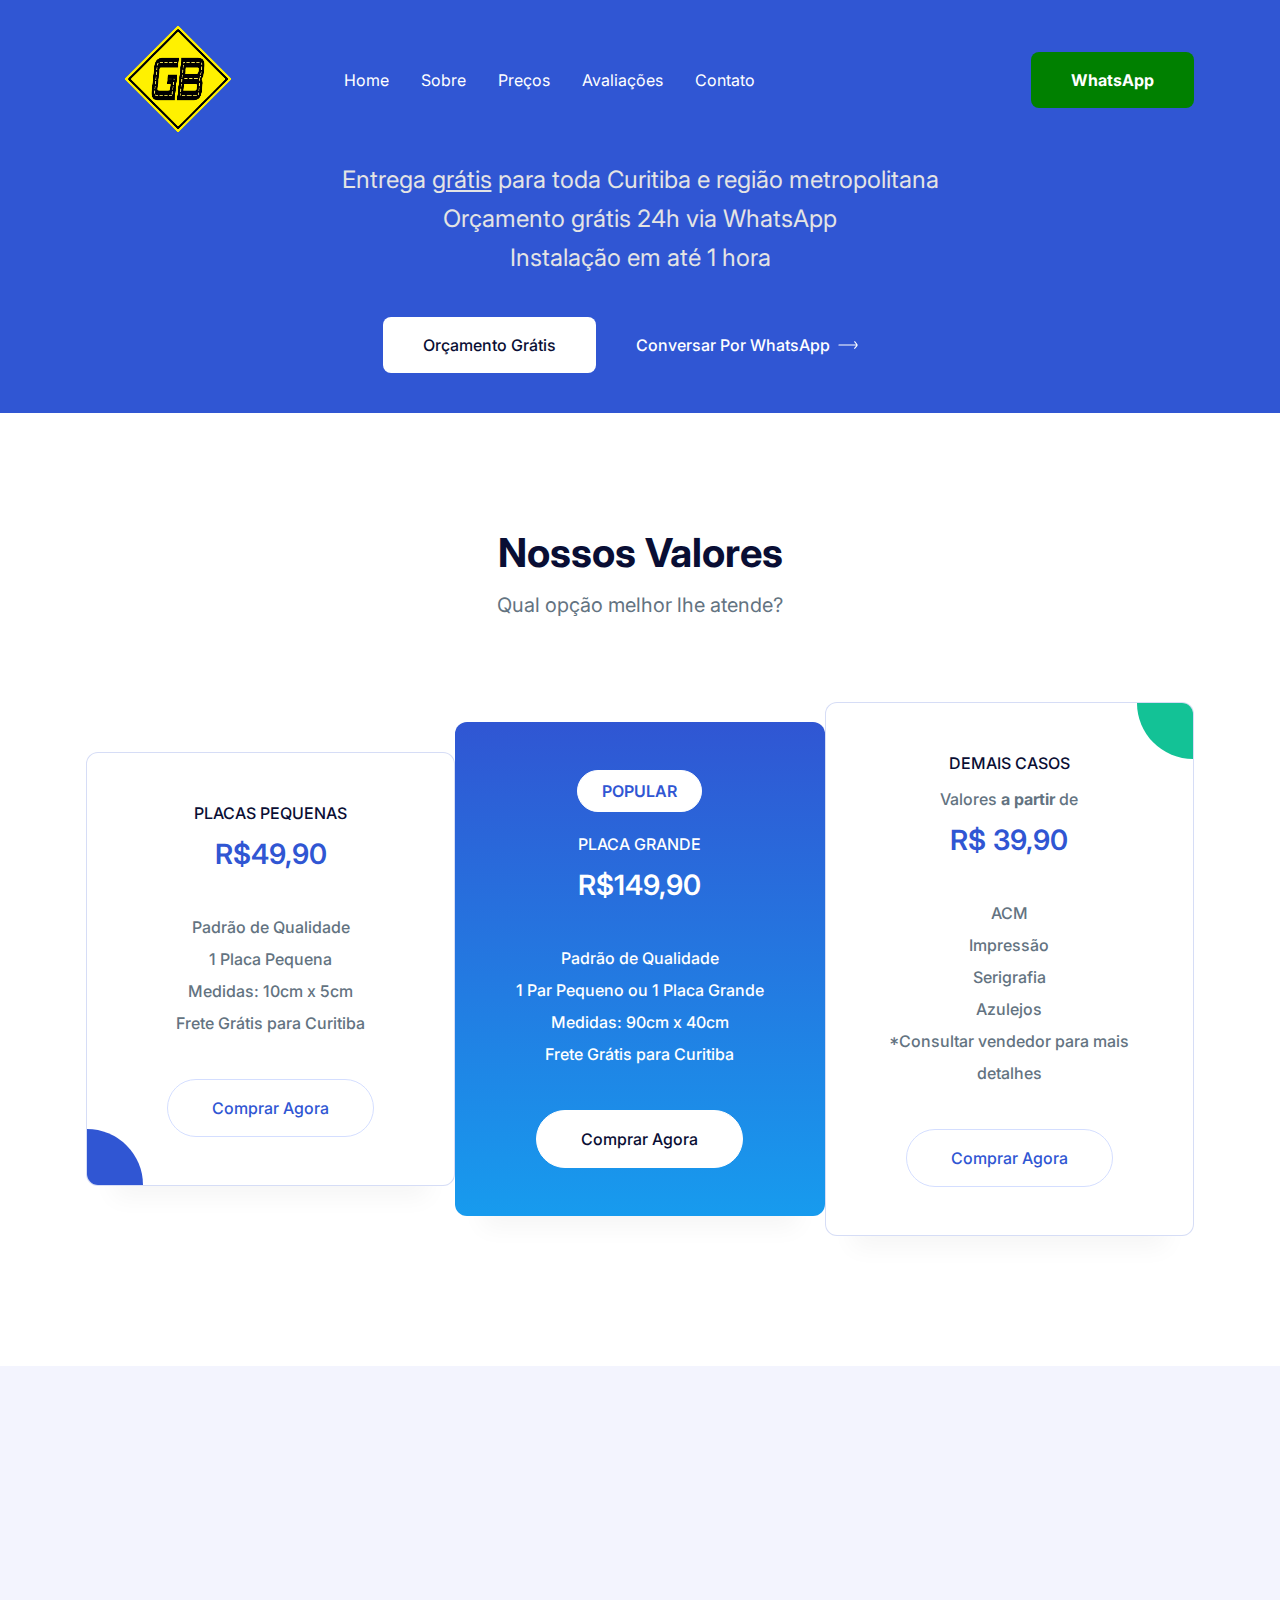
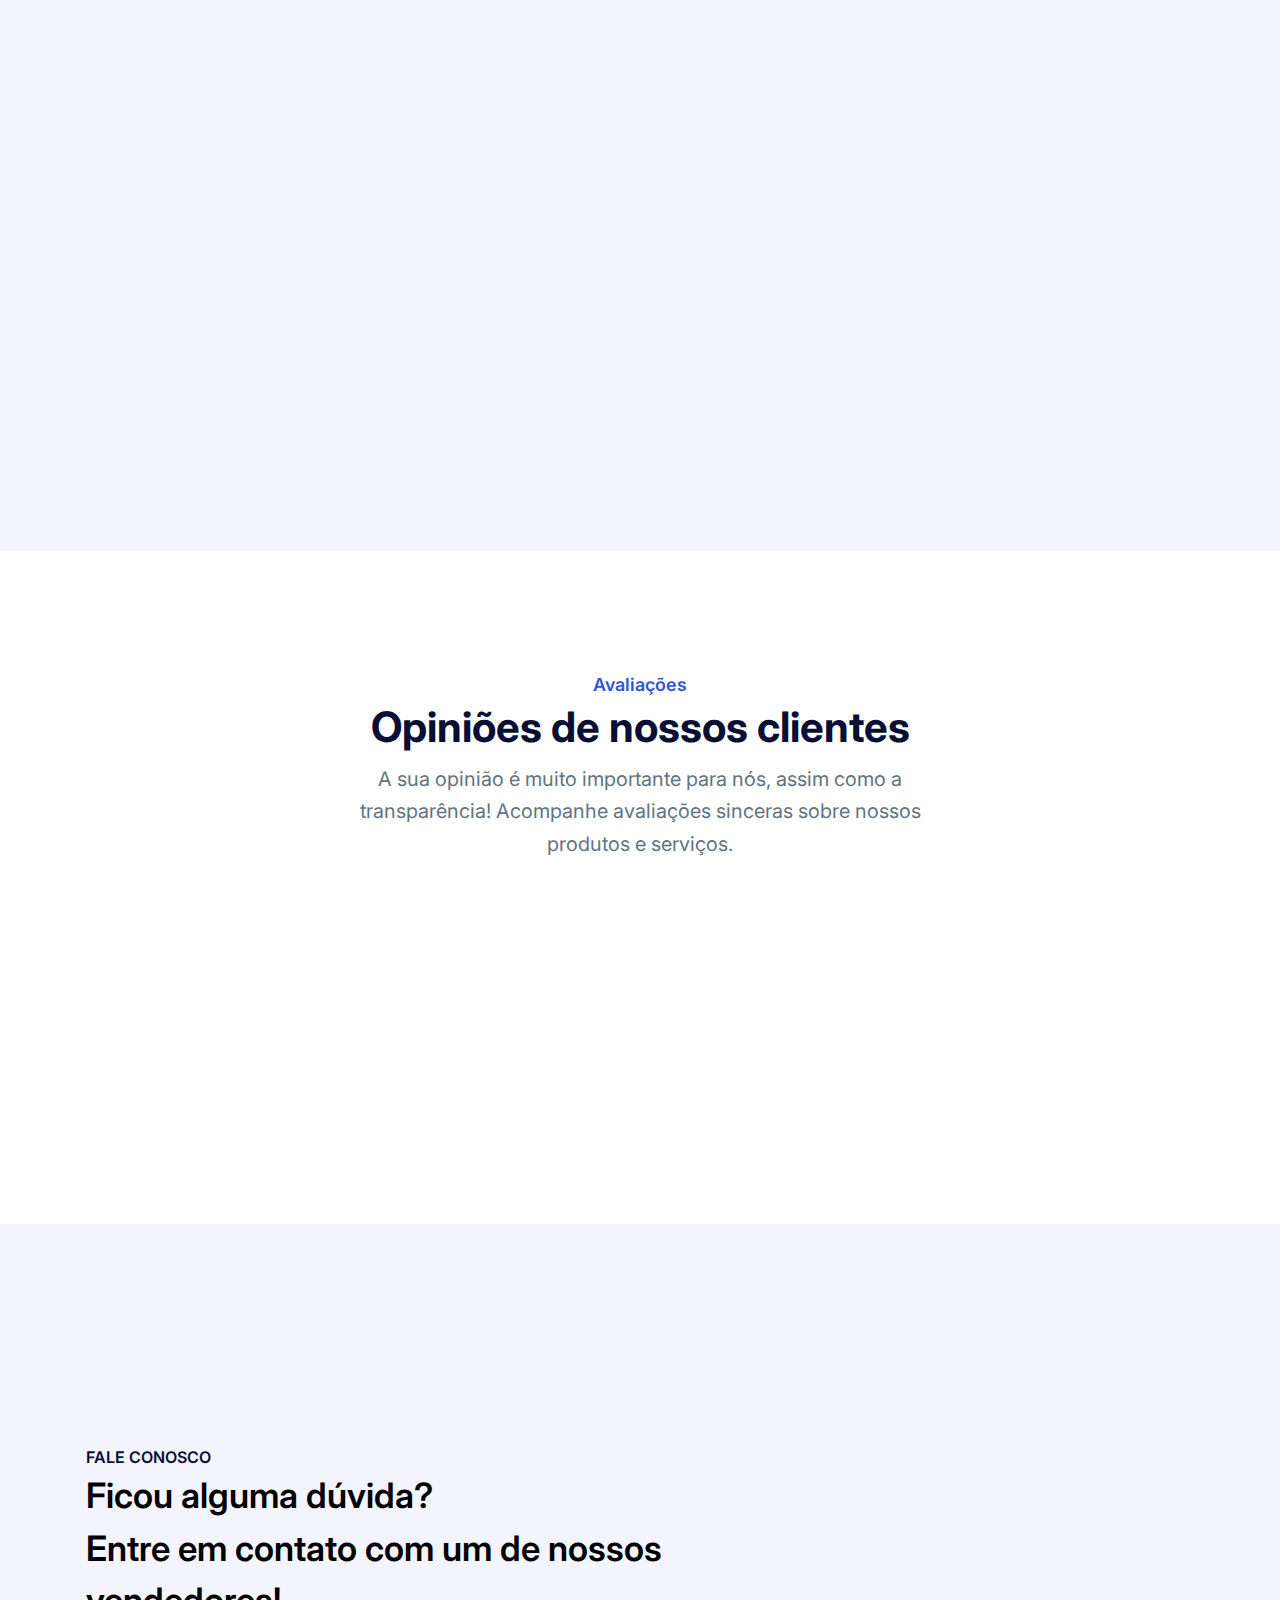
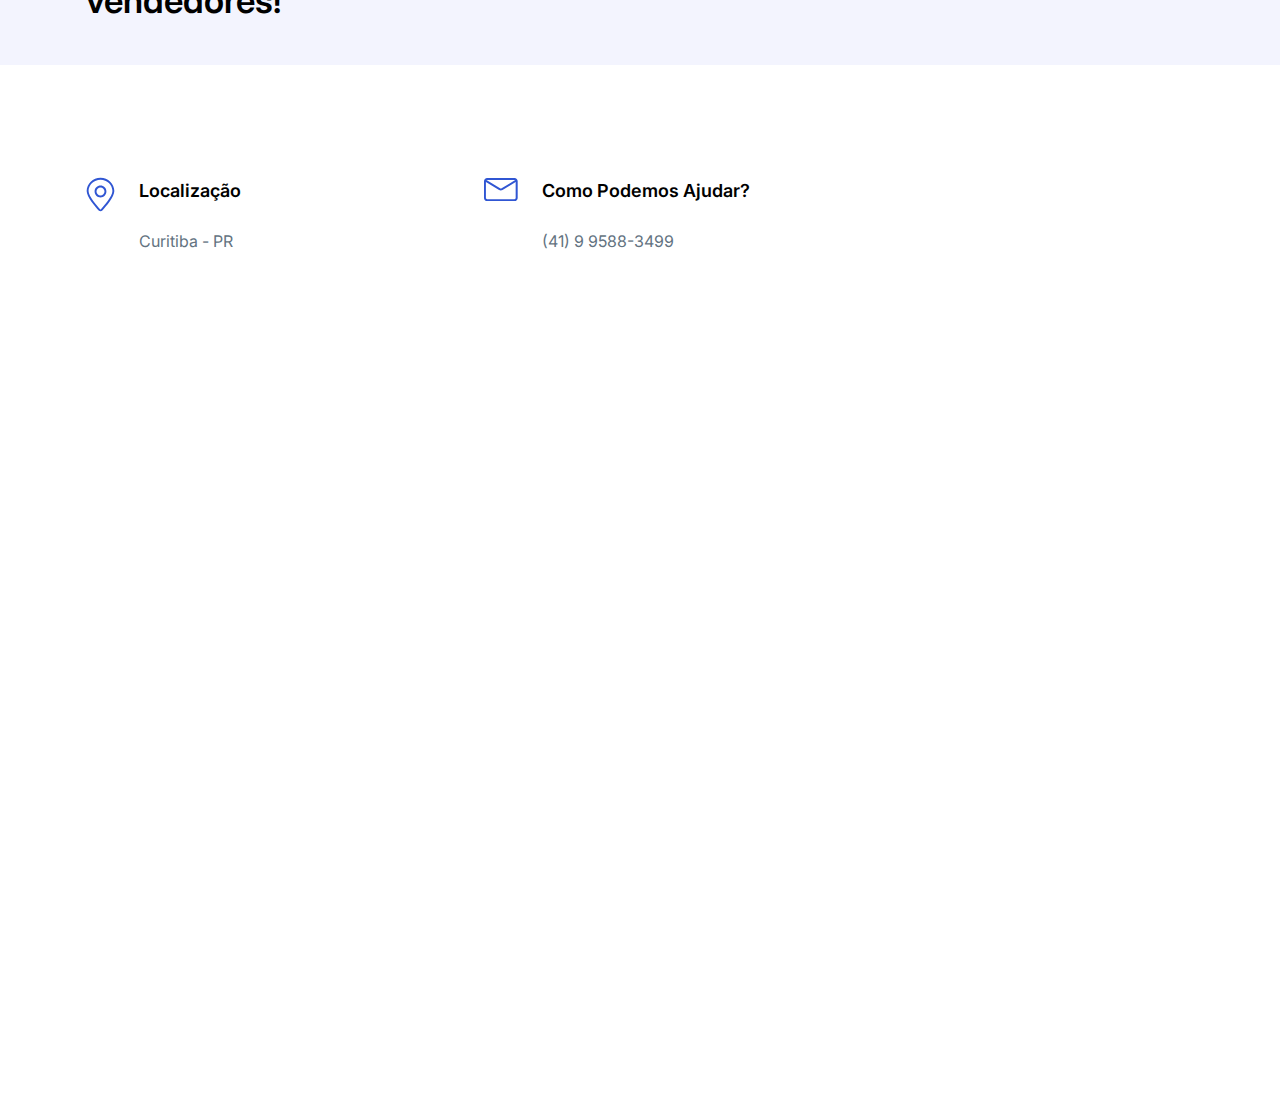
==== commit 2ed85b72: "Update index.html" ====
--- a/index.html
+++ b/index.html
@@ -233,8 +233,6 @@
       id="home"
       class="relative pt-[120px] md:pt-[130px] lg:pt-[160px] bg-primary" 
       style="
-      background-image: url('/assets/images/hero/segurando-placa.webp');
-      background-size: cover;
       "
     >
       <div class="container">
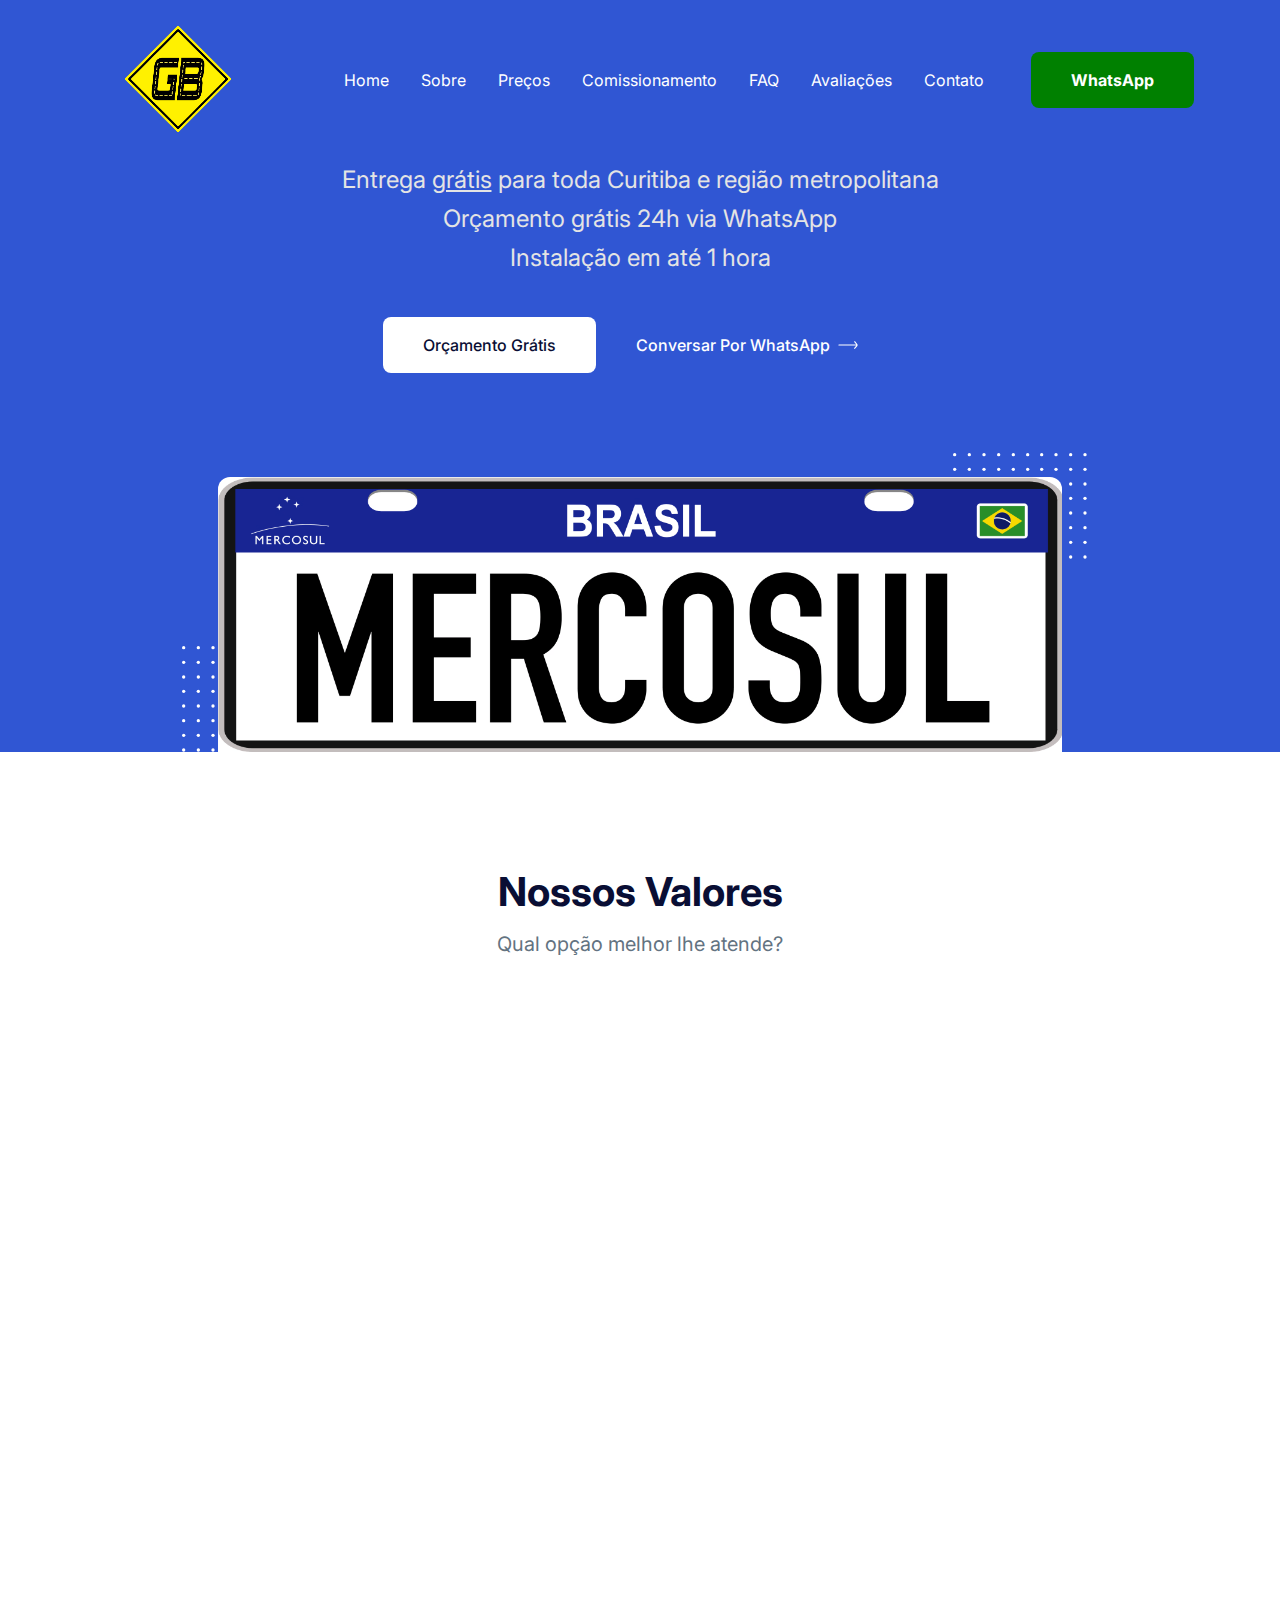
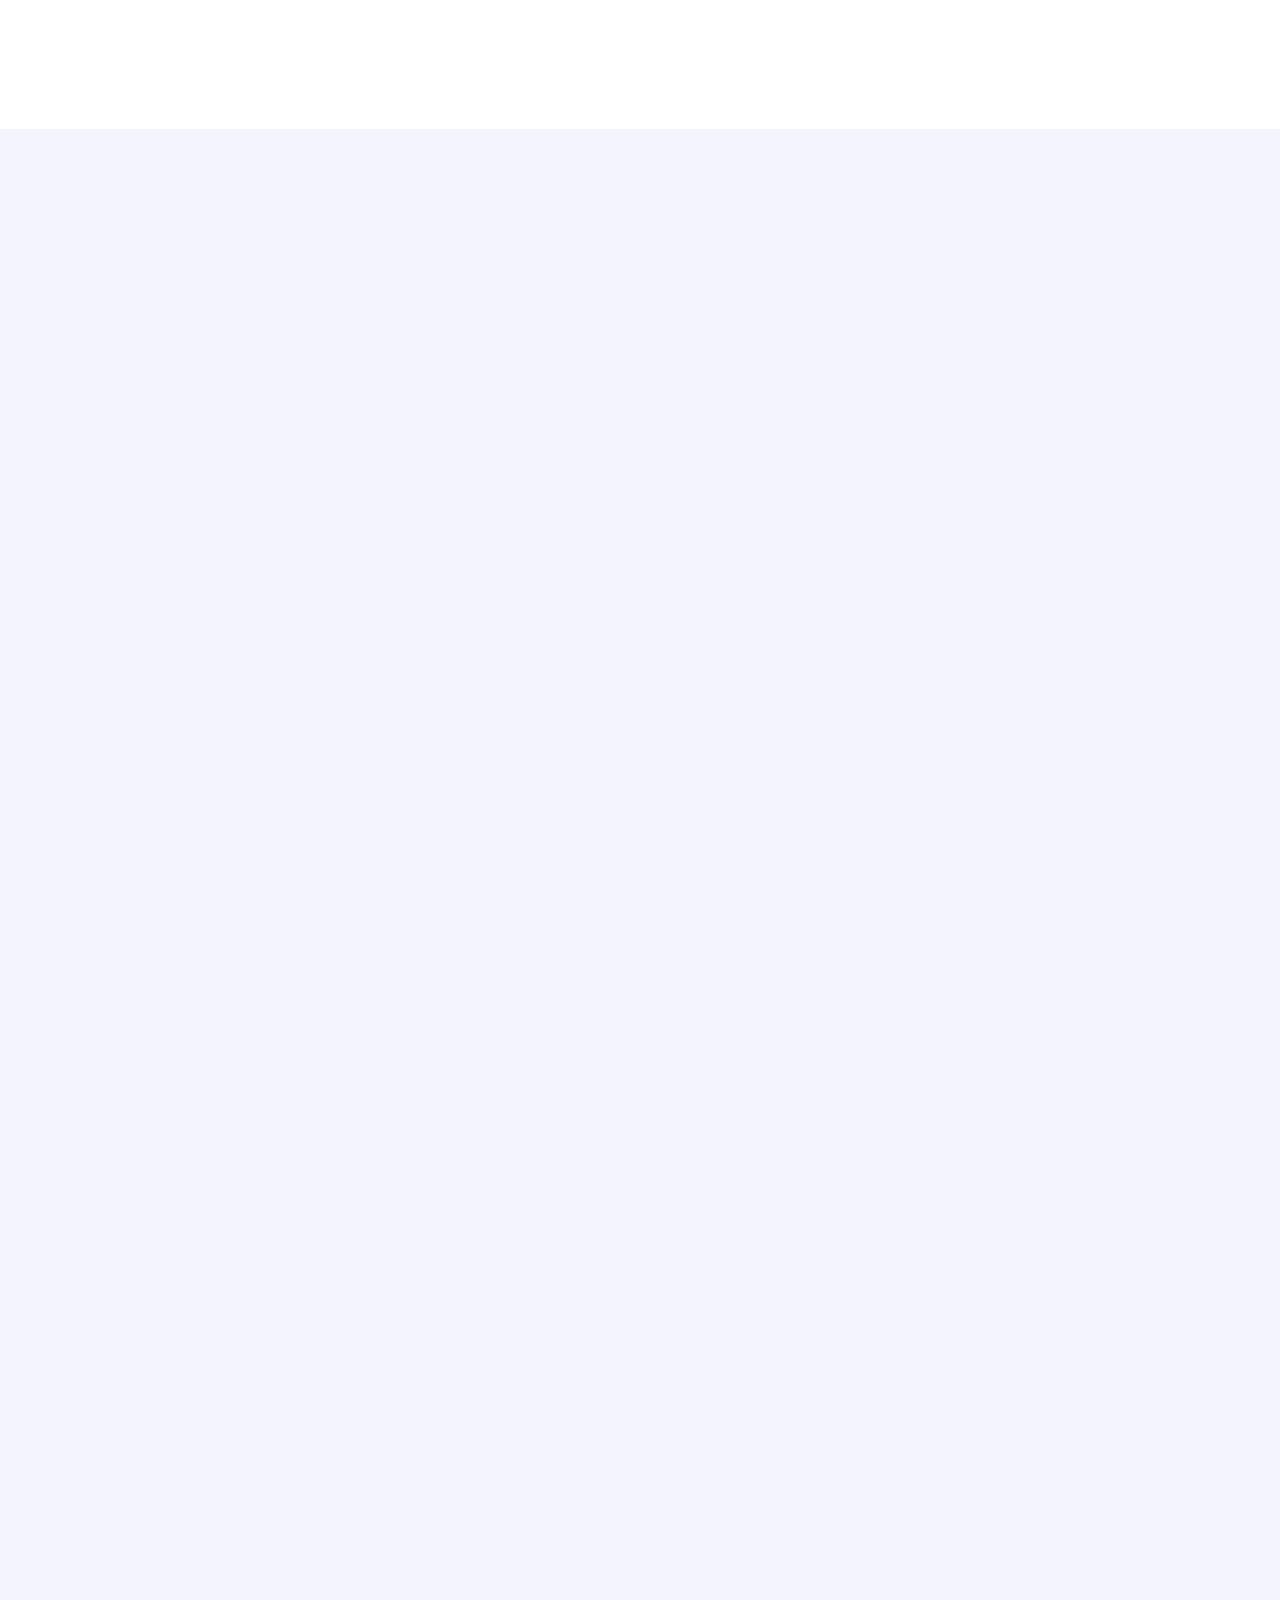
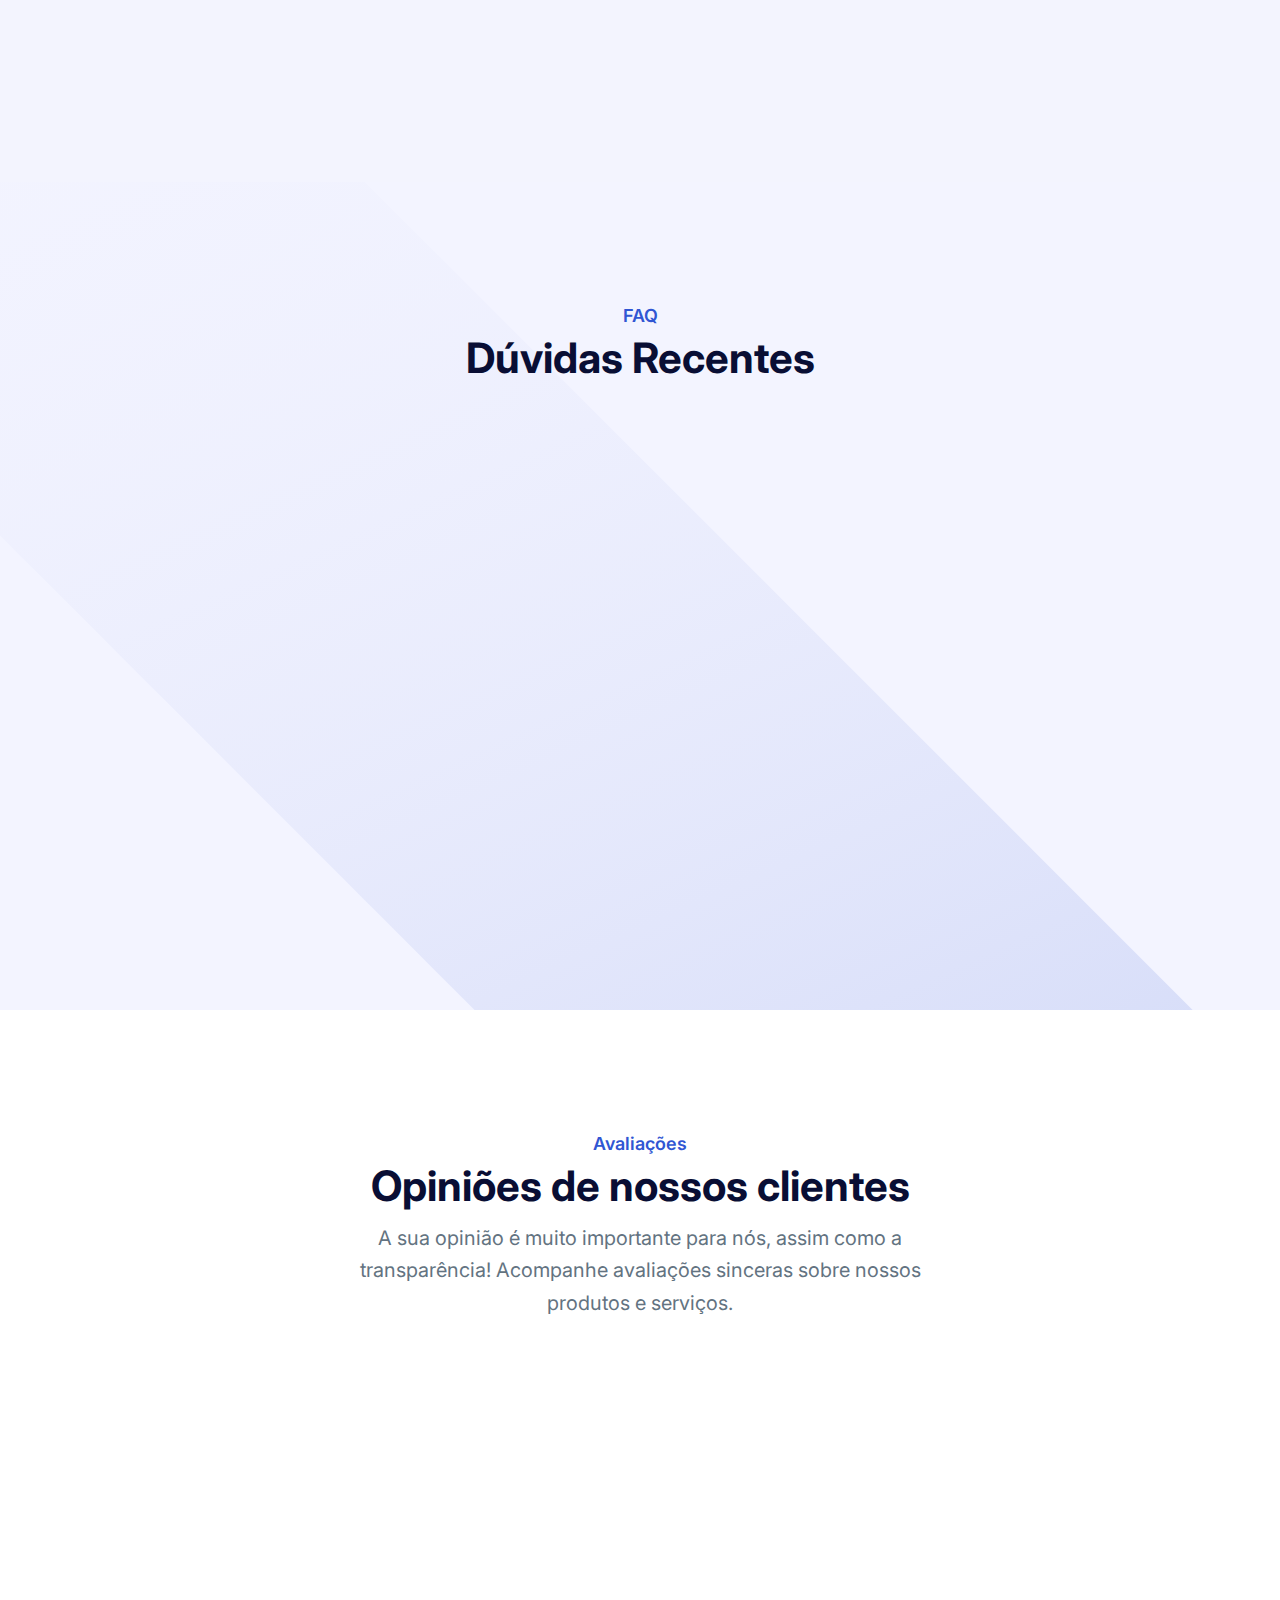
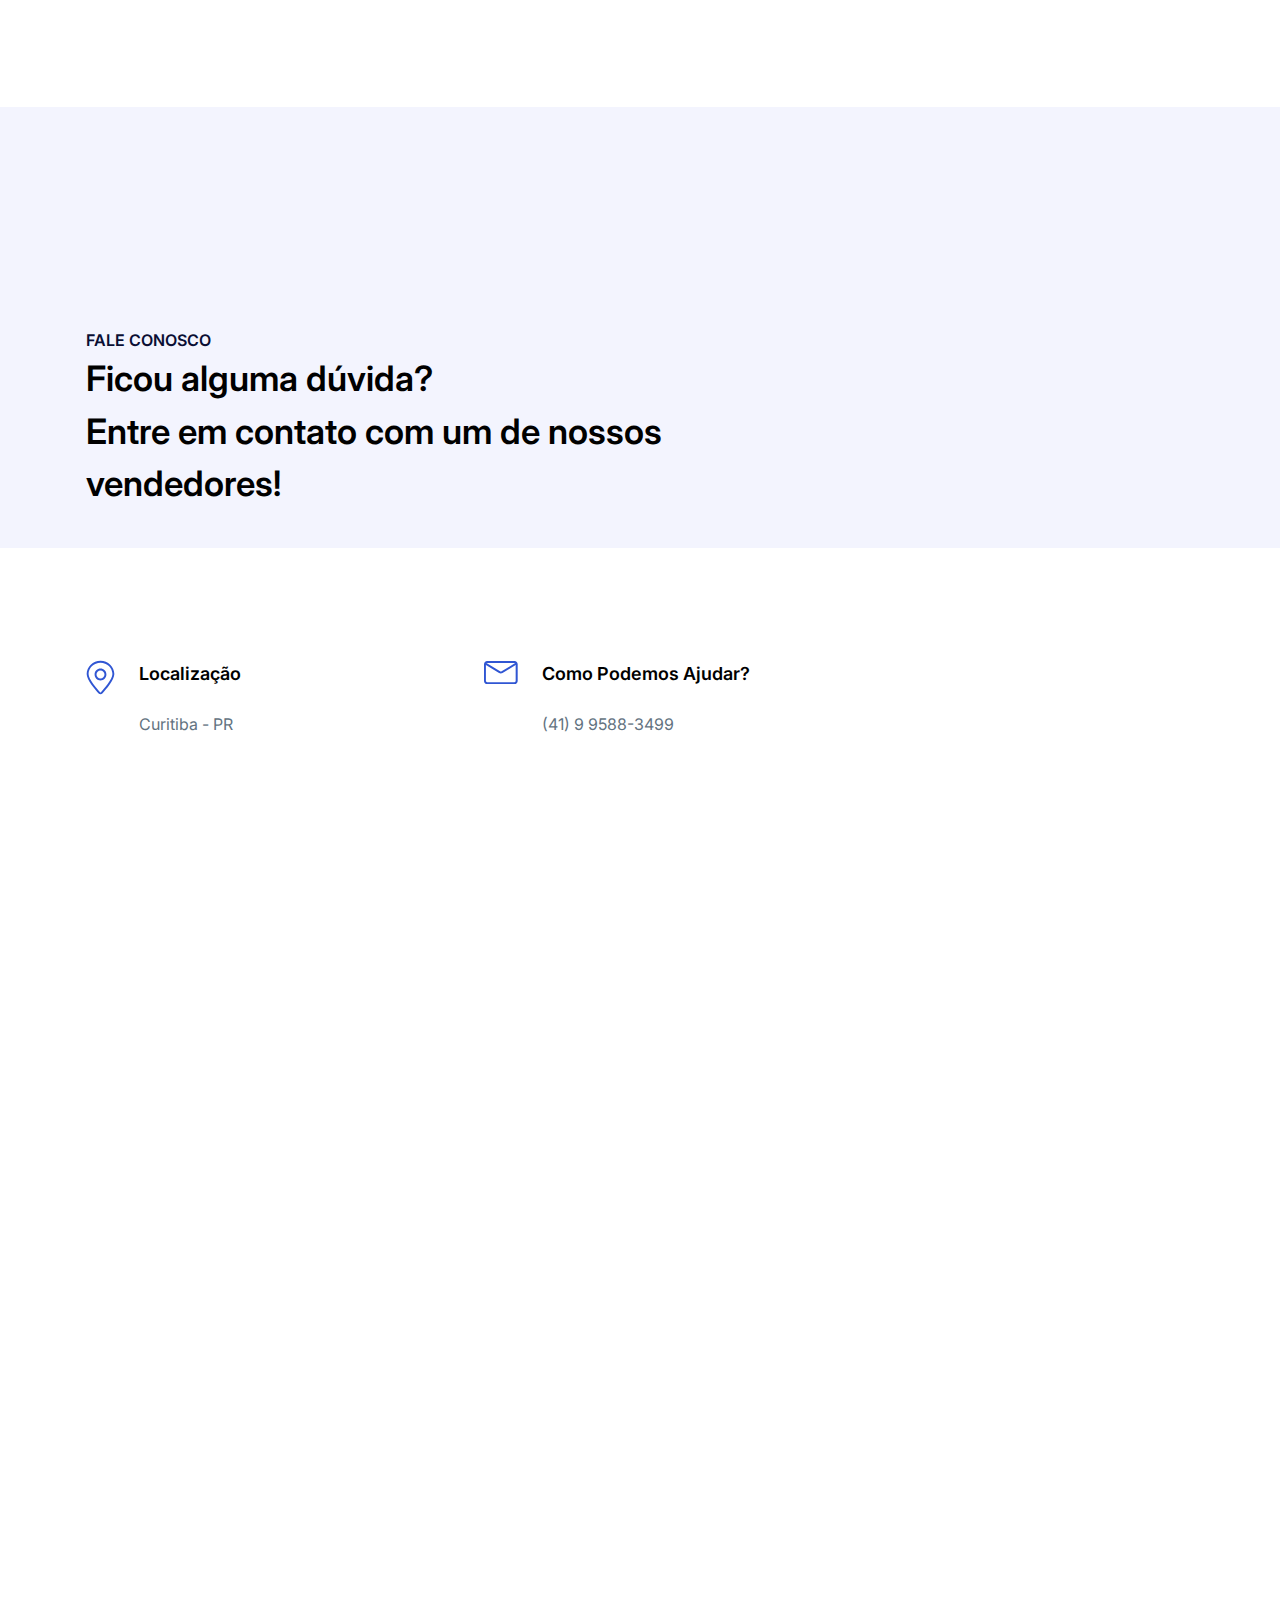
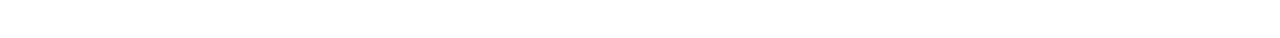
==== commit d77d03d8: "Add files via upload" ====
--- a/index.html
+++ b/index.html
@@ -155,6 +155,48 @@
                    </a>
                  </li>
                  <li class="relative group">
+                  <a
+                    href="#calculator"
+                    class="
+                      ud-menu-scroll
+                      text-base text-dark
+                      lg:text-white
+                      lg:group-hover:opacity-70
+                      lg:group-hover:text-white
+                      group-hover:text-primary
+                      py-2
+                      lg:py-6 lg:inline-flex lg:px-0
+                      flex
+                      mx-8
+                      lg:mr-0 lg:ml-7
+                      xl:ml-12
+                    "
+                  >
+                    Comissionamento
+                  </a>
+                </li>
+                 <li class="relative group">
+                  <a
+                    href="#faq"
+                    class="
+                      ud-menu-scroll
+                      text-base text-dark
+                      lg:text-white
+                      lg:group-hover:opacity-70
+                      lg:group-hover:text-white
+                      group-hover:text-primary
+                      py-2
+                      lg:py-6 lg:inline-flex lg:px-0
+                      flex
+                      mx-8
+                      lg:mr-0 lg:ml-7
+                      xl:ml-12
+                    "
+                  >
+                    FAQ
+                  </a>
+                </li>
+                 <li class="relative group">
                    <a
                      href="#testimonial"
                      class="
@@ -201,7 +243,7 @@
            </div>
            <div class="sm:flex justify-end hidden pr-16 lg:pr-0">
                <a
-               href="https://api.whatsapp.com/send?phone=5541998412008&text=Ol%C3%A1!%20Preciso%20de%20uma%20placa."
+               href="https://api.whatsapp.com/send?phone=5541998412008&text=Ol%C3%A1!%20Preciso%20emplacar%20meu%20ve%C3%ADculo."
                  class= "
                  py-4
                  px-6
@@ -233,6 +275,8 @@
       id="home"
       class="relative pt-[120px] md:pt-[130px] lg:pt-[160px] bg-primary" 
       style="
+      background-image: url('/assets/images/hero/segurando-placa.webp');
+      background-size: cover;
       "
     >
       <div class="container">
@@ -267,7 +311,7 @@
               <ul class="flex flex-wrap items-center justify-center mb-10">
                 <li>
                   <a
-                  href="https://api.whatsapp.com/send?phone=5541998412008&text=Ol%C3%A1!%20Preciso%20de%20uma%20placa%20para%20decorar."
+                  href="https://api.whatsapp.com/send?phone=5541998412008&text=Ol%C3%A1!%20Preciso%20de%20um%20or%C3%A7amento%20de%20placas%20mercosul."
                     class="
                       py-4
                       px-6
@@ -290,7 +334,7 @@
                 </li>
                 <li>
                   <a
-                  href="https://api.whatsapp.com/send?phone=5541998412008&text=Ol%C3%A1!%20Preciso%20de%20uma%20placa."
+                  href="https://api.whatsapp.com/send?phone=5541998412008&text=Ol%C3%A1!%20Preciso%20emplacar%20meu%20ve%C3%ADculo."
                     target="_blank"
                     class="
                       text-base
@@ -323,6 +367,1161 @@
                   </a>
                 </li>
               </ul>
+            </div>
+          </div>
+
+          <div class="w-full px-4">
+            <div
+              class="mx-auto max-w-[845px] relative z-10 wow fadeInUp"
+              data-wow-delay=".25s"
+            >
+              <div class="mt-16">
+                <img
+                  src="assets/images/logo/placa.avif"
+                  alt="Placa Mercosul"
+                  class="max-w-full mx-auto rounded-t-xl rounded-tr-xl"
+                />
+              </div>
+              <div class="absolute z-[-1] bottom-0 -left-9">
+                <svg
+                  width="134"
+                  height="106"
+                  viewBox="0 0 134 106"
+                  fill="none"
+                  xmlns="http://www.w3.org/2000/svg"
+                >
+                  <circle
+                    cx="1.66667"
+                    cy="104"
+                    r="1.66667"
+                    transform="rotate(-90 1.66667 104)"
+                    fill="white"
+                  />
+                  <circle
+                    cx="16.3333"
+                    cy="104"
+                    r="1.66667"
+                    transform="rotate(-90 16.3333 104)"
+                    fill="white"
+                  />
+                  <circle
+                    cx="31"
+                    cy="104"
+                    r="1.66667"
+                    transform="rotate(-90 31 104)"
+                    fill="white"
+                  />
+                  <circle
+                    cx="45.6667"
+                    cy="104"
+                    r="1.66667"
+                    transform="rotate(-90 45.6667 104)"
+                    fill="white"
+                  />
+                  <circle
+                    cx="60.3333"
+                    cy="104"
+                    r="1.66667"
+                    transform="rotate(-90 60.3333 104)"
+                    fill="white"
+                  />
+                  <circle
+                    cx="88.6667"
+                    cy="104"
+                    r="1.66667"
+                    transform="rotate(-90 88.6667 104)"
+                    fill="white"
+                  />
+                  <circle
+                    cx="117.667"
+                    cy="104"
+                    r="1.66667"
+                    transform="rotate(-90 117.667 104)"
+                    fill="white"
+                  />
+                  <circle
+                    cx="74.6667"
+                    cy="104"
+                    r="1.66667"
+                    transform="rotate(-90 74.6667 104)"
+                    fill="white"
+                  />
+                  <circle
+                    cx="103"
+                    cy="104"
+                    r="1.66667"
+                    transform="rotate(-90 103 104)"
+                    fill="white"
+                  />
+                  <circle
+                    cx="132"
+                    cy="104"
+                    r="1.66667"
+                    transform="rotate(-90 132 104)"
+                    fill="white"
+                  />
+                  <circle
+                    cx="1.66667"
+                    cy="89.3333"
+                    r="1.66667"
+                    transform="rotate(-90 1.66667 89.3333)"
+                    fill="white"
+                  />
+                  <circle
+                    cx="16.3333"
+                    cy="89.3333"
+                    r="1.66667"
+                    transform="rotate(-90 16.3333 89.3333)"
+                    fill="white"
+                  />
+                  <circle
+                    cx="31"
+                    cy="89.3333"
+                    r="1.66667"
+                    transform="rotate(-90 31 89.3333)"
+                    fill="white"
+                  />
+                  <circle
+                    cx="45.6667"
+                    cy="89.3333"
+                    r="1.66667"
+                    transform="rotate(-90 45.6667 89.3333)"
+                    fill="white"
+                  />
+                  <circle
+                    cx="60.3333"
+                    cy="89.3338"
+                    r="1.66667"
+                    transform="rotate(-90 60.3333 89.3338)"
+                    fill="white"
+                  />
+                  <circle
+                    cx="88.6667"
+                    cy="89.3338"
+                    r="1.66667"
+                    transform="rotate(-90 88.6667 89.3338)"
+                    fill="white"
+                  />
+                  <circle
+                    cx="117.667"
+                    cy="89.3338"
+                    r="1.66667"
+                    transform="rotate(-90 117.667 89.3338)"
+                    fill="white"
+                  />
+                  <circle
+                    cx="74.6667"
+                    cy="89.3338"
+                    r="1.66667"
+                    transform="rotate(-90 74.6667 89.3338)"
+                    fill="white"
+                  />
+                  <circle
+                    cx="103"
+                    cy="89.3338"
+                    r="1.66667"
+                    transform="rotate(-90 103 89.3338)"
+                    fill="white"
+                  />
+                  <circle
+                    cx="132"
+                    cy="89.3338"
+                    r="1.66667"
+                    transform="rotate(-90 132 89.3338)"
+                    fill="white"
+                  />
+                  <circle
+                    cx="1.66667"
+                    cy="74.6673"
+                    r="1.66667"
+                    transform="rotate(-90 1.66667 74.6673)"
+                    fill="white"
+                  />
+                  <circle
+                    cx="1.66667"
+                    cy="31.0003"
+                    r="1.66667"
+                    transform="rotate(-90 1.66667 31.0003)"
+                    fill="white"
+                  />
+                  <circle
+                    cx="16.3333"
+                    cy="74.6668"
+                    r="1.66667"
+                    transform="rotate(-90 16.3333 74.6668)"
+                    fill="white"
+                  />
+                  <circle
+                    cx="16.3333"
+                    cy="31.0003"
+                    r="1.66667"
+                    transform="rotate(-90 16.3333 31.0003)"
+                    fill="white"
+                  />
+                  <circle
+                    cx="31"
+                    cy="74.6668"
+                    r="1.66667"
+                    transform="rotate(-90 31 74.6668)"
+                    fill="white"
+                  />
+                  <circle
+                    cx="31"
+                    cy="31.0003"
+                    r="1.66667"
+                    transform="rotate(-90 31 31.0003)"
+                    fill="white"
+                  />
+                  <circle
+                    cx="45.6667"
+                    cy="74.6668"
+                    r="1.66667"
+                    transform="rotate(-90 45.6667 74.6668)"
+                    fill="white"
+                  />
+                  <circle
+                    cx="45.6667"
+                    cy="31.0003"
+                    r="1.66667"
+                    transform="rotate(-90 45.6667 31.0003)"
+                    fill="white"
+                  />
+                  <circle
+                    cx="60.3333"
+                    cy="74.6668"
+                    r="1.66667"
+                    transform="rotate(-90 60.3333 74.6668)"
+                    fill="white"
+                  />
+                  <circle
+                    cx="60.3333"
+                    cy="31.0001"
+                    r="1.66667"
+                    transform="rotate(-90 60.3333 31.0001)"
+                    fill="white"
+                  />
+                  <circle
+                    cx="88.6667"
+                    cy="74.6668"
+                    r="1.66667"
+                    transform="rotate(-90 88.6667 74.6668)"
+                    fill="white"
+                  />
+                  <circle
+                    cx="88.6667"
+                    cy="31.0001"
+                    r="1.66667"
+                    transform="rotate(-90 88.6667 31.0001)"
+                    fill="white"
+                  />
+                  <circle
+                    cx="117.667"
+                    cy="74.6668"
+                    r="1.66667"
+                    transform="rotate(-90 117.667 74.6668)"
+                    fill="white"
+                  />
+                  <circle
+                    cx="117.667"
+                    cy="31.0001"
+                    r="1.66667"
+                    transform="rotate(-90 117.667 31.0001)"
+                    fill="white"
+                  />
+                  <circle
+                    cx="74.6667"
+                    cy="74.6668"
+                    r="1.66667"
+                    transform="rotate(-90 74.6667 74.6668)"
+                    fill="white"
+                  />
+                  <circle
+                    cx="74.6667"
+                    cy="31.0001"
+                    r="1.66667"
+                    transform="rotate(-90 74.6667 31.0001)"
+                    fill="white"
+                  />
+                  <circle
+                    cx="103"
+                    cy="74.6668"
+                    r="1.66667"
+                    transform="rotate(-90 103 74.6668)"
+                    fill="white"
+                  />
+                  <circle
+                    cx="103"
+                    cy="31.0001"
+                    r="1.66667"
+                    transform="rotate(-90 103 31.0001)"
+                    fill="white"
+                  />
+                  <circle
+                    cx="132"
+                    cy="74.6668"
+                    r="1.66667"
+                    transform="rotate(-90 132 74.6668)"
+                    fill="white"
+                  />
+                  <circle
+                    cx="132"
+                    cy="31.0001"
+                    r="1.66667"
+                    transform="rotate(-90 132 31.0001)"
+                    fill="white"
+                  />
+                  <circle
+                    cx="1.66667"
+                    cy="60.0003"
+                    r="1.66667"
+                    transform="rotate(-90 1.66667 60.0003)"
+                    fill="white"
+                  />
+                  <circle
+                    cx="1.66667"
+                    cy="16.3336"
+                    r="1.66667"
+                    transform="rotate(-90 1.66667 16.3336)"
+                    fill="white"
+                  />
+                  <circle
+                    cx="16.3333"
+                    cy="60.0003"
+                    r="1.66667"
+                    transform="rotate(-90 16.3333 60.0003)"
+                    fill="white"
+                  />
+                  <circle
+                    cx="16.3333"
+                    cy="16.3336"
+                    r="1.66667"
+                    transform="rotate(-90 16.3333 16.3336)"
+                    fill="white"
+                  />
+                  <circle
+                    cx="31"
+                    cy="60.0003"
+                    r="1.66667"
+                    transform="rotate(-90 31 60.0003)"
+                    fill="white"
+                  />
+                  <circle
+                    cx="31"
+                    cy="16.3336"
+                    r="1.66667"
+                    transform="rotate(-90 31 16.3336)"
+                    fill="white"
+                  />
+                  <circle
+                    cx="45.6667"
+                    cy="60.0003"
+                    r="1.66667"
+                    transform="rotate(-90 45.6667 60.0003)"
+                    fill="white"
+                  />
+                  <circle
+                    cx="45.6667"
+                    cy="16.3336"
+                    r="1.66667"
+                    transform="rotate(-90 45.6667 16.3336)"
+                    fill="white"
+                  />
+                  <circle
+                    cx="60.3333"
+                    cy="60.0003"
+                    r="1.66667"
+                    transform="rotate(-90 60.3333 60.0003)"
+                    fill="white"
+                  />
+                  <circle
+                    cx="60.3333"
+                    cy="16.3336"
+                    r="1.66667"
+                    transform="rotate(-90 60.3333 16.3336)"
+                    fill="white"
+                  />
+                  <circle
+                    cx="88.6667"
+                    cy="60.0003"
+                    r="1.66667"
+                    transform="rotate(-90 88.6667 60.0003)"
+                    fill="white"
+                  />
+                  <circle
+                    cx="88.6667"
+                    cy="16.3336"
+                    r="1.66667"
+                    transform="rotate(-90 88.6667 16.3336)"
+                    fill="white"
+                  />
+                  <circle
+                    cx="117.667"
+                    cy="60.0003"
+                    r="1.66667"
+                    transform="rotate(-90 117.667 60.0003)"
+                    fill="white"
+                  />
+                  <circle
+                    cx="117.667"
+                    cy="16.3336"
+                    r="1.66667"
+                    transform="rotate(-90 117.667 16.3336)"
+                    fill="white"
+                  />
+                  <circle
+                    cx="74.6667"
+                    cy="60.0003"
+                    r="1.66667"
+                    transform="rotate(-90 74.6667 60.0003)"
+                    fill="white"
+                  />
+                  <circle
+                    cx="74.6667"
+                    cy="16.3336"
+                    r="1.66667"
+                    transform="rotate(-90 74.6667 16.3336)"
+                    fill="white"
+                  />
+                  <circle
+                    cx="103"
+                    cy="60.0003"
+                    r="1.66667"
+                    transform="rotate(-90 103 60.0003)"
+                    fill="white"
+                  />
+                  <circle
+                    cx="103"
+                    cy="16.3336"
+                    r="1.66667"
+                    transform="rotate(-90 103 16.3336)"
+                    fill="white"
+                  />
+                  <circle
+                    cx="132"
+                    cy="60.0003"
+                    r="1.66667"
+                    transform="rotate(-90 132 60.0003)"
+                    fill="white"
+                  />
+                  <circle
+                    cx="132"
+                    cy="16.3336"
+                    r="1.66667"
+                    transform="rotate(-90 132 16.3336)"
+                    fill="white"
+                  />
+                  <circle
+                    cx="1.66667"
+                    cy="45.3336"
+                    r="1.66667"
+                    transform="rotate(-90 1.66667 45.3336)"
+                    fill="white"
+                  />
+                  <circle
+                    cx="1.66667"
+                    cy="1.66683"
+                    r="1.66667"
+                    transform="rotate(-90 1.66667 1.66683)"
+                    fill="white"
+                  />
+                  <circle
+                    cx="16.3333"
+                    cy="45.3336"
+                    r="1.66667"
+                    transform="rotate(-90 16.3333 45.3336)"
+                    fill="white"
+                  />
+                  <circle
+                    cx="16.3333"
+                    cy="1.66683"
+                    r="1.66667"
+                    transform="rotate(-90 16.3333 1.66683)"
+                    fill="white"
+                  />
+                  <circle
+                    cx="31"
+                    cy="45.3336"
+                    r="1.66667"
+                    transform="rotate(-90 31 45.3336)"
+                    fill="white"
+                  />
+                  <circle
+                    cx="31"
+                    cy="1.66683"
+                    r="1.66667"
+                    transform="rotate(-90 31 1.66683)"
+                    fill="white"
+                  />
+                  <circle
+                    cx="45.6667"
+                    cy="45.3336"
+                    r="1.66667"
+                    transform="rotate(-90 45.6667 45.3336)"
+                    fill="white"
+                  />
+                  <circle
+                    cx="45.6667"
+                    cy="1.66683"
+                    r="1.66667"
+                    transform="rotate(-90 45.6667 1.66683)"
+                    fill="white"
+                  />
+                  <circle
+                    cx="60.3333"
+                    cy="45.3338"
+                    r="1.66667"
+                    transform="rotate(-90 60.3333 45.3338)"
+                    fill="white"
+                  />
+                  <circle
+                    cx="60.3333"
+                    cy="1.66707"
+                    r="1.66667"
+                    transform="rotate(-90 60.3333 1.66707)"
+                    fill="white"
+                  />
+                  <circle
+                    cx="88.6667"
+                    cy="45.3338"
+                    r="1.66667"
+                    transform="rotate(-90 88.6667 45.3338)"
+                    fill="white"
+                  />
+                  <circle
+                    cx="88.6667"
+                    cy="1.66707"
+                    r="1.66667"
+                    transform="rotate(-90 88.6667 1.66707)"
+                    fill="white"
+                  />
+                  <circle
+                    cx="117.667"
+                    cy="45.3338"
+                    r="1.66667"
+                    transform="rotate(-90 117.667 45.3338)"
+                    fill="white"
+                  />
+                  <circle
+                    cx="117.667"
+                    cy="1.66707"
+                    r="1.66667"
+                    transform="rotate(-90 117.667 1.66707)"
+                    fill="white"
+                  />
+                  <circle
+                    cx="74.6667"
+                    cy="45.3338"
+                    r="1.66667"
+                    transform="rotate(-90 74.6667 45.3338)"
+                    fill="white"
+                  />
+                  <circle
+                    cx="74.6667"
+                    cy="1.66707"
+                    r="1.66667"
+                    transform="rotate(-90 74.6667 1.66707)"
+                    fill="white"
+                  />
+                  <circle
+                    cx="103"
+                    cy="45.3338"
+                    r="1.66667"
+                    transform="rotate(-90 103 45.3338)"
+                    fill="white"
+                  />
+                  <circle
+                    cx="103"
+                    cy="1.66707"
+                    r="1.66667"
+                    transform="rotate(-90 103 1.66707)"
+                    fill="white"
+                  />
+                  <circle
+                    cx="132"
+                    cy="45.3338"
+                    r="1.66667"
+                    transform="rotate(-90 132 45.3338)"
+                    fill="white"
+                  />
+                  <circle
+                    cx="132"
+                    cy="1.66707"
+                    r="1.66667"
+                    transform="rotate(-90 132 1.66707)"
+                    fill="white"
+                  />
+                </svg>
+              </div>
+              <div class="absolute z-[-1] -top-6 -right-6">
+                <svg
+                  width="134"
+                  height="106"
+                  viewBox="0 0 134 106"
+                  fill="none"
+                  xmlns="http://www.w3.org/2000/svg"
+                >
+                  <circle
+                    cx="1.66667"
+                    cy="104"
+                    r="1.66667"
+                    transform="rotate(-90 1.66667 104)"
+                    fill="white"
+                  />
+                  <circle
+                    cx="16.3333"
+                    cy="104"
+                    r="1.66667"
+                    transform="rotate(-90 16.3333 104)"
+                    fill="white"
+                  />
+                  <circle
+                    cx="31"
+                    cy="104"
+                    r="1.66667"
+                    transform="rotate(-90 31 104)"
+                    fill="white"
+                  />
+                  <circle
+                    cx="45.6667"
+                    cy="104"
+                    r="1.66667"
+                    transform="rotate(-90 45.6667 104)"
+                    fill="white"
+                  />
+                  <circle
+                    cx="60.3333"
+                    cy="104"
+                    r="1.66667"
+                    transform="rotate(-90 60.3333 104)"
+                    fill="white"
+                  />
+                  <circle
+                    cx="88.6667"
+                    cy="104"
+                    r="1.66667"
+                    transform="rotate(-90 88.6667 104)"
+                    fill="white"
+                  />
+                  <circle
+                    cx="117.667"
+                    cy="104"
+                    r="1.66667"
+                    transform="rotate(-90 117.667 104)"
+                    fill="white"
+                  />
+                  <circle
+                    cx="74.6667"
+                    cy="104"
+                    r="1.66667"
+                    transform="rotate(-90 74.6667 104)"
+                    fill="white"
+                  />
+                  <circle
+                    cx="103"
+                    cy="104"
+                    r="1.66667"
+                    transform="rotate(-90 103 104)"
+                    fill="white"
+                  />
+                  <circle
+                    cx="132"
+                    cy="104"
+                    r="1.66667"
+                    transform="rotate(-90 132 104)"
+                    fill="white"
+                  />
+                  <circle
+                    cx="1.66667"
+                    cy="89.3333"
+                    r="1.66667"
+                    transform="rotate(-90 1.66667 89.3333)"
+                    fill="white"
+                  />
+                  <circle
+                    cx="16.3333"
+                    cy="89.3333"
+                    r="1.66667"
+                    transform="rotate(-90 16.3333 89.3333)"
+                    fill="white"
+                  />
+                  <circle
+                    cx="31"
+                    cy="89.3333"
+                    r="1.66667"
+                    transform="rotate(-90 31 89.3333)"
+                    fill="white"
+                  />
+                  <circle
+                    cx="45.6667"
+                    cy="89.3333"
+                    r="1.66667"
+                    transform="rotate(-90 45.6667 89.3333)"
+                    fill="white"
+                  />
+                  <circle
+                    cx="60.3333"
+                    cy="89.3338"
+                    r="1.66667"
+                    transform="rotate(-90 60.3333 89.3338)"
+                    fill="white"
+                  />
+                  <circle
+                    cx="88.6667"
+                    cy="89.3338"
+                    r="1.66667"
+                    transform="rotate(-90 88.6667 89.3338)"
+                    fill="white"
+                  />
+                  <circle
+                    cx="117.667"
+                    cy="89.3338"
+                    r="1.66667"
+                    transform="rotate(-90 117.667 89.3338)"
+                    fill="white"
+                  />
+                  <circle
+                    cx="74.6667"
+                    cy="89.3338"
+                    r="1.66667"
+                    transform="rotate(-90 74.6667 89.3338)"
+                    fill="white"
+                  />
+                  <circle
+                    cx="103"
+                    cy="89.3338"
+                    r="1.66667"
+                    transform="rotate(-90 103 89.3338)"
+                    fill="white"
+                  />
+                  <circle
+                    cx="132"
+                    cy="89.3338"
+                    r="1.66667"
+                    transform="rotate(-90 132 89.3338)"
+                    fill="white"
+                  />
+                  <circle
+                    cx="1.66667"
+                    cy="74.6673"
+                    r="1.66667"
+                    transform="rotate(-90 1.66667 74.6673)"
+                    fill="white"
+                  />
+                  <circle
+                    cx="1.66667"
+                    cy="31.0003"
+                    r="1.66667"
+                    transform="rotate(-90 1.66667 31.0003)"
+                    fill="white"
+                  />
+                  <circle
+                    cx="16.3333"
+                    cy="74.6668"
+                    r="1.66667"
+                    transform="rotate(-90 16.3333 74.6668)"
+                    fill="white"
+                  />
+                  <circle
+                    cx="16.3333"
+                    cy="31.0003"
+                    r="1.66667"
+                    transform="rotate(-90 16.3333 31.0003)"
+                    fill="white"
+                  />
+                  <circle
+                    cx="31"
+                    cy="74.6668"
+                    r="1.66667"
+                    transform="rotate(-90 31 74.6668)"
+                    fill="white"
+                  />
+                  <circle
+                    cx="31"
+                    cy="31.0003"
+                    r="1.66667"
+                    transform="rotate(-90 31 31.0003)"
+                    fill="white"
+                  />
+                  <circle
+                    cx="45.6667"
+                    cy="74.6668"
+                    r="1.66667"
+                    transform="rotate(-90 45.6667 74.6668)"
+                    fill="white"
+                  />
+                  <circle
+                    cx="45.6667"
+                    cy="31.0003"
+                    r="1.66667"
+                    transform="rotate(-90 45.6667 31.0003)"
+                    fill="white"
+                  />
+                  <circle
+                    cx="60.3333"
+                    cy="74.6668"
+                    r="1.66667"
+                    transform="rotate(-90 60.3333 74.6668)"
+                    fill="white"
+                  />
+                  <circle
+                    cx="60.3333"
+                    cy="31.0001"
+                    r="1.66667"
+                    transform="rotate(-90 60.3333 31.0001)"
+                    fill="white"
+                  />
+                  <circle
+                    cx="88.6667"
+                    cy="74.6668"
+                    r="1.66667"
+                    transform="rotate(-90 88.6667 74.6668)"
+                    fill="white"
+                  />
+                  <circle
+                    cx="88.6667"
+                    cy="31.0001"
+                    r="1.66667"
+                    transform="rotate(-90 88.6667 31.0001)"
+                    fill="white"
+                  />
+                  <circle
+                    cx="117.667"
+                    cy="74.6668"
+                    r="1.66667"
+                    transform="rotate(-90 117.667 74.6668)"
+                    fill="white"
+                  />
+                  <circle
+                    cx="117.667"
+                    cy="31.0001"
+                    r="1.66667"
+                    transform="rotate(-90 117.667 31.0001)"
+                    fill="white"
+                  />
+                  <circle
+                    cx="74.6667"
+                    cy="74.6668"
+                    r="1.66667"
+                    transform="rotate(-90 74.6667 74.6668)"
+                    fill="white"
+                  />
+                  <circle
+                    cx="74.6667"
+                    cy="31.0001"
+                    r="1.66667"
+                    transform="rotate(-90 74.6667 31.0001)"
+                    fill="white"
+                  />
+                  <circle
+                    cx="103"
+                    cy="74.6668"
+                    r="1.66667"
+                    transform="rotate(-90 103 74.6668)"
+                    fill="white"
+                  />
+                  <circle
+                    cx="103"
+                    cy="31.0001"
+                    r="1.66667"
+                    transform="rotate(-90 103 31.0001)"
+                    fill="white"
+                  />
+                  <circle
+                    cx="132"
+                    cy="74.6668"
+                    r="1.66667"
+                    transform="rotate(-90 132 74.6668)"
+                    fill="white"
+                  />
+                  <circle
+                    cx="132"
+                    cy="31.0001"
+                    r="1.66667"
+                    transform="rotate(-90 132 31.0001)"
+                    fill="white"
+                  />
+                  <circle
+                    cx="1.66667"
+                    cy="60.0003"
+                    r="1.66667"
+                    transform="rotate(-90 1.66667 60.0003)"
+                    fill="white"
+                  />
+                  <circle
+                    cx="1.66667"
+                    cy="16.3336"
+                    r="1.66667"
+                    transform="rotate(-90 1.66667 16.3336)"
+                    fill="white"
+                  />
+                  <circle
+                    cx="16.3333"
+                    cy="60.0003"
+                    r="1.66667"
+                    transform="rotate(-90 16.3333 60.0003)"
+                    fill="white"
+                  />
+                  <circle
+                    cx="16.3333"
+                    cy="16.3336"
+                    r="1.66667"
+                    transform="rotate(-90 16.3333 16.3336)"
+                    fill="white"
+                  />
+                  <circle
+                    cx="31"
+                    cy="60.0003"
+                    r="1.66667"
+                    transform="rotate(-90 31 60.0003)"
+                    fill="white"
+                  />
+                  <circle
+                    cx="31"
+                    cy="16.3336"
+                    r="1.66667"
+                    transform="rotate(-90 31 16.3336)"
+                    fill="white"
+                  />
+                  <circle
+                    cx="45.6667"
+                    cy="60.0003"
+                    r="1.66667"
+                    transform="rotate(-90 45.6667 60.0003)"
+                    fill="white"
+                  />
+                  <circle
+                    cx="45.6667"
+                    cy="16.3336"
+                    r="1.66667"
+                    transform="rotate(-90 45.6667 16.3336)"
+                    fill="white"
+                  />
+                  <circle
+                    cx="60.3333"
+                    cy="60.0003"
+                    r="1.66667"
+                    transform="rotate(-90 60.3333 60.0003)"
+                    fill="white"
+                  />
+                  <circle
+                    cx="60.3333"
+                    cy="16.3336"
+                    r="1.66667"
+                    transform="rotate(-90 60.3333 16.3336)"
+                    fill="white"
+                  />
+                  <circle
+                    cx="88.6667"
+                    cy="60.0003"
+                    r="1.66667"
+                    transform="rotate(-90 88.6667 60.0003)"
+                    fill="white"
+                  />
+                  <circle
+                    cx="88.6667"
+                    cy="16.3336"
+                    r="1.66667"
+                    transform="rotate(-90 88.6667 16.3336)"
+                    fill="white"
+                  />
+                  <circle
+                    cx="117.667"
+                    cy="60.0003"
+                    r="1.66667"
+                    transform="rotate(-90 117.667 60.0003)"
+                    fill="white"
+                  />
+                  <circle
+                    cx="117.667"
+                    cy="16.3336"
+                    r="1.66667"
+                    transform="rotate(-90 117.667 16.3336)"
+                    fill="white"
+                  />
+                  <circle
+                    cx="74.6667"
+                    cy="60.0003"
+                    r="1.66667"
+                    transform="rotate(-90 74.6667 60.0003)"
+                    fill="white"
+                  />
+                  <circle
+                    cx="74.6667"
+                    cy="16.3336"
+                    r="1.66667"
+                    transform="rotate(-90 74.6667 16.3336)"
+                    fill="white"
+                  />
+                  <circle
+                    cx="103"
+                    cy="60.0003"
+                    r="1.66667"
+                    transform="rotate(-90 103 60.0003)"
+                    fill="white"
+                  />
+                  <circle
+                    cx="103"
+                    cy="16.3336"
+                    r="1.66667"
+                    transform="rotate(-90 103 16.3336)"
+                    fill="white"
+                  />
+                  <circle
+                    cx="132"
+                    cy="60.0003"
+                    r="1.66667"
+                    transform="rotate(-90 132 60.0003)"
+                    fill="white"
+                  />
+                  <circle
+                    cx="132"
+                    cy="16.3336"
+                    r="1.66667"
+                    transform="rotate(-90 132 16.3336)"
+                    fill="white"
+                  />
+                  <circle
+                    cx="1.66667"
+                    cy="45.3336"
+                    r="1.66667"
+                    transform="rotate(-90 1.66667 45.3336)"
+                    fill="white"
+                  />
+                  <circle
+                    cx="1.66667"
+                    cy="1.66683"
+                    r="1.66667"
+                    transform="rotate(-90 1.66667 1.66683)"
+                    fill="white"
+                  />
+                  <circle
+                    cx="16.3333"
+                    cy="45.3336"
+                    r="1.66667"
+                    transform="rotate(-90 16.3333 45.3336)"
+                    fill="white"
+                  />
+                  <circle
+                    cx="16.3333"
+                    cy="1.66683"
+                    r="1.66667"
+                    transform="rotate(-90 16.3333 1.66683)"
+                    fill="white"
+                  />
+                  <circle
+                    cx="31"
+                    cy="45.3336"
+                    r="1.66667"
+                    transform="rotate(-90 31 45.3336)"
+                    fill="white"
+                  />
+                  <circle
+                    cx="31"
+                    cy="1.66683"
+                    r="1.66667"
+                    transform="rotate(-90 31 1.66683)"
+                    fill="white"
+                  />
+                  <circle
+                    cx="45.6667"
+                    cy="45.3336"
+                    r="1.66667"
+                    transform="rotate(-90 45.6667 45.3336)"
+                    fill="white"
+                  />
+                  <circle
+                    cx="45.6667"
+                    cy="1.66683"
+                    r="1.66667"
+                    transform="rotate(-90 45.6667 1.66683)"
+                    fill="white"
+                  />
+                  <circle
+                    cx="60.3333"
+                    cy="45.3338"
+                    r="1.66667"
+                    transform="rotate(-90 60.3333 45.3338)"
+                    fill="white"
+                  />
+                  <circle
+                    cx="60.3333"
+                    cy="1.66707"
+                    r="1.66667"
+                    transform="rotate(-90 60.3333 1.66707)"
+                    fill="white"
+                  />
+                  <circle
+                    cx="88.6667"
+                    cy="45.3338"
+                    r="1.66667"
+                    transform="rotate(-90 88.6667 45.3338)"
+                    fill="white"
+                  />
+                  <circle
+                    cx="88.6667"
+                    cy="1.66707"
+                    r="1.66667"
+                    transform="rotate(-90 88.6667 1.66707)"
+                    fill="white"
+                  />
+                  <circle
+                    cx="117.667"
+                    cy="45.3338"
+                    r="1.66667"
+                    transform="rotate(-90 117.667 45.3338)"
+                    fill="white"
+                  />
+                  <circle
+                    cx="117.667"
+                    cy="1.66707"
+                    r="1.66667"
+                    transform="rotate(-90 117.667 1.66707)"
+                    fill="white"
+                  />
+                  <circle
+                    cx="74.6667"
+                    cy="45.3338"
+                    r="1.66667"
+                    transform="rotate(-90 74.6667 45.3338)"
+                    fill="white"
+                  />
+                  <circle
+                    cx="74.6667"
+                    cy="1.66707"
+                    r="1.66667"
+                    transform="rotate(-90 74.6667 1.66707)"
+                    fill="white"
+                  />
+                  <circle
+                    cx="103"
+                    cy="45.3338"
+                    r="1.66667"
+                    transform="rotate(-90 103 45.3338)"
+                    fill="white"
+                  />
+                  <circle
+                    cx="103"
+                    cy="1.66707"
+                    r="1.66667"
+                    transform="rotate(-90 103 1.66707)"
+                    fill="white"
+                  />
+                  <circle
+                    cx="132"
+                    cy="45.3338"
+                    r="1.66667"
+                    transform="rotate(-90 132 45.3338)"
+                    fill="white"
+                  />
+                  <circle
+                    cx="132"
+                    cy="1.66707"
+                    r="1.66667"
+                    transform="rotate(-90 132 1.66707)"
+                    fill="white"
+                  />
+                </svg>
+              </div>
             </div>
           </div>
         </div>
@@ -399,14 +1598,14 @@
               data-wow-delay=".15s
               "
             >
-              
+              <img class="center" src="/assets/images/placa-moto.png" alt="Placa Mercosul Carro">
               <span
                 class="text-dark font-medium text-base uppercase block mb-2"
               >
-                Placas pequenas
+                EMPLACAMENTO MOTO
               </span>
               <h2 class="font-semibold text-primary mb-9 text-[28px]">
-                R$49,90
+                R$99,90
               </h2>
 
               <div class="mb-10">
@@ -419,9 +1618,9 @@
                     mb-1
                   "
                 >
-                  Padrão de Qualidade <br>
-                  1 Placa Pequena <br>
-                  Medidas: 10cm x 5cm <br>
+                  Padrão Mercosul <br>
+                  1 Placa Traseira Moto <br>
+                  Medidas: 17cm x 20cm <br>
                   Frete Grátis para Curitiba <br>
                 </p>
               </div>
@@ -505,12 +1704,12 @@
               >
                 POPULAR
               </span>
-
-
+              <img src="/assets/images/hero/hero-image.webp" alt="Placa Mercosul Moto">
+              <br>
               <span
                 class="text-white font-medium text-base uppercase block mb-2"
               >
-                Placa Grande
+                EMPLACAMENTO CARRO
               </span>
               <h2 class="font-semibold text-white mb-9 text-[28px]">
                 R$149,90
@@ -526,15 +1725,15 @@
                     mb-1
                   "
                 >
-                  Padrão de Qualidade <br>
-                  1 Par Pequeno ou 1 Placa Grande <br>
-                  Medidas: 90cm x 40cm <br>
+                  Padrão Mercosul <br>
+                  1 Par de Placas para Carro <br>
+                  Medidas: 13cm x 40cm <br>
                   Frete Grátis para Curitiba <br>
                 </p>
               </div>
               <div class="w-full">
                 <a
-                  href="https://api.whatsapp.com/send?phone=554198412008&text=Ol%C3%A1!%20Preciso%20de%20uma%20placa."
+                  href="https://api.whatsapp.com/send?phone=554198412008&text=Ol%C3%A1!%20Preciso%20emplacar%20meu%20autom%C3%B3vel.%20O%20valor%20promocional%20de%20R%24149%2C90%20est%C3%A1%20v%C3%A1lido%3F"
                   class="
                     inline-block
                     text-base
@@ -580,11 +1779,11 @@
               data-wow-delay=".15s
               "
             >
-              
+              <img src="/assets/images/hero/hero-image.webp" alt="Placa Mercosul Moto">
               <span
                 class="text-dark font-medium text-base uppercase block mb-2"
               >
-                Demais Casos
+                DEMAIS CASOS
               </span>
               <p
                   class="
@@ -595,9 +1794,9 @@
                     mb-1
                   "
                 >
-                  Valores <b> a partir </b> de
+                  Valores <b> a partir </b> de R$129,90
               <h2 class="font-semibold text-primary mb-9 text-[28px]">
-                R$ 39,90
+                R$ 129,90
               </h2>
 
               <div class="mb-10">
@@ -610,16 +1809,16 @@
                     mb-1
                   "
                 >
-                  ACM <br>
-                  Impressão <br>
-                  Serigrafia <br>
-                  Azulejos <br>
+                  Carretinha <br>
+                  Trans Bike <br>
+                  Placa Avulsa <br>
+                  Placa Extravio <br>
                   *Consultar vendedor para mais detalhes
                 </p>
               </div>
               <div class="w-full">
                 <a
-                  href="https://api.whatsapp.com/send?phone=5541998412008&text=Ol%C3%A1!%20Preciso%20de%20uma%20placa%20pequena."
+                  href="https://api.whatsapp.com/send?phone=5541998412008&text=Ol%C3%A1!%20Preciso%20de%20um%20or%C3%A7amento%20de%20placas%20mercosul."
                   class="
                     inline-block
                     text-base
@@ -661,6 +1860,347 @@
       </div>
     </section>
     <!-- ====== Pricing Section End -->
+
+    <!-- ====== Calculator Section Start -->
+    <section
+      id="calculator"
+      class="pt-20 lg:pt-[120px] pb-20 lg:pb-[120px] bg-[#f3f4fe]"
+    >
+      <div class="container">
+        <div class="bg-white wow fadeInUp" data-wow-delay=".2s">
+          <div class="flex flex-wrap -mx-4">
+            <div class="w-full px-4">
+              <div
+                class="
+                  lg:flex
+                  items-center
+                  justify-between
+                  border
+                  overflow-hidden
+                "
+              >
+                <div
+                  class="
+                    lg:max-w-[565px]
+                    xl:max-w-[640px]
+                    w-full
+                    py-12
+                    px-7
+                    sm:px-12
+                    md:p-16
+                    lg:py-9 lg:px-16
+                    xl:p-[70px]
+                  "
+                >
+                  </span>
+                  <h2
+                    class="
+                      font-bold
+                      text-3xl
+                      sm:text-4xl
+                      2xl:text-[40px]
+                      sm:leading-snug
+                      text-dark
+                      mb-6
+                    "
+                  >
+                    Plano de Comissionamento
+                  </h2>
+                  <form>
+                    <div class="mb-6">
+                      <label for="TicketMedio" class="block text-xs text-dark"
+                        >Ticket Médio*</label
+                      >
+                      <input class="w-full border-0 border-b border-[#f1f1f1] focus:border-primary focus:outline-none py-4" type="text" placeholder="R$120,00" name="TicketMedio" id="tktMedio" onkeyup="result()">
+                    </div>
+                    <div class="mb-6">
+                      <label for="QtdMes" class="block text-xs text-dark"
+                        >Quantidade de Pares / Mês</label
+                      >
+                      <input class="w-full border-0 border-b border-[#f1f1f1] focus:border-primary focus:outline-none py-4" type="text" placeholder="1000" name="QtdMes" id="qtd" onkeyup="result()">
+                    </div>
+                  </form>
+                </div>
+                <div class="text-center">
+                  <div class="relative flex z-10">
+                    <div class="w-full mx-4 mt-12">
+                      <div
+                        class="
+                          bg-white
+                          rounded-xl
+                          relative
+                          z-10
+                          overflow-hidden
+                          border border-primary border-opacity-20
+                          shadow-pricing
+                          py-10
+                          px-8
+                          sm:p-12
+                          lg:py-10 lg:px-6
+                          xl:p-12
+                          mb-10
+                          text-center
+                          wow
+                          fadeInUp
+                        "
+                        data-wow-delay=".15s
+                        "
+                      >
+                      <span
+                        class="
+                          inline-block
+                          py-2
+                          px-6
+                          border border-white
+                          rounded-full
+                          text-white
+                          font-semibold
+                          bg-primary
+                          uppercase
+                          mb-5
+                        "
+                      >
+                        POPULAR
+                      </span>
+                        <h2 class="font-semibold text-primary mb-9 text-[28px]">
+                          DIRETO
+                        </h2>
+          
+                        <div class="mb-10">
+                          <p
+                            class="
+                              text-base
+                              font-medium
+                              text-body-color
+                              leading-loose
+                              mb-1
+                              "
+                          >
+                            <form>   
+                              <span class="
+                                          text-base
+                                          font-medium
+                                          text-body-color
+                                          leading-loose
+                                          mb-1
+                                          "
+                              >Lucro Unitário: </span>
+                              <span class="
+                                          text-base
+                                          font-medium
+                                          leading-loose
+                                          mb-1
+                                          "
+                                          id="lucroUnD"></span>
+                              <br><br>
+                              <span class="
+                                          text-base
+                                          font-medium
+                                          text-body-color
+                                          leading-loose
+                                          mb-1
+                                          ">Lucro Mensal: </span>
+                              <span class="
+                                          text-base
+                                          font-medium
+                                          leading-loose
+                                          mb-1
+                                          "
+                                          id="lucroMesD"></span>
+                              <br><br>
+                              <span class="
+                                          text-base
+                                          font-medium
+                                          text-body-color
+                                          leading-loose
+                                          mb-1
+                                          ">Porcentagem por Placa: </span>
+                              <span class="
+                                          text-base
+                                          font-medium
+                                          leading-loose
+                                          mb-1
+                                          "
+                              id="porcentagemPlacaD"></span>
+                            </form>
+                          </p>
+                        </div>
+                        <div class="w-full">
+                          <a
+                            href="https://api.whatsapp.com/send?phone=5541998412008&text=Ol%C3%A1!%20O%20valor%20promocional%20do%20site%20de%20R%2499%2C90%20ainda%20est%C3%A1%20v%C3%A1lido%3F"
+                            class="
+                              inline-block
+                              text-base
+                              font-medium
+                              text-primary
+                              bg-transparent
+                              border border-[#D4DEFF]
+                              rounded-full
+                              text-center
+                              py-4
+                              px-11
+                              hover:text-white hover:bg-primary hover:border-primary
+                              transition
+                              duration-300
+                              ease-in-out
+                            "
+                          >
+                            Contato
+                          </a>
+                        </div>
+                        <span
+                          class="
+                            absolute
+                            left-0
+                            bottom-0
+                            z-[-1]
+                            w-14
+                            h-14
+                            rounded-tr-full
+                            block
+                            bg-primary
+                          "
+                        >
+                        </span>
+                      </div>
+                    </div>
+                    <!-- Second Box -->
+                    <div class="w-full mx-4 mt-12">
+                      <div
+                        class="
+                          bg-white
+                          rounded-xl
+                          relative
+                          z-10
+                          overflow-hidden
+                          border border-primary border-opacity-20
+                          shadow-pricing
+                          py-10
+                          px-8
+                          sm:p-12
+                          lg:py-10 lg:px-6
+                          xl:p-12
+                          mb-10
+                          text-center
+                          wow
+                          fadeInUp
+                        "
+                        data-wow-delay=".15s
+                        "
+                      >
+                      <br>
+                        <h2 class="font-semibold text-primary mb-9 text-[28px]">
+                          PROGRESSIVO
+                        </h2>
+          
+                        <div class="mb-10">
+                          <p
+                            class="
+                              text-base
+                              font-medium
+                              text-body-color
+                              leading-loose
+                              mb-1
+                              "
+                          >
+                            <form>   
+                              <span class="
+                                          text-base
+                                          font-medium
+                                          text-body-color
+                                          leading-loose
+                                          mb-1
+                                          "
+                              >Lucro Unitário: </span>
+                              <span class="
+                                          text-base
+                                          font-medium
+                                          leading-loose
+                                          mb-1
+                                          "
+                                          id="lucroUnP"></span>
+                              <br><br>
+                              <span class="
+                                          text-base
+                                          font-medium
+                                          text-body-color
+                                          leading-loose
+                                          mb-1
+                                          ">Lucro Mensal: </span>
+                              <span class="
+                                          text-base
+                                          font-medium
+                                          leading-loose
+                                          mb-1
+                                          "
+                                          id="lucroMesP"></span>
+                              <br><br>
+                              <span class="
+                                          text-base
+                                          font-medium
+                                          text-body-color
+                                          leading-loose
+                                          mb-1
+                                          ">Porcentagem por Placa: </span>
+                              <span class="
+                                          text-base
+                                          font-medium
+                                          leading-loose
+                                          mb-1
+                                          "
+                              id="porcentagemPlacaP"></span>
+                            </form>
+                          </p>
+                        </div>
+                        <div class="w-full">
+                          <a
+                            href="https://api.whatsapp.com/send?phone=5541998412008&text=Ol%C3%A1!%20O%20valor%20promocional%20do%20site%20de%20R%2499%2C90%20ainda%20est%C3%A1%20v%C3%A1lido%3F"
+                            class="
+                              inline-block
+                              text-base
+                              font-medium
+                              text-primary
+                              bg-transparent
+                              border border-[#D4DEFF]
+                              rounded-full
+                              text-center
+                              py-4
+                              px-11
+                              hover:text-white hover:bg-primary hover:border-primary
+                              transition
+                              duration-300
+                              ease-in-out
+                            "
+                          >
+                            Contato
+                          </a>
+                        </div>
+                        <span
+                          class="
+                            absolute
+                            left-0
+                            bottom-0
+                            z-[-1]
+                            w-14
+                            h-14
+                            rounded-tr-full
+                            block
+                            bg-primary
+                          "
+                        >
+                        </span>
+                        <br>
+                      </div>
+                    </div>
+                  </div>
+                </div>
+              </div>
+            </div>
+          </div>
+        </div>
+      </div>
+    </section>
+    <!-- ====== Calculator Section End -->
 
     <!-- ====== About Section Start -->
     <section
@@ -708,20 +2248,20 @@
                     GB Placas Simplificando Sua Vida
                   </h2>
                   <p class="text-base text-body-color mb-9 leading-relaxed">
-                    Nosso projeto surgiu com o intuito de facilitar a decoração da sua casa ou comércio, inovando com a opção delivery. <br>
-                    Com placas de alta qualidade, conseguimos fabricar e eviar em poucos minutos, evitando dias de espera em comprar por demais sites. Podendo ser instalado na sua residência ou trabalho. <br>
+                    Nosso projeto surgiu com o intuito de facilitar o processo de emplacamento veicular, inovando com a opção delivery. <br>
+                    Com sistema automatizado, conseguimos emitir sua placa em poucos minutos, evitando horas de espera na fila para seu emplacamento. Podendo ser instalado na sua residência ou trabalho. <br>
                     Nossa sede está situada em Curitiba/PR
                   </p>
                   <p class="text-base text-body-color mb-9 leading-relaxed">
-                    Com segurança e qualidade, nossos processos seguem todas as normas.
+                    Com segurança e qualidade, nossos processos seguem todas as normas exigidas pelo Detran.
                   </p>
                 </div>
                 <div class="text-center">
                   <div class="relative inline-block z-10">
                     <img
-                      src="assets/images/about/placas-decor.jpeg"
-                      alt="Placas Decorativas"
-                      class="mx-auto lg:ml-auto mr-6"
+                      src="assets/images/about/instalando-placa.webp"
+                      alt="Sobre"
+                      class="mx-auto lg:ml-auto"
                     />
                   </div>
                 </div>
@@ -732,6 +2272,427 @@
       </div>
     </section>
     <!-- ====== About Section End -->
+
+    <!-- ====== Faq Section Start -->
+    <section
+      id="faq"
+      class="
+        bg-[#f3f4ff]
+        pt-20
+        lg:pt-[120px]
+        pb-12
+        lg:pb-[90px]
+        relative
+        z-20
+        overflow-hidden
+      "
+    >
+      <div class="container">
+        <div class="flex flex-wrap -mx-4">
+          <div class="w-full px-4">
+            <div class="text-center mx-auto mb-[60px] lg:mb-20 max-w-[620px]">
+              <span class="font-semibold text-lg text-primary mb-2 block">
+                FAQ
+              </span>
+              <h2
+                class="
+                  font-bold
+                  text-3xl
+                  sm:text-4xl
+                  md:text-[42px]
+                  text-dark
+                  mb-4
+                "
+              >
+                Dúvidas Recentes
+              </h2>
+            </div>
+          </div>
+        </div>
+
+        <div class="flex flex-wrap -mx-4">
+          <div class="w-full lg:w-1/2 px-4">
+            <div
+              class="
+                single-faq
+                w-full
+                bg-white
+                border border-[#F3F4FE]
+                rounded-lg
+                p-5
+                sm:p-8
+                mb-8
+                wow
+                fadeInUp
+              "
+              data-wow-delay=".1s
+              "
+            >
+              <button class="faq-btn flex items-center w-full text-left">
+                <div
+                  class="
+                    w-full
+                    max-w-[40px]
+                    h-10
+                    flex
+                    items-center
+                    justify-center
+                    rounded-lg
+                    bg-primary
+                    text-primary
+                    bg-opacity-5
+                    mr-5
+                  "
+                >
+                  <svg
+                    width="17"
+                    height="10"
+                    viewBox="0 0 17 10"
+                    class="fill-current icon"
+                  >
+                    <path
+                      d="M7.28687 8.43257L7.28679 8.43265L7.29496 8.43985C7.62576 8.73124 8.02464 8.86001 8.41472 8.86001C8.83092 8.86001 9.22376 8.69083 9.53447 8.41713L9.53454 8.41721L9.54184 8.41052L15.7631 2.70784L15.7691 2.70231L15.7749 2.69659C16.0981 2.38028 16.1985 1.80579 15.7981 1.41393C15.4803 1.1028 14.9167 1.00854 14.5249 1.38489L8.41472 7.00806L2.29995 1.38063L2.29151 1.37286L2.28271 1.36548C1.93092 1.07036 1.38469 1.06804 1.03129 1.41393L1.01755 1.42738L1.00488 1.44184C0.69687 1.79355 0.695778 2.34549 1.0545 2.69659L1.05999 2.70196L1.06565 2.70717L7.28687 8.43257Z"
+                      fill="#3056D3"
+                      stroke="#3056D3"
+                    />
+                  </svg>
+                </div>
+                <div class="w-full">
+                  <h4 class="text-base sm:text-lg font-semibold text-black">
+                    Já tenho a placa antiga. Preciso trocar e colocar a placa nova?
+                  </h4>
+                </div>
+              </button>
+              <div class="faq-content pl-[62px] hidden">
+                <p class="text-base text-body-color leading-relaxed py-3">
+                  De acordo com o Conselho Nacional de Trânsito (Contran), a implantação é obrigatória para o primeiro emplacamento, ou seja, o cidadão que adquirir um veículo novo já deve obter a placa padrão Mercosul. <br><br>
+                  Para os veículos que já estão em circulação, a PIV será exigida somente nos casos de transferência de domicílio de veículos (mudança de estado ou município), mudança de categoria do veículo, furto ou roubo e dano da referida placa. <br><br>
+                  Mesmo que o veículo não se enquadre nessas condições, se desejar, o proprietário pode adotar o novo sistema de emplacamento.
+                </p>
+              </div>
+            </div>
+            <div
+              class="
+                single-faq
+                w-full
+                bg-white
+                border border-[#F3F4FE]
+                rounded-lg
+                p-5
+                sm:p-8
+                mb-8
+                wow
+                fadeInUp
+              "
+              data-wow-delay=".15s
+              "
+            >
+              <button class="faq-btn flex items-center w-full text-left">
+                <div
+                  class="
+                    w-full
+                    max-w-[40px]
+                    h-10
+                    flex
+                    items-center
+                    justify-center
+                    rounded-lg
+                    bg-primary
+                    text-primary
+                    bg-opacity-5
+                    mr-5
+                  "
+                >
+                  <svg
+                    width="17"
+                    height="10"
+                    viewBox="0 0 17 10"
+                    class="fill-current icon"
+                  >
+                    <path
+                      d="M7.28687 8.43257L7.28679 8.43265L7.29496 8.43985C7.62576 8.73124 8.02464 8.86001 8.41472 8.86001C8.83092 8.86001 9.22376 8.69083 9.53447 8.41713L9.53454 8.41721L9.54184 8.41052L15.7631 2.70784L15.7691 2.70231L15.7749 2.69659C16.0981 2.38028 16.1985 1.80579 15.7981 1.41393C15.4803 1.1028 14.9167 1.00854 14.5249 1.38489L8.41472 7.00806L2.29995 1.38063L2.29151 1.37286L2.28271 1.36548C1.93092 1.07036 1.38469 1.06804 1.03129 1.41393L1.01755 1.42738L1.00488 1.44184C0.69687 1.79355 0.695778 2.34549 1.0545 2.69659L1.05999 2.70196L1.06565 2.70717L7.28687 8.43257Z"
+                      fill="#3056D3"
+                      stroke="#3056D3"
+                    />
+                  </svg>
+                </div>
+                <div class="w-full">
+                  <h4 class="text-base sm:text-lg font-semibold text-black">
+                    Existe uma data limite para que todos os veículos nacionais tenham a nova placa?
+                  </h4>
+                </div>
+              </button>
+              <div class="faq-content pl-[62px] hidden">
+                <p class="text-base text-body-color leading-relaxed py-3">
+                  Não. Até o dado momento não foi definida data alguma pelo DENATRAN.
+                </p>
+              </div>
+            </div>
+            <div
+              class="
+                single-faq
+                w-full
+                bg-white
+                border border-[#F3F4FE]
+                rounded-lg
+                p-5
+                sm:p-8
+                mb-8
+                wow
+                fadeInUp
+              "
+              data-wow-delay=".2s
+              "
+            >
+              <button class="faq-btn flex items-center w-full text-left">
+                <div
+                  class="
+                    w-full
+                    max-w-[40px]
+                    h-10
+                    flex
+                    items-center
+                    justify-center
+                    rounded-lg
+                    bg-primary
+                    text-primary
+                    bg-opacity-5
+                    mr-5
+                  "
+                >
+                  <svg
+                    width="17"
+                    height="10"
+                    viewBox="0 0 17 10"
+                    class="fill-current icon"
+                  >
+                    <path
+                      d="M7.28687 8.43257L7.28679 8.43265L7.29496 8.43985C7.62576 8.73124 8.02464 8.86001 8.41472 8.86001C8.83092 8.86001 9.22376 8.69083 9.53447 8.41713L9.53454 8.41721L9.54184 8.41052L15.7631 2.70784L15.7691 2.70231L15.7749 2.69659C16.0981 2.38028 16.1985 1.80579 15.7981 1.41393C15.4803 1.1028 14.9167 1.00854 14.5249 1.38489L8.41472 7.00806L2.29995 1.38063L2.29151 1.37286L2.28271 1.36548C1.93092 1.07036 1.38469 1.06804 1.03129 1.41393L1.01755 1.42738L1.00488 1.44184C0.69687 1.79355 0.695778 2.34549 1.0545 2.69659L1.05999 2.70196L1.06565 2.70717L7.28687 8.43257Z"
+                      fill="#3056D3"
+                      stroke="#3056D3"
+                    />
+                  </svg>
+                </div>
+                <div class="w-full">
+                  <h4 class="text-base sm:text-lg font-semibold text-black">
+                    Nada aconteceu com minha placa, mas eu quero trocar pela nova. Posso?
+                  </h4>
+                </div>
+              </button>
+              <div class="faq-content pl-[62px] hidden">
+                <p class="text-base text-body-color leading-relaxed py-3">
+                  Sim, basta solicitar a troca junto ao Detran local.
+                </p>
+              </div>
+            </div>
+          </div>
+          <div class="w-full lg:w-1/2 px-4">
+            <div
+              class="
+                single-faq
+                w-full
+                bg-white
+                border border-[#F3F4FE]
+                rounded-lg
+                p-5
+                sm:p-8
+                mb-8
+                wow
+                fadeInUp
+              "
+              data-wow-delay=".1s
+              "
+            >
+              <button class="faq-btn flex items-center w-full text-left">
+                <div
+                  class="
+                    w-full
+                    max-w-[40px]
+                    h-10
+                    flex
+                    items-center
+                    justify-center
+                    rounded-lg
+                    bg-primary
+                    text-primary
+                    bg-opacity-5
+                    mr-5
+                  "
+                >
+                  <svg
+                    width="17"
+                    height="10"
+                    viewBox="0 0 17 10"
+                    class="fill-current icon"
+                  >
+                    <path
+                      d="M7.28687 8.43257L7.28679 8.43265L7.29496 8.43985C7.62576 8.73124 8.02464 8.86001 8.41472 8.86001C8.83092 8.86001 9.22376 8.69083 9.53447 8.41713L9.53454 8.41721L9.54184 8.41052L15.7631 2.70784L15.7691 2.70231L15.7749 2.69659C16.0981 2.38028 16.1985 1.80579 15.7981 1.41393C15.4803 1.1028 14.9167 1.00854 14.5249 1.38489L8.41472 7.00806L2.29995 1.38063L2.29151 1.37286L2.28271 1.36548C1.93092 1.07036 1.38469 1.06804 1.03129 1.41393L1.01755 1.42738L1.00488 1.44184C0.69687 1.79355 0.695778 2.34549 1.0545 2.69659L1.05999 2.70196L1.06565 2.70717L7.28687 8.43257Z"
+                      fill="#3056D3"
+                      stroke="#3056D3"
+                    />
+                  </svg>
+                </div>
+                <div class="w-full">
+                  <h4 class="text-base sm:text-lg font-semibold text-black">
+                    É seguro comprar pela internet?
+                  </h4>
+                </div>
+              </button>
+              <div class="faq-content pl-[62px] hidden">
+                <p class="text-base text-body-color leading-relaxed py-3">
+                  Sim. O pagamento da sua placa nunca é cobrado antecipadamente, mas sim após a instalação da placa ter sido concluída em seu veículo, garantindo total segurança. Então fique tranquilo! Nós lhe oferecemos a comodade da instalação em qualquer lugar, com diversas condições de pagamento.
+                </p>
+              </div>
+            </div>
+            <div
+              class="
+                single-faq
+                w-full
+                bg-white
+                border border-[#F3F4FE]
+                rounded-lg
+                p-5
+                sm:p-8
+                mb-8
+                wow
+                fadeInUp
+              "
+              data-wow-delay=".15s
+              "
+            >
+              <button class="faq-btn flex items-center w-full text-left">
+                <div
+                  class="
+                    w-full
+                    max-w-[40px]
+                    h-10
+                    flex
+                    items-center
+                    justify-center
+                    rounded-lg
+                    bg-primary
+                    text-primary
+                    bg-opacity-5
+                    mr-5
+                  "
+                >
+                  <svg
+                    width="17"
+                    height="10"
+                    viewBox="0 0 17 10"
+                    class="fill-current icon"
+                  >
+                    <path
+                      d="M7.28687 8.43257L7.28679 8.43265L7.29496 8.43985C7.62576 8.73124 8.02464 8.86001 8.41472 8.86001C8.83092 8.86001 9.22376 8.69083 9.53447 8.41713L9.53454 8.41721L9.54184 8.41052L15.7631 2.70784L15.7691 2.70231L15.7749 2.69659C16.0981 2.38028 16.1985 1.80579 15.7981 1.41393C15.4803 1.1028 14.9167 1.00854 14.5249 1.38489L8.41472 7.00806L2.29995 1.38063L2.29151 1.37286L2.28271 1.36548C1.93092 1.07036 1.38469 1.06804 1.03129 1.41393L1.01755 1.42738L1.00488 1.44184C0.69687 1.79355 0.695778 2.34549 1.0545 2.69659L1.05999 2.70196L1.06565 2.70717L7.28687 8.43257Z"
+                      fill="#3056D3"
+                      stroke="#3056D3"
+                    />
+                  </svg>
+                </div>
+                <div class="w-full">
+                  <h4 class="text-base sm:text-lg font-semibold text-black">
+                    Como fazer placas de veículos do Paraná quando o veículo está em outro estado?
+                  </h4>
+                </div>
+              </button>
+              <div class="faq-content pl-[62px] hidden">
+                <p class="text-base text-body-color leading-relaxed py-3">
+                  Nesse caso se faz necessária a emissão de uma vistoria lacrada do estado onde se encontra o veículo para que se possa solicitar a confecção das placas.
+                </p>
+              </div>
+            </div>
+            <div
+              class="
+                single-faq
+                w-full
+                bg-white
+                border border-[#F3F4FE]
+                rounded-lg
+                p-5
+                sm:p-8
+                mb-8
+                wow
+                fadeInUp
+              "
+              data-wow-delay=".2s
+              "
+            >
+              <button class="faq-btn flex items-center w-full text-left">
+                <div
+                  class="
+                    w-full
+                    max-w-[40px]
+                    h-10
+                    flex
+                    items-center
+                    justify-center
+                    rounded-lg
+                    bg-primary
+                    text-primary
+                    bg-opacity-5
+                    mr-5
+                  "
+                >
+                  <svg
+                    width="17"
+                    height="10"
+                    viewBox="0 0 17 10"
+                    class="fill-current icon"
+                  >
+                    <path
+                      d="M7.28687 8.43257L7.28679 8.43265L7.29496 8.43985C7.62576 8.73124 8.02464 8.86001 8.41472 8.86001C8.83092 8.86001 9.22376 8.69083 9.53447 8.41713L9.53454 8.41721L9.54184 8.41052L15.7631 2.70784L15.7691 2.70231L15.7749 2.69659C16.0981 2.38028 16.1985 1.80579 15.7981 1.41393C15.4803 1.1028 14.9167 1.00854 14.5249 1.38489L8.41472 7.00806L2.29995 1.38063L2.29151 1.37286L2.28271 1.36548C1.93092 1.07036 1.38469 1.06804 1.03129 1.41393L1.01755 1.42738L1.00488 1.44184C0.69687 1.79355 0.695778 2.34549 1.0545 2.69659L1.05999 2.70196L1.06565 2.70717L7.28687 8.43257Z"
+                      fill="#3056D3"
+                      stroke="#3056D3"
+                    />
+                  </svg>
+                </div>
+                <div class="w-full">
+                  <h4 class="text-base sm:text-lg font-semibold text-black">
+                    Qual o endereço da GB Placas?
+                  </h4>
+                </div>
+              </button>
+              <div class="faq-content pl-[62px] hidden">
+                <p class="text-base text-body-color leading-relaxed py-3">
+                  Nossa plataforma atua online com base em Curitiba no endereço Nilo Peçanha, 37 - São Francisco. Mas o endereço da instalação de sua placa poderá ser no seu local de escolha: na comodidade da sua empresa ou no conforto do seu lar!
+                </p>
+              </div>
+            </div>
+          </div>
+        </div>
+      </div>
+
+      <div class="absolute bottom-0 right-0 z-[-1]">
+        <svg
+          width="1440"
+          height="886"
+          viewBox="0 0 1440 886"
+          fill="none"
+          xmlns="http://www.w3.org/2000/svg"
+        >
+          <path
+            opacity="0.5"
+            d="M193.307 -273.321L1480.87 1014.24L1121.85 1373.26C1121.85 1373.26 731.745 983.231 478.513 729.927C225.976 477.317 -165.714 85.6993 -165.714 85.6993L193.307 -273.321Z"
+            fill="url(#paint0_linear)"
+          />
+          <defs>
+            <linearGradient
+              id="paint0_linear"
+              x1="1308.65"
+              y1="1142.58"
+              x2="602.827"
+              y2="-418.681"
+              gradientUnits="userSpaceOnUse"
+            >
+              <stop stop-color="#3056D3" stop-opacity="0.36" />
+              <stop offset="1" stop-color="#F5F2FD" stop-opacity="0" />
+              <stop offset="1" stop-color="#F5F2FD" stop-opacity="0.096144" />
+            </linearGradient>
+          </defs>
+        </svg>
+      </div>
+    </section>
+    <!-- ====== Faq Section End -->
 
     <!-- ====== Testimonials Start ====== -->
     <section id="testimonial" class="pt-20 md:pt-[120px]">
@@ -931,7 +2892,7 @@
               </div>
               <div class="ud-testimonial-content mb-6">
                 <p class="text-base tracking-wide text-body-color">
-                  Placa linda, amei!
+                  Instalou no meu serviço
                 </p>
               </div>
             </div>
@@ -1014,7 +2975,7 @@
               </div>
               <div class="ud-testimonial-content mb-6">
                 <p class="text-base tracking-wide text-body-color">
-                  Tudo de bom. Preço qualidade e ótimo atendimento. <br>
+                  Tudo de bom. Preço qualidade na instalação rápida e ótimo atendimento. <br>
                   Ainda é cedo pra ter certeza da qualidade, mas parece boa. Recomendo!
                 </p>
               </div>
@@ -1238,7 +3199,7 @@
                 />
               </a>
               <p class="text-base text-[#f3f4fe] mb-7">
-                Decorando a seu dia e sua vida
+                Simplificamos o emplacamento do seu veículo.
               </p>
             </div>
           </div>
@@ -1286,6 +3247,69 @@
                     "
                   >
                     Avaliações
+                  </a>
+                </li>
+              </ul>
+            </div>
+          </div>
+          <div class="w-full sm:w-1/2 md:w-1/2 lg:w-3/12 xl:w-2/12 px-4">
+            <div class="w-full mb-10">
+              <h4 class="text-white text-lg font-semibold mb-9">Sobre a Placa Mercosul</h4>
+              <ul>
+                <li>
+                  <a
+                    href="#faq"
+                    class="
+                      inline-block
+                      text-base text-[#f3f4fe]
+                      hover:text-primary
+                      leading-loose
+                      mb-2
+                    "
+                  >
+                    Como funciona
+                  </a>
+                </li>
+                <li>
+                  <a
+                    href="#faq"
+                    class="
+                      inline-block
+                      text-base text-[#f3f4fe]
+                      hover:text-primary
+                      leading-loose
+                      mb-2
+                    "
+                  >
+                    Política de privacidade
+                  </a>
+                </li>
+                <li>
+                  <a
+                    href="#faq"
+                    class="
+                      inline-block
+                      text-base text-[#f3f4fe]
+                      hover:text-primary
+                      leading-loose
+                      mb-2
+                    "
+                  >
+                    Termos de serviço
+                  </a>
+                </li>
+                <li>
+                  <a
+                    href="#faq"
+                    class="
+                      inline-block
+                      text-base text-[#f3f4fe]
+                      hover:text-primary
+                      leading-loose
+                      mb-2
+                    "
+                  >
+                    Política de ressarcimento
                   </a>
                 </li>
               </ul>
@@ -1308,7 +3332,7 @@
                       mb-2
                     "
                   >
-                    Placas Decorativas
+                    Placas para automóvel
                   </a>
                 </li>
                 <li>
@@ -1322,7 +3346,7 @@
                       mb-2
                     "
                   >
-                    Azulejos Divertidos
+                    Placa para moto
                   </a>
                 </li>
                 <li>
@@ -1336,7 +3360,7 @@
                       mb-2
                     "
                   >
-                    Quadros Personalizados
+                    Placa para carretinha
                   </a>
                 </li>
                 <li>
@@ -1350,7 +3374,7 @@
                       mb-2
                     "
                   >
-                    Fachada em ACM
+                    Placa aluguel
                   </a>
                 </li>
               </ul>
@@ -1381,7 +3405,10 @@
             <div class="w-full md:w-1/3 lg:w-1/2 px-4">
               <div class="flex justify-center md:justify-end my-1">
                 <p>
-                  <p
+                  <a
+                    href="https://nacionalplacas.com.br"
+                    rel="nofollow noopner"
+                    target="_blank"
                     class="
                     inline-block
                     text-base text-[#f3f4fe]
@@ -1390,7 +3417,7 @@
                     mb-2
                   "
                   >Confira a Qualidade do Nosso Produto
-                  </p>
+                  </a>
                 </p>
               </div>
             </div>
@@ -1743,5 +3770,43 @@
 
       window.document.addEventListener("scroll", onScroll);
     </script>
+
+<script>
+  function divMil(n) {
+      var parts = n.toString().split(".");
+      const numberPart = parts[0];
+      const decimalPart = parts[1];
+      const thousands = /\B(?=(\d{3})+(?!\d))/g;
+      return numberPart.replace(thousands, ".") + (decimalPart ? "," + decimalPart : "");
+  }
+
+  function result() {
+      var razaoProg = 0.03;
+      var custoPar = 40;
+      var valorVenda = 60;
+      var valorVendaF = 70;
+      var qtd = document.getElementById('qtd').value;
+      var tktMedio = document.getElementById('tktMedio').value;
+
+      const lucroUnD = tktMedio - valorVendaF;
+      const lucroMesD = lucroUnD * qtd;
+      const porcentagemPlacaD = lucroUnD / tktMedio * 100
+
+      const lucroUnP = tktMedio * (1 + (qtd - 1) * razaoProg ) / 100;
+      const lucroMesP = lucroUnP * qtd;
+      const porcentagemPlacaP = lucroUnP / tktMedio * 100
+
+      document.getElementById('lucroUnD').innerHTML = "<span>R$</span>" + divMil(lucroUnD.toFixed(2));
+      document.getElementById('lucroMesD').innerHTML = "<span>R$</span>" + divMil(lucroMesD.toFixed(2));
+      document.getElementById('porcentagemPlacaD').innerHTML = porcentagemPlacaD.toFixed(2) + "<span>%</span>";
+
+      document.getElementById('lucroUnP').innerHTML = "<span>R$</span>" + divMil(lucroUnP.toFixed(2));
+      document.getElementById('lucroMesP').innerHTML = "<span>R$</span>" + divMil(lucroMesP.toFixed(2));
+      document.getElementById('porcentagemPlacaP').innerHTML = porcentagemPlacaP.toFixed(2) + "<span>%</span>";
+  }
+</script>
+<script>
+  $("#tktMedio").maskMoney({prefix:'R$ ', allowNegative: true, thousands:'.', decimal:',', affixesStay: false});
+</script>
   </body>
 </html>
